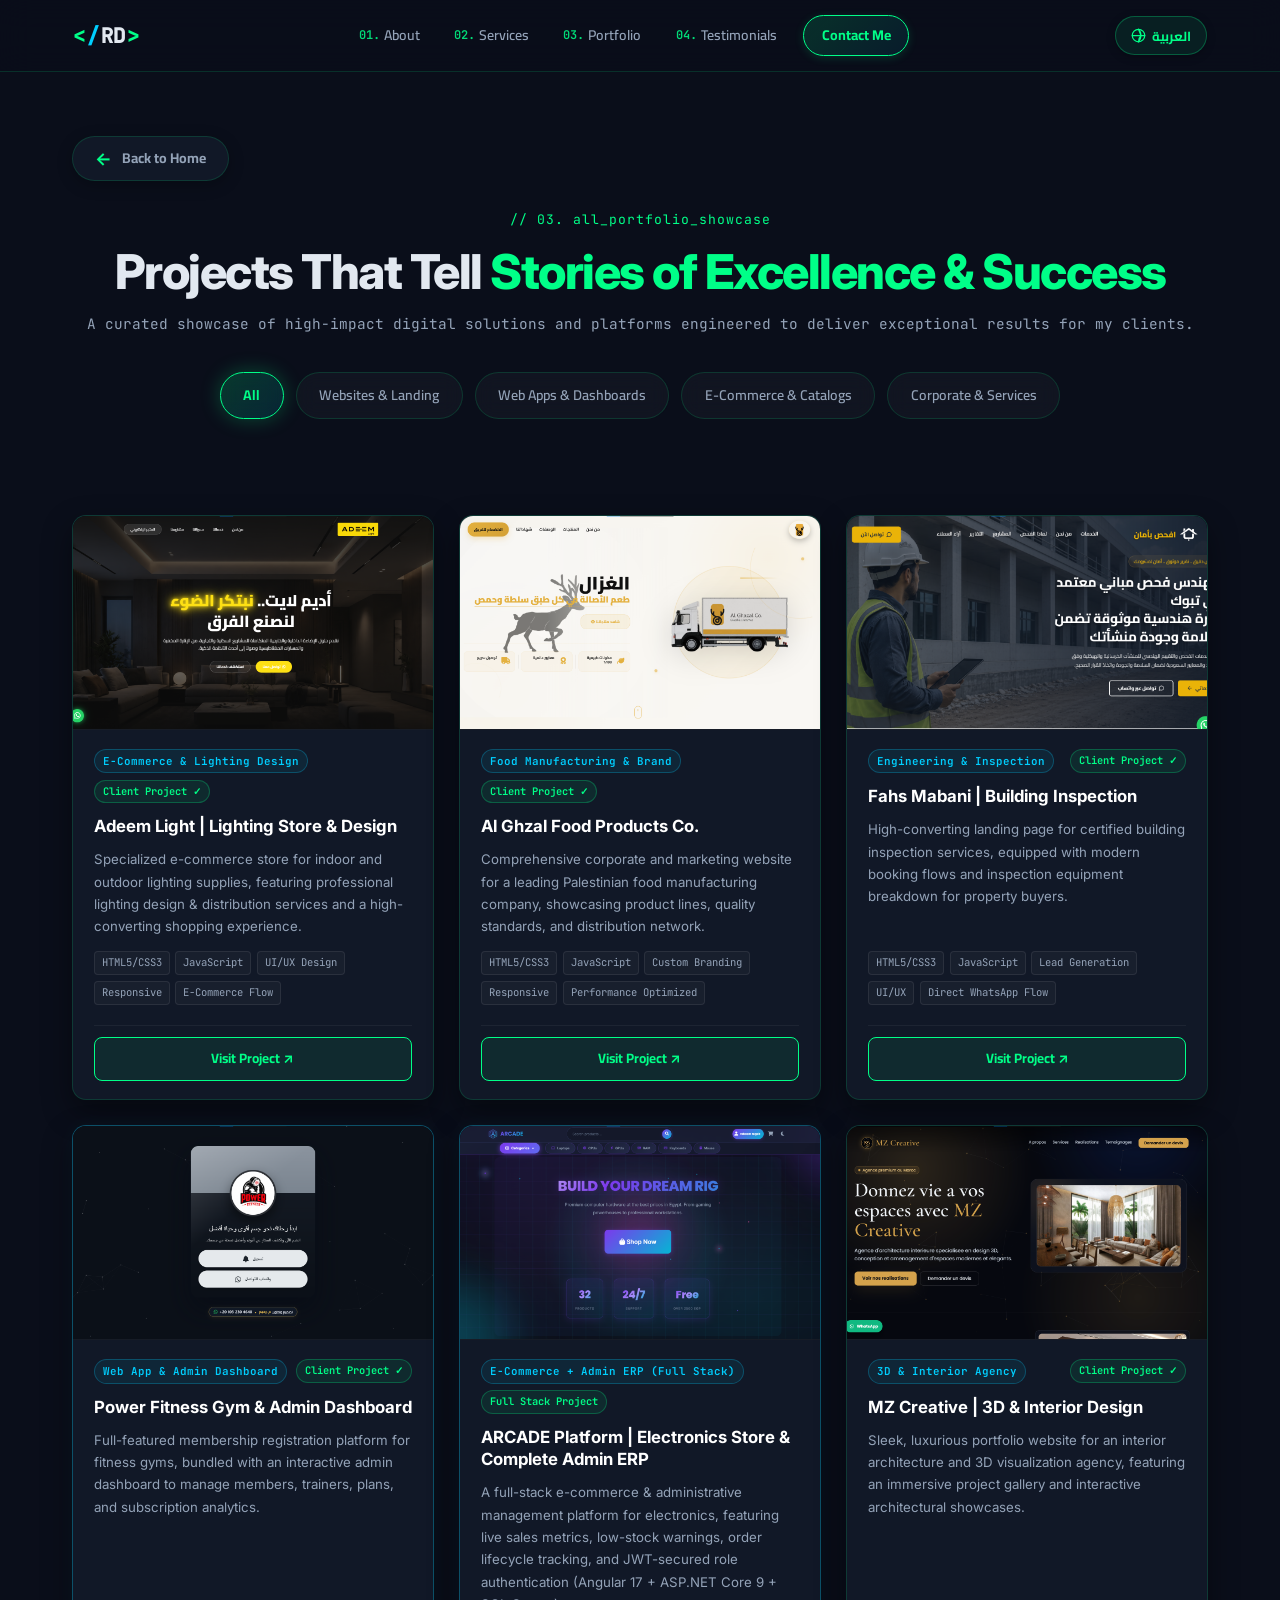
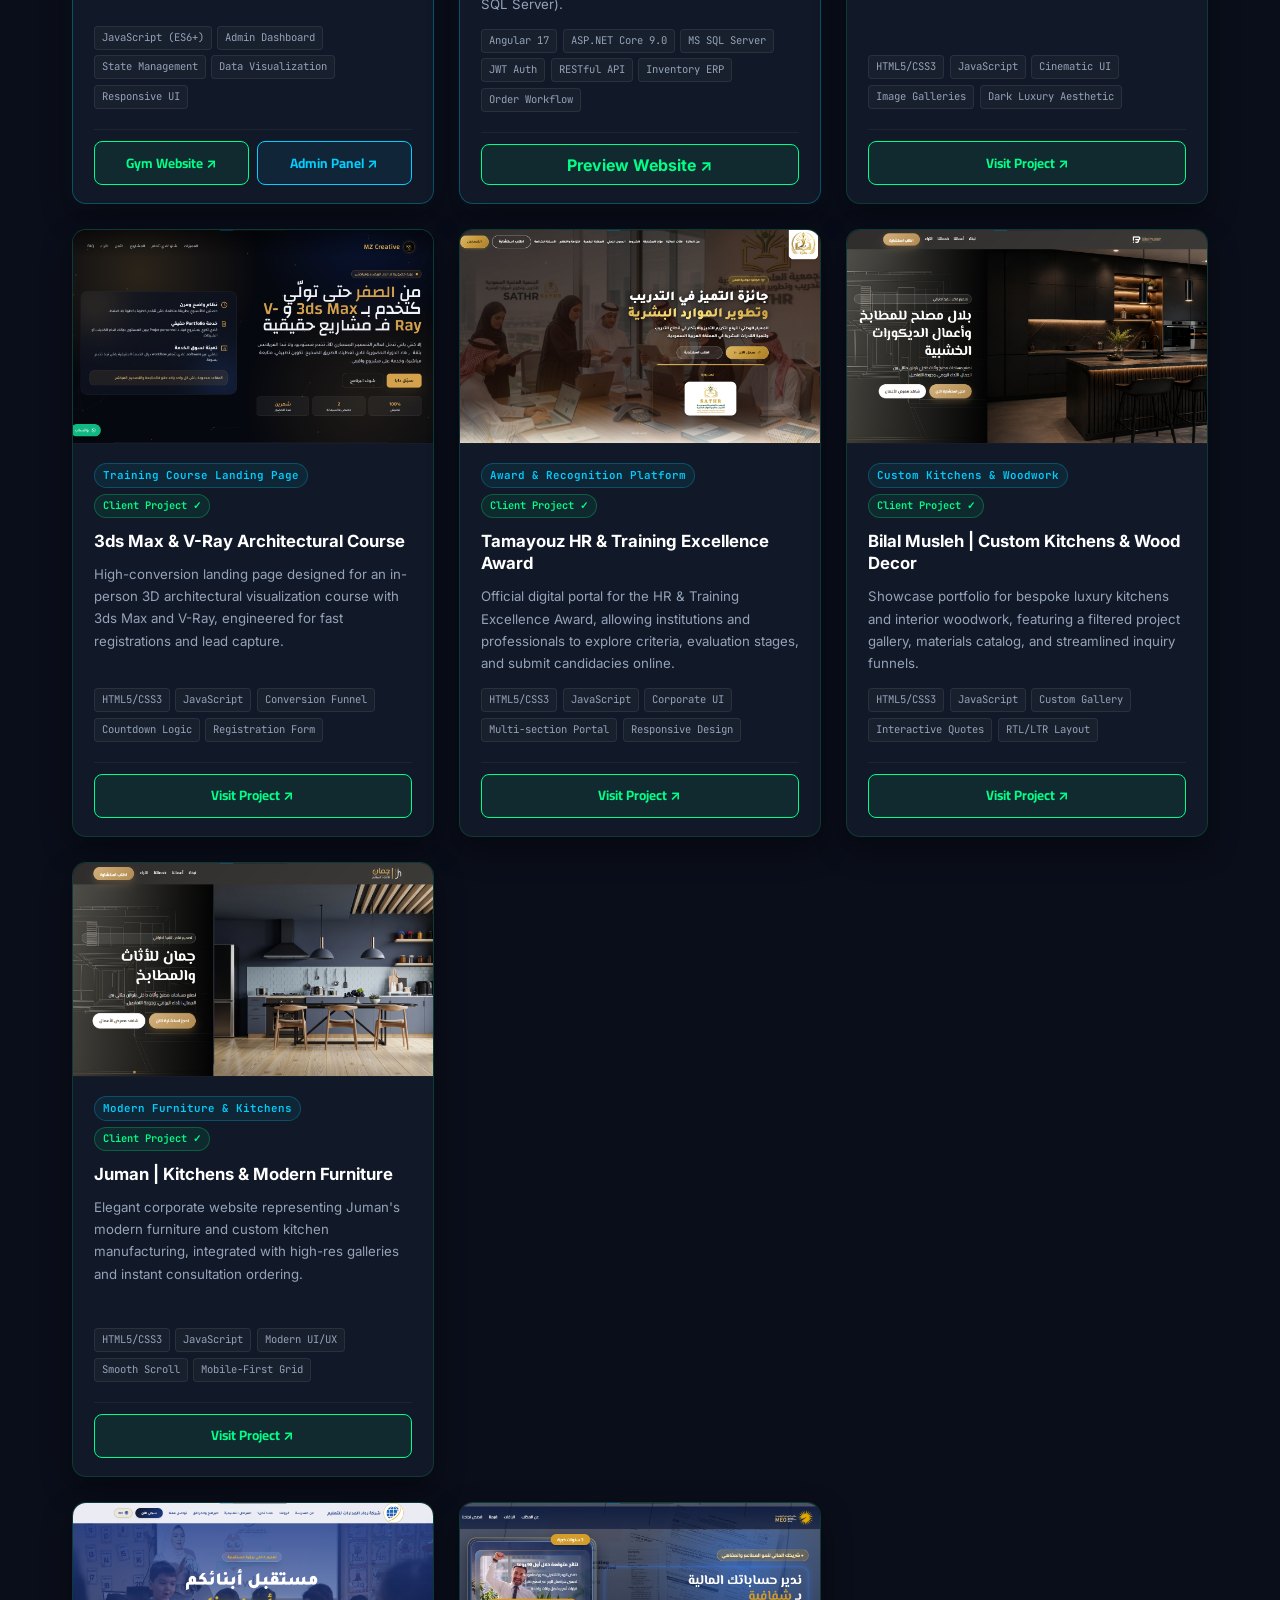
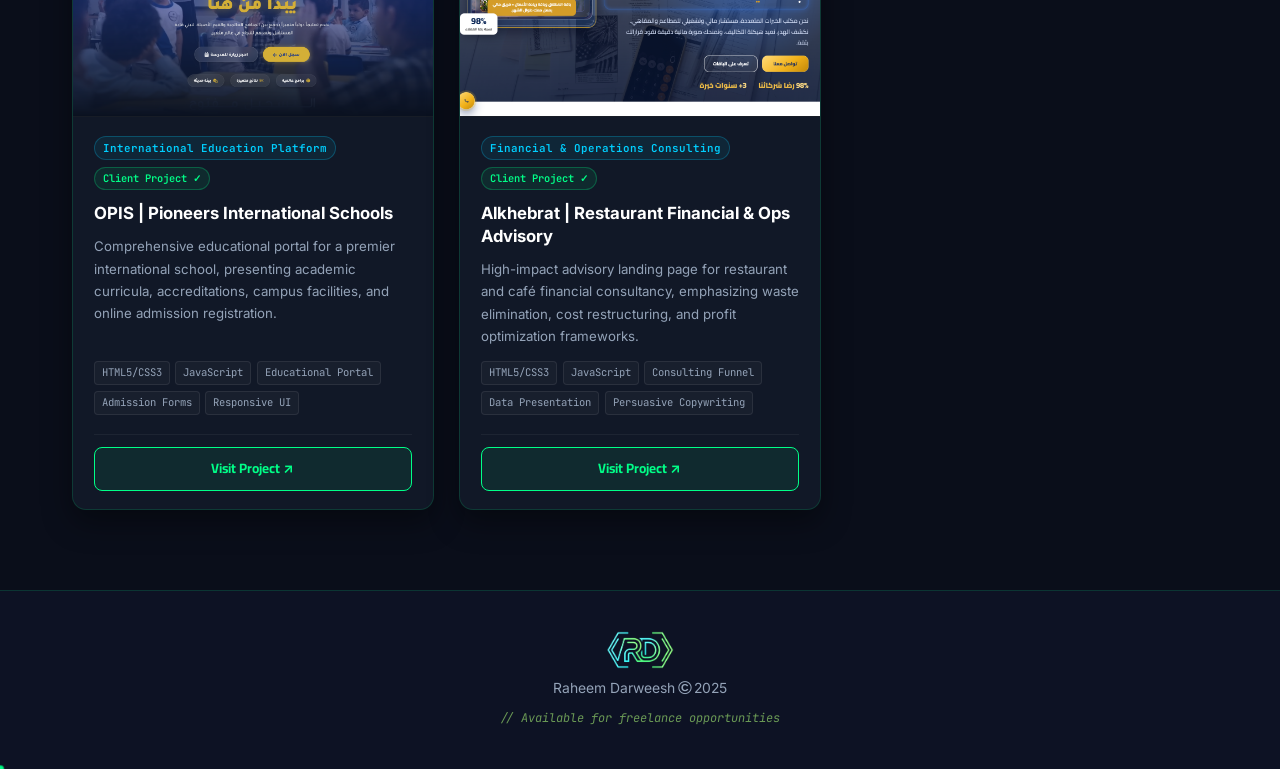
==== projects.html @ 0e4fdbc1 "Initial commit" ====
<!DOCTYPE html>
<html lang="en" dir="ltr">

<head>
  <meta charset="UTF-8" />
  <meta name="viewport" content="width=device-width, initial-scale=1.0" />
  <meta name="description"
    content="Full portfolio of Software Engineer Raheem Darweesh — Comprehensive showcase of all web projects, e-commerce stores, and landing pages with live previews." />
  <title>Full Portfolio | Raheem Darweesh</title>
  <link rel="icon" type="image/jpeg" href="favicon.png" />
  <link rel="icon" href="assets/images/developer_avatar.jpg" type="image/jpeg" />

  <!-- Google Fonts: Inter & JetBrains Mono & Cairo -->
  <link rel="preconnect" href="https://fonts.googleapis.com" />
  <link rel="preconnect" href="https://fonts.gstatic.com" crossorigin />
  <link
    href="https://fonts.googleapis.com/css2?family=Cairo:wght@400;600;700;900&family=JetBrains+Mono:wght@400;500;700&family=Inter:wght@400;500;600;700;800&display=swap"
    rel="stylesheet" />

  <!-- Main Stylesheet -->
  <link rel="stylesheet" href="style.css" />
</head>

<body>

  <div class="page-loader" id="page-loader" role="status" aria-live="polite">
    <div class="page-loader-orbit" aria-hidden="true"></div>
    <div class="page-loader-mark"><img src="favicon.png" alt="Raheem Darweesh logo" /></div>
    <span class="page-loader-status" data-i18n="loader_status">Initializing...</span>
  </div>

  <!-- ============================  NAVBAR  ============================ -->
  <nav class="navbar" id="navbar">
    <div class="nav-container">
      <a href="index.html" class="nav-logo" dir="ltr">
        <span class="logo-bracket">&lt;</span>
        <span class="logo-slash"> /</span>
        <span class="logo-name">RD</span>
        <span class="logo-bracket">&gt;</span>
      </a>
      <ul class="nav-links" id="nav-links">
        <li><a href="index.html#about" class="nav-link"><span class="nav-num">01.</span> <span
              data-i18n="nav_about">عني</span></a></li>
        <li><a href="index.html#services" class="nav-link"><span class="nav-num">02.</span> <span
              data-i18n="nav_services">خدماتي</span></a></li>
        <li><a href="index.html#portfolio" class="nav-link"><span class="nav-num">03.</span> <span
              data-i18n="nav_portfolio">أعمالي</span></a></li>
        <li><a href="index.html#testimonials" class="nav-link"><span class="nav-num">04.</span> <span
              data-i18n="nav_testimonials">آراء العملاء</span></a></li>
        <li><a href="index.html#contact" class="nav-link nav-link-cta" data-i18n="nav_contact">تواصل معي</a></li>
      </ul>

      <!-- Controls: Language + Hamburger -->
      <div class="nav-controls">
        <!-- Language Toggle -->
        <button class="lang-toggle" id="lang-toggle" aria-label="Toggle language" title="تغيير اللغة / Switch Language">
          <svg class="lang-icon" width="16" height="16" viewBox="0 0 24 24" fill="none" stroke="currentColor" stroke-width="2" stroke-linecap="round" stroke-linejoin="round">
            <circle cx="12" cy="12" r="10"></circle>
            <line x1="2" y1="12" x2="22" y2="12"></line>
            <path d="M12 2a15.3 15.3 0 0 1 4 10 15.3 15.3 0 0 1-4 10 15.3 15.3 0 0 1 4-10z"></path>
          </svg>
          <span id="lang-label">العربية</span>
        </button>
        <!-- Hamburger -->
        <button class="hamburger" id="hamburger" aria-label="Toggle menu">
          <span></span><span></span><span></span>
        </button>
      </div>
    </div>
  </nav>

  <!-- ============================  PROJECTS PAGE HEADER  ============================ -->
  <header class="projects-page-hero">
    <div class="container">
      <div class="projects-hero-top">
        <a href="index.html" class="back-home-btn">
          <span class="back-arrow">←</span>
          <span data-i18n="back_to_home_text">العودة للرئيسية</span>
        </a>
      </div>
      <div class="section-header" style="margin-bottom: 2.2rem;">
        <span class="section-tag">// 03. all_portfolio_showcase</span>
        <h1 class="section-title"><span data-i18n="projects_page_title1">أعمال تروي</span> <span class="accent-text"
            data-i18n="projects_page_title2">قصص التميّز والنجاح</span></h1>
        <p class="section-subtitle" data-i18n="projects_page_subtitle">جولة في أبرز المشاريع والحلول الرقمية التي بنيتها بأعلى معايير هندسة البرمجيات لتحقيق نتائج استثنائية لعملائي</p>
      </div>

      <!-- Portfolio Category Filter Tabs -->
      <div class="portfolio-filter-wrapper">
        <button class="portfolio-filter-btn active" data-filter="all" data-i18n="filter_all">الكل</button>
        <button class="portfolio-filter-btn" data-filter="landing" data-i18n="filter_landing">مواقع وصفحات هبوط</button>
        <button class="portfolio-filter-btn" data-filter="webapps" data-i18n="filter_webapps">تطبيقات ويب ولوحات تحكم</button>
        <button class="portfolio-filter-btn" data-filter="ecommerce" data-i18n="filter_ecommerce">متاجر وكتالوجات</button>
        <button class="portfolio-filter-btn" data-filter="corporate" data-i18n="filter_corporate">شركات ومؤسسات</button>
      </div>
    </div>
  </header>

  <!-- ============================  PROJECTS GRID  ============================ -->
  <main class="section" style="padding-top: 0; padding-bottom: 5rem;">
    <div class="container">

      <div class="portfolio-grid" id="projectsGrid">

        <!-- 1. Adeem Light -->
        <article class="project-card" data-category="landing ecommerce" id="project-adeem">
          <div class="project-img-wrapper">
            <img src="Projects/adeem-light.png" alt="Adeem Light" loading="lazy" />
            <div class="project-overlay">
              <a href="https://ra-7-eem.github.io/adeem-light/" target="_blank" rel="noopener" class="project-preview-btn" data-i18n="view_live">معاينة حية ↗</a>
            </div>
          </div>
          <div class="project-content">
            <div class="project-header">
              <span class="project-category-badge" data-i18n="p_adeem_badge">متجر إلكتروني وتوزيع إضاءة</span>
              <span class="project-verified-badge" data-i18n="client_project">مشروع معتمد ✓</span>
            </div>
            <h3 class="project-title" data-i18n="p_adeem_title">متجر أديم لايت | Adeem Light</h3>
            <p class="project-desc" data-i18n="p_adeem_desc">متجر إلكتروني متخصص في بيع مواد الإضاءة الداخلية والخارجية، مع تقديم خدمة هندسية احترافية لتصميم وتوزيع الإضاءة وفق أعلى المعايير الفنية وتجربة شراء سلسة وسريعة.</p>
            <div class="project-tech-list">
              <span>HTML5/CSS3</span><span>JavaScript</span><span>UI/UX Design</span><span>Responsive</span><span>E-Commerce Flow</span>
            </div>
            <div class="project-actions">
              <a href="https://ra-7-eem.github.io/adeem-light/" target="_blank" rel="noopener" class="project-cta-btn" data-i18n="visit_project">زيارة الموقع ↗</a>
            </div>
          </div>
        </article>

        <!-- 2. Al Ghzal -->
        <article class="project-card" data-category="landing corporate" id="project-alghzal">
          <div class="project-img-wrapper">
            <img src="Projects/Alghzal.png" alt="Al Ghzal Food Products" loading="lazy" />
            <div class="project-overlay">
              <a href="https://ra-7-eem.github.io/ALghzal/" target="_blank" rel="noopener" class="project-preview-btn" data-i18n="view_live">معاينة حية ↗</a>
            </div>
          </div>
          <div class="project-content">
            <div class="project-header">
              <span class="project-category-badge" data-i18n="p_alghzal_badge">شركة ومصنع غذائي</span>
              <span class="project-verified-badge" data-i18n="client_project">مشروع معتمد ✓</span>
            </div>
            <h3 class="project-title" data-i18n="p_alghzal_title">شركة الغزال للمنتجات الغذائية</h3>
            <p class="project-desc" data-i18n="p_alghzal_desc">موقع تعريفي وتسويقي متكامل لشركة فلسطينية رائدة في تصنيع وتسويق المنتجات الغذائية عالية الجودة، يبرز خطوط الإنتاج والشهادات والقدرات التوزيعية بهوية بصرية مميزة.</p>
            <div class="project-tech-list">
              <span>HTML5/CSS3</span><span>JavaScript</span><span>Custom Branding</span><span>Responsive</span><span>Performance Optimized</span>
            </div>
            <div class="project-actions">
              <a href="https://ra-7-eem.github.io/ALghzal/" target="_blank" rel="noopener" class="project-cta-btn" data-i18n="visit_project">زيارة الموقع ↗</a>
            </div>
          </div>
        </article>

        <!-- 3. Fahs Mabani -->
        <article class="project-card" data-category="landing corporate" id="project-fahsmabani">
          <div class="project-img-wrapper">
            <img src="Projects/fahs-mabani.png" alt="Fahs Mabani" loading="lazy" />
            <div class="project-overlay">
              <a href="https://ra-7-eem.github.io/fahs-mabani/" target="_blank" rel="noopener" class="project-preview-btn" data-i18n="view_live">معاينة حية ↗</a>
            </div>
          </div>
          <div class="project-content">
            <div class="project-header">
              <span class="project-category-badge" data-i18n="p_fahsmabani_badge">فحص واستشارات هندسية</span>
              <span class="project-verified-badge" data-i18n="client_project">مشروع معتمد ✓</span>
            </div>
            <h3 class="project-title" data-i18n="p_fahsmabani_title">منصة فحص وتقييم المباني</h3>
            <p class="project-desc" data-i18n="p_fahsmabani_desc">صفحة هبوط تسويقية متقدمة لمهندس فحص منشآت معتمد، مزودة بأحدث نماذج الحجز وعرض التقنيات والأجهزة الحديثة لضمان سلامة المباني والاستثمار العقاري.</p>
            <div class="project-tech-list">
              <span>HTML5/CSS3</span><span>JavaScript</span><span>Lead Generation</span><span>UI/UX</span><span>Direct WhatsApp Flow</span>
            </div>
            <div class="project-actions">
              <a href="https://ra-7-eem.github.io/fahs-mabani/" target="_blank" rel="noopener" class="project-cta-btn" data-i18n="visit_project">زيارة الموقع ↗</a>
            </div>
          </div>
        </article>

        <!-- 4. Power Fitness Gym & Dashboard -->
        <article class="project-card featured-project" data-category="webapps landing" id="project-powerfitness">
          <div class="project-img-wrapper">
            <img src="Projects/power-fitness.png" alt="Power Fitness Gym" loading="lazy" />
            <div class="project-overlay">
              <a href="https://ra-7-eem.github.io/power-fitness/" target="_blank" rel="noopener" class="project-preview-btn" data-i18n="view_live">معاينة حية ↗</a>
            </div>
          </div>
          <div class="project-content">
            <div class="project-header">
              <span class="project-category-badge" data-i18n="p_powerfitness_badge">تطبيق ويب + لوحة تحكم</span>
              <span class="project-verified-badge" data-i18n="client_project">مشروع معتمد ✓</span>
            </div>
            <h3 class="project-title" data-i18n="p_powerfitness_title">باور فيتنس جيم + لوحة تحكم الأدمن</h3>
            <p class="project-desc" data-i18n="p_powerfitness_desc">منصة إلكترونية متكاملة لتسجيل عضويات الجيم واختيار الباقات، مع لوحة تحكم أدمن تفاعلية وشاملة لإدارة المشتركين والمدربين والتقارير المالية بكفاءة وسلاسة.</p>
            <div class="project-tech-list">
              <span>JavaScript (ES6+)</span><span>Admin Dashboard</span><span>State Management</span><span>Data Visualization</span><span>Responsive UI</span>
            </div>
            <div class="project-actions multi-actions">
              <a href="https://ra-7-eem.github.io/power-fitness/" target="_blank" rel="noopener" class="project-cta-btn" data-i18n="visit_gym">موقع الجيم ↗</a>
              <a href="https://ra-7-eem.github.io/power-fitness/dashboard" target="_blank" rel="noopener" class="project-cta-btn secondary-btn" data-i18n="visit_dashboard">لوحة التحكم ↗</a>
            </div>
          </div>
        </article>

        <!-- 5. ARCADE - Full Stack E-Commerce & Admin ERP -->
        <article class="project-card featured-project" data-category="ecommerce webapps" id="project-arcade">
          <div class="project-img-wrapper">
            <img src="Projects/ARCADE/2.png" alt="ARCADE — Electronics Store & Admin ERP" loading="lazy" />
            <div class="project-overlay">
              <button type="button" class="project-preview-btn open-arcade-video" data-i18n="p_arcade_cta">معاينة الموقع ↗</button>
            </div>
          </div>
          <div class="project-content">
            <div class="project-header">
              <span class="project-category-badge" data-i18n="p_arcade_badge">متجر إلكتروني + لوحة إدارة (Full Stack)</span>
              <span class="project-verified-badge" data-i18n="fullstack_badge">مشروع متكامل (Full Stack)</span>
            </div>
            <h3 class="project-title" data-i18n="p_arcade_title">منصة ARCADE | متجر إلكترونيات ولوحة تحكم شاملة</h3>
            <p class="project-desc" data-i18n="p_arcade_desc">منصة تجارة إلكترونية متكاملة لبيع الإلكترونيات وأجهزة الكمبيوتر مع لوحة تحكم ERP شاملة لإدارة المنتجات، المخزون، الطلبات، والعملاء، مبنية بهندسة برمجية متطورة (Angular 17 + ASP.NET Core 9 + SQL Server).</p>
            <div class="project-tech-list">
              <span>Angular 17</span><span>ASP.NET Core 9.0</span><span>MS SQL Server</span><span>JWT Auth</span><span>RESTful API</span><span>Inventory ERP</span><span>Order Workflow</span>
            </div>
            <div class="project-actions">
              <button type="button" class="project-cta-btn open-arcade-gallery" data-i18n="p_arcade_cta">معاينة الموقع ↗</button>
            </div>
          </div>
        </article>

        <!-- 6. MZ Creative -->
        <article class="project-card" data-category="landing corporate" id="project-mzcreative">
          <div class="project-img-wrapper">
            <img src="Projects/mzcreative.png" alt="MZ Creative Agency" loading="lazy" />
            <div class="project-overlay">
              <a href="https://ra-7-eem.github.io/mzcreative/" target="_blank" rel="noopener" class="project-preview-btn" data-i18n="view_live">معاينة حية ↗</a>
            </div>
          </div>
          <div class="project-content">
            <div class="project-header">
              <span class="project-category-badge" data-i18n="p_mzcreative_badge">وكالة تصميم داخلي 3D</span>
              <span class="project-verified-badge" data-i18n="client_project">مشروع معتمد ✓</span>
            </div>
            <h3 class="project-title" data-i18n="p_mzcreative_title">وكالة MZ Creative للتصميم الداخلي و3D</h3>
            <p class="project-desc" data-i18n="p_mzcreative_desc">موقع إلكتروني عصري وفخم لوكالة هندسة داخلية متخصصة في التصميم المعماري ثلاثي الأبعاد وتخطيط المساحات الحديثة، يتميز بمعرض أعمال سينمائي وتجربة تصفح غامرة.</p>
            <div class="project-tech-list">
              <span>HTML5/CSS3</span><span>JavaScript</span><span>Cinematic UI</span><span>Image Galleries</span><span>Dark Luxury Aesthetic</span>
            </div>
            <div class="project-actions">
              <a href="https://ra-7-eem.github.io/mzcreative/" target="_blank" rel="noopener" class="project-cta-btn" data-i18n="visit_project">زيارة الموقع ↗</a>
            </div>
          </div>
        </article>

        <!-- 6. 3ds Max Architectural Course -->
        <article class="project-card" data-category="landing" id="project-3dsmax">
          <div class="project-img-wrapper">
            <img src="Projects/3dsmax.mzcreative.png" alt="3ds Max Course" loading="lazy" />
            <div class="project-overlay">
              <a href="https://3dsmax.mzcreative.ma/" target="_blank" rel="noopener" class="project-preview-btn" data-i18n="view_live">معاينة حية ↗</a>
            </div>
          </div>
          <div class="project-content">
            <div class="project-header">
              <span class="project-category-badge" data-i18n="p_3dsmax_badge">صفحة هبوط دورة تدريبية</span>
              <span class="project-verified-badge" data-i18n="client_project">مشروع معتمد ✓</span>
            </div>
            <h3 class="project-title" data-i18n="p_3dsmax_title">دورة التصميم المعماري 3ds Max & V-Ray</h3>
            <p class="project-desc" data-i18n="p_3dsmax_desc">صفحة هبوط تسويقية مخصصة للتسجيل في دورة حضورية لتعليم التصميم المعماري ثلاثي الأبعاد والـ Rendering بـ 3ds Max و V-Ray، مصممة لرفع معدل التحويل وسرعة التسجيل.</p>
            <div class="project-tech-list">
              <span>HTML5/CSS3</span><span>JavaScript</span><span>Conversion Funnel</span><span>Countdown Logic</span><span>Registration Form</span>
            </div>
            <div class="project-actions">
              <a href="https://3dsmax.mzcreative.ma/" target="_blank" rel="noopener" class="project-cta-btn" data-i18n="visit_project">زيارة الموقع ↗</a>
            </div>
          </div>
        </article>

        <!-- 7. Tamayouz Award -->
        <article class="project-card" data-category="landing corporate" id="project-tamayouz">
          <div class="project-img-wrapper">
            <img src="Projects/tamayouz-award.png" alt="Tamayouz Award" loading="lazy" />
            <div class="project-overlay">
              <a href="https://ra-7-eem.github.io/tamayouz-award/" target="_blank" rel="noopener" class="project-preview-btn" data-i18n="view_live">معاينة حية ↗</a>
            </div>
          </div>
          <div class="project-content">
            <div class="project-header">
              <span class="project-category-badge" data-i18n="p_tamayouz_badge">منصة جوائز وتكريم</span>
              <span class="project-verified-badge" data-i18n="client_project">مشروع معتمد ✓</span>
            </div>
            <h3 class="project-title" data-i18n="p_tamayouz_title">جائزة التميز في التدريب والموارد البشرية</h3>
            <p class="project-desc" data-i18n="p_tamayouz_desc">بوابة رقمية رسمية لجائزة التميز في التدريب وتطوير الموارد البشرية، تتيح للمؤسسات والمدربين الاطلاع على معايير الجائزة، الشروط، وتقديم ملفات الترشح إلكترونياً.</p>
            <div class="project-tech-list">
              <span>HTML5/CSS3</span><span>JavaScript</span><span>Corporate UI</span><span>Multi-section Portal</span><span>Responsive Design</span>
            </div>
            <div class="project-actions">
              <a href="https://ra-7-eem.github.io/tamayouz-award/" target="_blank" rel="noopener" class="project-cta-btn" data-i18n="visit_project">زيارة الموقع ↗</a>
            </div>
          </div>
        </article>

        <!-- 8. Bilal Musleh -->
        <article class="project-card" data-category="landing corporate" id="project-bilal">
          <div class="project-img-wrapper">
            <img src="Projects/Bilal-Musleh.png" alt="Bilal Musleh" loading="lazy" />
            <div class="project-overlay">
              <a href="https://ra-7-eem.github.io/Bilal-Musleh/" target="_blank" rel="noopener" class="project-preview-btn" data-i18n="view_live">معاينة حية ↗</a>
            </div>
          </div>
          <div class="project-content">
            <div class="project-header">
              <span class="project-category-badge" data-i18n="p_bilal_badge">مطابخ وديكورات خشبية</span>
              <span class="project-verified-badge" data-i18n="client_project">مشروع معتمد ✓</span>
            </div>
            <h3 class="project-title" data-i18n="p_bilal_title">بلال مصلح للمطابخ والديكور الخشبي</h3>
            <p class="project-desc" data-i18n="p_bilal_desc">موقع تعريفي احترافي يستعرض أعمال تصنيع وتركيب المطابخ والديكورات الخشبية الراقية، مع كتالوج مشاريع مصورة ونماذج تفاعلية لحساب القياسات والتواصل الفوري.</p>
            <div class="project-tech-list">
              <span>HTML5/CSS3</span><span>JavaScript</span><span>Custom Gallery</span><span>Interactive Quotes</span><span>RTL/LTR Layout</span>
            </div>
            <div class="project-actions">
              <a href="https://ra-7-eem.github.io/Bilal-Musleh/" target="_blank" rel="noopener" class="project-cta-btn" data-i18n="visit_project">زيارة الموقع ↗</a>
            </div>
          </div>
        </article>

        <!-- 9. Juman -->
        <article class="project-card" data-category="landing corporate" id="project-juman">
          <div class="project-img-wrapper">
            <img src="Projects/Juman.png" alt="Juman Kitchens & Furniture" loading="lazy" />
            <div class="project-overlay">
              <a href="https://ra-7-eem.github.io/Juman/" target="_blank" rel="noopener" class="project-preview-btn" data-i18n="view_live">معاينة حية ↗</a>
            </div>
          </div>
          <div class="project-content">
            <div class="project-header">
              <span class="project-category-badge" data-i18n="p_juman_badge">أثاث ومطابخ عصرية</span>
              <span class="project-verified-badge" data-i18n="client_project">مشروع معتمد ✓</span>
            </div>
            <h3 class="project-title" data-i18n="p_juman_title">جمان لتصميم وتصنيع المطابخ والأثاث</h3>
            <p class="project-desc" data-i18n="p_juman_desc">موقع إلكتروني يعكس هوية شركة جمان في تصميم وتنفيذ الأثاث الداخلي والمطابخ العصرية بأعلى جودة وخامات مستوردة، مدمج به معرض صور فائق الجودة وقنوات طلب مباشرة.</p>
            <div class="project-tech-list">
              <span>HTML5/CSS3</span><span>JavaScript</span><span>Modern UI/UX</span><span>Smooth Scroll</span><span>Mobile-First Grid</span>
            </div>
            <div class="project-actions">
              <a href="https://ra-7-eem.github.io/Juman/" target="_blank" rel="noopener" class="project-cta-btn" data-i18n="visit_project">زيارة الموقع ↗</a>
            </div>
          </div>
        </article>

        <!-- 10. Dr. Asma Clinic -->
        <article class="project-card featured-project has-gallery" data-category="landing corporate" id="project-drasma">
          <div class="project-img-wrapper">
            <div class="project-gallery-slides">
              <img src="Projects/DrAsma.clinic.png" alt="Dr. Asma Clinic — Page 1" class="project-gallery-img active" loading="lazy" />
              <img src="Projects/DrAsma.clinic2.png" alt="Dr. Asma Clinic — Page 2" class="project-gallery-img" loading="lazy" />
            </div>
            <div class="project-gallery-nav">
              <button class="gallery-dot active" data-img-idx="0" aria-label="Page 1" title="الصفحة 1"></button>
              <button class="gallery-dot" data-img-idx="1" aria-label="Page 2" title="الصفحة 2"></button>
            </div>
            <div class="project-overlay">
              <a href="https://ra-7-eem.github.io/DrAsma.clinic/" target="_blank" rel="noopener" class="project-preview-btn" data-i18n="view_live">معاينة حية ↗</a>
            </div>
          </div>
          <div class="project-content">
            <div class="project-header">
              <span class="project-category-badge" data-i18n="p_drasma_badge">عيادة طب وتجميل أسنان</span>
              <span class="project-verified-badge" data-i18n="client_project">مشروع معتمد ✓</span>
            </div>
            <h3 class="project-title" data-i18n="p_drasma_title">عيادة د. أسماء لتجميل وزراعة الأسنان</h3>
            <p class="project-desc" data-i18n="p_drasma_desc">صفحة هبوط طبية فاخرة لطبيبة أسنان متخصصة في زراعة الأسنان وتجميل الوجه اللاجراحي، تشمل استعراض حالات العلاج، آراء المراجعين، وحجز مواعيد فوري بنسختين متطورتين.</p>
            <div class="project-tech-list">
              <span>HTML5/CSS3</span><span>JavaScript</span><span>Medical UI/UX</span><span>Online Booking</span><span>Dual Layouts</span>
            </div>
            <div class="project-actions multi-actions">
              <a href="https://ra-7-eem.github.io/DrAsma.clinic/" target="_blank" rel="noopener" class="project-cta-btn" data-i18n="visit_version1">الصفحة 1 ↗</a>
              <a href="https://ra-7-eem.github.io/DrAsma.clinic2/" target="_blank" rel="noopener" class="project-cta-btn secondary-btn" data-i18n="visit_version2">الصفحة 2 ↗</a>
            </div>
          </div>
        </article>

        <!-- 11. Smart Catalog & Order System -->
        <article class="project-card featured-project has-gallery" data-category="ecommerce webapps" id="project-catalog">
          <div class="project-img-wrapper">
            <div class="project-gallery-slides">
              <img src="Projects/catalog.png" alt="Smart Product Catalog — Intro" class="project-gallery-img active" loading="lazy" />
              <img src="Projects/catalog2.png" alt="Smart Product Catalog — Products & Cart" class="project-gallery-img" loading="lazy" />
            </div>
            <div class="project-gallery-nav">
              <button class="gallery-dot active" data-img-idx="0" aria-label="Intro Screen" title="الواجهة"></button>
              <button class="gallery-dot" data-img-idx="1" aria-label="Catalog & Cart" title="الكتالوج والسلة"></button>
            </div>
            <div class="project-overlay">
              <a href="https://catalog.page.gd/" target="_blank" rel="noopener" class="project-preview-btn" data-i18n="view_live">معاينة حية ↗</a>
            </div>
          </div>
          <div class="project-content">
            <div class="project-header">
              <span class="project-category-badge" data-i18n="p_catalog_badge">كتالوج وسلة + لوحة تحكم</span>
              <span class="project-verified-badge" data-i18n="client_project">مشروع معتمد ✓</span>
            </div>
            <h3 class="project-title" data-i18n="p_catalog_title">كتالوج المنتجات الذكي + سلة ولوحة تحكم</h3>
            <p class="project-desc" data-i18n="p_catalog_desc">منصة تجارة إلكترونية سريعة تتيح تصفح المنتجات وإضافتها للسلة وإرسال الطلبات عبر الواتساب، مع لوحة تحكم أدمن كاملة لإضافة وتعديل المنتجات والأسعار وإدارة المخزون.</p>
            <div class="project-tech-list">
              <span>JavaScript (SPA)</span><span>Admin Dashboard</span><span>Shopping Cart Logic</span><span>CRUD Operations</span><span>WhatsApp Checkout</span>
            </div>
            <div class="project-actions">
              <a href="https://catalog.page.gd/" target="_blank" rel="noopener" class="project-cta-btn" data-i18n="visit_project">زيارة المنصة ↗</a>
            </div>
          </div>
        </article>

        <!-- 12. OPIS International School -->
        <article class="project-card" data-category="landing corporate" id="project-opis">
          <div class="project-img-wrapper">
            <img src="Projects/opis.png" alt="OPIS International School" loading="lazy" />
            <div class="project-overlay">
              <a href="https://opis.edu.sa/co/" target="_blank" rel="noopener" class="project-preview-btn" data-i18n="view_live">معاينة حية ↗</a>
            </div>
          </div>
          <div class="project-content">
            <div class="project-header">
              <span class="project-category-badge" data-i18n="p_opis_badge">صرح تعليمي ودولي</span>
              <span class="project-verified-badge" data-i18n="client_project">مشروع معتمد ✓</span>
            </div>
            <h3 class="project-title" data-i18n="p_opis_title">مدارس رواد المدارات العالمية والأهلية</h3>
            <p class="project-desc" data-i18n="p_opis_desc">بوابة تعريفية شاملة لمؤسسة تعليمية دولية كبرى، تستعرض البرامج الأكاديمية والمراحل الدراسية والأنشطة والاعتمادات الدولية مع نموذج تسجيل وقبول إلكتروني سلس.</p>
            <div class="project-tech-list">
              <span>HTML5/CSS3</span><span>JavaScript</span><span>Educational Portal</span><span>Admission Forms</span><span>Responsive UI</span>
            </div>
            <div class="project-actions">
              <a href="https://opis.edu.sa/co/" target="_blank" rel="noopener" class="project-cta-btn" data-i18n="visit_project">زيارة الموقع ↗</a>
            </div>
          </div>
        </article>

        <!-- 13. Alkhebrat -->
        <article class="project-card" data-category="landing corporate" id="project-alkhebrat">
          <div class="project-img-wrapper">
            <img src="Projects/alkhebrat.png" alt="Alkhebrat Restaurant Advisory" loading="lazy" />
            <div class="project-overlay">
              <a href="https://ra-7-eem.github.io/alkhebrat/" target="_blank" rel="noopener" class="project-preview-btn" data-i18n="view_live">معاينة حية ↗</a>
            </div>
          </div>
          <div class="project-content">
            <div class="project-header">
              <span class="project-category-badge" data-i18n="p_alkhebrat_badge">استشارات مالية وتشغيلية</span>
              <span class="project-verified-badge" data-i18n="client_project">مشروع معتمد ✓</span>
            </div>
            <h3 class="project-title" data-i18n="p_alkhebrat_title">مكتب الخبرات المتعددة | استشارات المطاعم</h3>
            <p class="project-desc" data-i18n="p_alkhebrat_desc">صفحة هبوط تسويقية لمستشار مالي وتشغيلي متخصص في قطاع المطاعم والمقاهي، تركز على كشف الهدر وهيكلة التكاليف وبناء خطط مالية دقيقة تضاعف أرباح المستثمرين.</p>
            <div class="project-tech-list">
              <span>HTML5/CSS3</span><span>JavaScript</span><span>Consulting Funnel</span><span>Data Presentation</span><span>Persuasive Copywriting</span>
            </div>
            <div class="project-actions">
              <a href="https://ra-7-eem.github.io/alkhebrat/" target="_blank" rel="noopener" class="project-cta-btn" data-i18n="visit_project">زيارة الموقع ↗</a>
            </div>
          </div>
        </article>

      </div><!-- /#projectsGrid -->

    </div>
  </main>

  <!-- ============================  FOOTER  ============================ -->
  <footer class="footer">
    <div class="container footer-inner">
      <div class="footer-logo">
        <img src="favicon2.png" alt="RD Logo" style="height: 38px; width: auto; display: block; border-radius: 4px;" />
      </div>
      <div class="footer-text" dir="ltr">
        <span class="footer-copy">Raheem Darweesh <span class="copyright-symbol">©</span> 2025</span>
      </div>
      <p class="footer-sub">
        <span class="c-comment">// <span data-i18n="footer_available">متاح لمشاريع العمل الحر</span></span>
      </p>
    </div>
  </footer>

  <!-- ============================  PROJECT SHOWCASE / VIDEO MODAL  ============================ -->
  <div class="project-modal" id="projectGalleryModal" aria-hidden="true" role="dialog" aria-label="معرض واستعراض المشروع">
    <div class="project-modal-overlay" id="projectModalOverlay"></div>
    <div class="project-modal-wrapper">
      <div class="project-modal-container">
        
        <!-- Modal Top Bar -->
        <div class="project-modal-top">
          <div class="project-modal-header-info">
            <div class="project-modal-badges">
              <span class="project-modal-tag" id="pmTag" data-i18n="arcade_modal_tag">Full Stack Enterprise</span>
              <div class="project-modal-mode-tabs">
                <button type="button" class="pm-mode-tab active" id="pmTabVideo">
                  <span data-i18n="tab_video">استعراض الفيديو ▶</span>
                </button>
                <button type="button" class="pm-mode-tab" id="pmTabGallery">
                  <span data-i18n="tab_screens">صور الواجهات 🖼️</span>
                </button>
              </div>
            </div>
            <h2 class="project-modal-title" id="pmTitle" data-i18n="arcade_modal_title">منصة ARCADE | متجر إلكترونيات ولوحة تحكم متكاملة</h2>
          </div>
          <button type="button" class="project-modal-close" id="projectModalClose" aria-label="إغلاق المعرض">
            <svg width="22" height="22" viewBox="0 0 24 24" fill="none" stroke="currentColor" stroke-width="2.2" stroke-linecap="round" stroke-linejoin="round">
              <line x1="18" y1="6" x2="6" y2="18"></line>
              <line x1="6" y1="6" x2="18" y2="18"></line>
            </svg>
          </button>
        </div>

        <!-- Video Stage View -->
        <div class="pm-video-stage" id="pmVideoStage">
          <div class="pm-video-frame">
            <iframe id="pmVideoIframe" src="" allow="autoplay; encrypted-media; fullscreen" allowfullscreen></iframe>
          </div>
          <div class="pm-video-actions">
            <a href="https://drive.google.com/file/d/1jtJatQcDNpOSRsGC-Wgm11loa31jvqkb/view?usp=drivesdk" target="_blank" rel="noopener" class="pm-drive-btn" id="pmDriveLink">
              <span data-i18n="open_in_drive">فتح الفيديو على Google Drive ↗</span>
            </a>
          </div>
        </div>

        <!-- Screenshots Gallery Stage View (Hidden when in video mode) -->
        <div class="project-modal-stage" id="pmGalleryStage" style="display: none;">
          <button type="button" class="pm-nav-btn pm-prev-btn" id="pmPrevBtn" aria-label="الصورة السابقة">
            <svg width="22" height="22" viewBox="0 0 24 24" fill="none" stroke="currentColor" stroke-width="2.5" stroke-linecap="round" stroke-linejoin="round">
              <polyline points="15 18 9 12 15 6"></polyline>
            </svg>
          </button>

          <div class="pm-image-frame">
            <img src="Projects/ARCADE/2.png" alt="Screen preview" id="pmMainImage" class="pm-main-image" />
          </div>

          <button type="button" class="pm-nav-btn pm-next-btn" id="pmNextBtn" aria-label="الصورة التالية">
            <svg width="22" height="22" viewBox="0 0 24 24" fill="none" stroke="currentColor" stroke-width="2.5" stroke-linecap="round" stroke-linejoin="round">
              <polyline points="9 18 15 12 9 6"></polyline>
            </svg>
          </button>
        </div>

        <!-- Caption & Tech Stack Info -->
        <div class="project-modal-details">
          <div class="pm-caption-box">
            <h4 class="pm-screen-title" id="pmScreenTitle">واجهة المتجر الرئيسية (Storefront Home)</h4>
            <p class="pm-screen-desc" id="pmScreenDesc">استعراض فيديو حي لجميع عمليات الشراء، تصفح الكتالوج، وتحديثات لوحة تحكم الأدمن والـ ERP.</p>
          </div>
          <div class="pm-tech-chips" id="pmTechChips">
            <span>Angular 17</span>
            <span>ASP.NET Core 9.0</span>
            <span>MS SQL Server</span>
            <span>JWT Auth</span>
            <span>REST API</span>
          </div>
        </div>

        <!-- Thumbnails Strip (Only visible in Gallery Mode) -->
        <div class="pm-thumbnails-bar" id="pmThumbnailsBar" style="display: none;"></div>

      </div>
    </div>
  </div>

  <!-- Main JavaScript File -->
  <script src="script.js"></script>
</body>

</html>
---- style.css ----
/* =====================================================
   RAHEEM DARWEESH — PORTFOLIO CSS
   Developer / Software Engineer Aesthetic
   Dark + Light Mode | RTL + LTR | Terminal Vibes
   ===================================================== */

/* ---- IMPORTS & RESET ---- */
*,
*::before,
*::after {
  box-sizing: border-box;
  margin: 0;
  padding: 0;
}

html {
  scroll-behavior: smooth;
  font-size: 16px;
}

/* ---- DARK THEME (Default) ---- */
:root {
  --bg-primary: #0a0e1a;
  --bg-secondary: #0d1224;
  --bg-card: #111827;
  --bg-card-hover: #161e30;
  --bg-navbar: rgba(10, 14, 26, 0.85);
  --bg-mobile-menu: rgba(10, 14, 26, 0.98);
  --accent-green: #00ff88;
  --accent-cyan: #00cfff;
  --accent-dim: rgba(0, 255, 136, 0.12);
  --text-primary: #e2e8f0;
  --text-secondary: #94a3b8;
  --text-muted: #4b5563;
  --text-card-title: #ffffff;
  --border: rgba(0, 255, 136, 0.15);
  --border-strong: rgba(0, 255, 136, 0.35);
  --glow-green: 0 0 20px rgba(0, 255, 136, 0.4);
  --glow-cyan: 0 0 20px rgba(0, 207, 255, 0.4);
  --shadow-card: 0 20px 60px rgba(0, 0, 0, 0.4);
  --shadow-hover: 0 25px 50px rgba(0, 0, 0, 0.4);
  --font-mono: 'JetBrains Mono', 'Fira Code', monospace;
  --font-sans: 'Cairo', 'Inter', sans-serif;
  --radius: 12px;
  --radius-sm: 8px;
  --transition: 0.3s cubic-bezier(0.4, 0, 0.2, 1);
  --matrix-bg: rgba(10, 14, 26, 0.05);
  --matrix-color: #00ff88;
}

/* ---- LIGHT THEME ---- */
body.light-theme {
  --bg-primary: #f0f4ff;
  --bg-secondary: #e8edf8;
  --bg-card: #ffffff;
  --bg-card-hover: #f5f8ff;
  --bg-navbar: rgba(240, 244, 255, 0.9);
  --bg-mobile-menu: rgba(240, 244, 255, 0.99);
  --accent-green: #00a85a;
  --accent-cyan: #0080c8;
  --accent-dim: rgba(0, 168, 90, 0.1);
  --text-primary: #0f172a;
  --text-secondary: #334155;
  --text-muted: #64748b;
  --text-card-title: #0f172a;
  --border: rgba(0, 168, 90, 0.2);
  --border-strong: rgba(0, 168, 90, 0.45);
  --glow-green: 0 0 20px rgba(0, 168, 90, 0.25);
  --glow-cyan: 0 0 20px rgba(0, 128, 200, 0.25);
  --shadow-card: 0 4px 24px rgba(0, 0, 0, 0.08);
  --shadow-hover: 0 12px 40px rgba(0, 0, 0, 0.12);
  --matrix-bg: rgba(240, 244, 255, 0.08);
  --matrix-color: #00a85a;
}

/* ---- BASE ---- */
body {
  background-color: var(--bg-primary);
  color: var(--text-primary);
  font-family: var(--font-sans);
  line-height: 1.7;
  overflow-x: hidden;
  transition: background-color 0.4s ease, color 0.4s ease;
}

/* Arabic font preference when RTL */
html[lang="ar"] body {
  font-family: 'Cairo', 'Inter', sans-serif;
}

html[lang="en"] body {
  font-family: 'Inter', 'Cairo', sans-serif;
}

/* ---- PAGE LOADER ---- */
.page-loader {
  position: fixed;
  inset: 0;
  z-index: 9999;
  display: grid;
  place-items: center;
  background: var(--bg-primary);
  transition: opacity 0.6s ease, visibility 0.6s ease;
}

.page-loader.is-hidden {
  opacity: 0;
  visibility: hidden;
  pointer-events: none;
}

.page-loader-orbit {
  position: absolute;
  width: 82px;
  height: 82px;
  border: 2px solid rgba(148, 163, 184, 0.22);
  border-top-color: var(--accent-cyan);
  border-right-color: var(--accent-green);
  border-radius: 50%;
  animation: loader-orbit 1.2s linear infinite;
}

.page-loader-mark {
  position: relative;
  z-index: 1;
  display: grid;
  place-items: center;
  width: 48px;
  height: 48px;
}

.page-loader-mark img {
  display: block;
  width: 100%;
  height: 100%;
  object-fit: contain;
  border-radius: 8px;
}

.page-loader-status {
  position: absolute;
  top: calc(50% + 64px);
  color: var(--text-secondary);
  font-family: var(--font-mono);
  font-size: 0.72rem;
  letter-spacing: 0.02em;
}

@keyframes loader-orbit {
  to {
    transform: rotate(360deg);
  }
}

@media (prefers-reduced-motion: reduce) {
  .page-loader-orbit {
    animation: none;
  }
}

@media (min-width: 769px) {
  .page-loader-orbit {
    width: 112px;
    height: 112px;
  }

  .page-loader-mark {
    width: 66px;
    height: 66px;
  }

  .page-loader-status {
    top: calc(50% + 82px);
  }
}

/* ---- MATRIX CANVAS ---- */
#matrix-canvas {
  position: fixed;
  top: 0;
  left: 0;
  width: 100%;
  height: 100%;
  z-index: 0;
  opacity: 0.05;
  pointer-events: none;
}

/* ---- SCROLLBAR ---- */
::-webkit-scrollbar {
  width: 6px;
}

::-webkit-scrollbar-track {
  background: var(--bg-primary);
}

::-webkit-scrollbar-thumb {
  background: var(--accent-green);
  border-radius: 3px;
}

/* ---- UTILITY ---- */
.container {
  max-width: 1200px;
  margin: 0 auto;
  padding: 0 2rem;
  position: relative;
  z-index: 2;
}

.accent-text {
  color: var(--accent-green);
}

.highlight {
  color: var(--accent-cyan);
  font-weight: 600;
}

.section {
  padding: 7rem 0;
  position: relative;
  z-index: 2;
}

/* ---- BUTTONS ---- */
.btn {
  display: inline-flex;
  align-items: center;
  gap: 0.5rem;
  padding: 0.9rem 2.2rem;
  border-radius: var(--radius-sm);
  font-family: var(--font-sans);
  font-size: 1rem;
  font-weight: 700;
  cursor: pointer;
  border: none;
  text-decoration: none;
  transition: var(--transition);
  position: relative;
  overflow: hidden;
  letter-spacing: 0.2px;
}

.btn::before {
  content: '';
  position: absolute;
  inset: 0;
  background: linear-gradient(135deg, rgba(255, 255, 255, 0.12), transparent);
  opacity: 0;
  transition: var(--transition);
}

.btn:hover::before {
  opacity: 1;
}

.btn-primary {
  background: linear-gradient(135deg, var(--accent-green), var(--accent-cyan));
  color: #0a0e1a;
  font-weight: 700;
}

.btn-primary:hover {
  transform: translateY(-3px);
  box-shadow: var(--glow-green);
}

.btn-outline {
  background: transparent;
  color: var(--accent-green);
  border: 1.5px solid var(--accent-green);
}

.btn-outline:hover {
  background: var(--accent-dim);
  transform: translateY(-3px);
  box-shadow: var(--glow-green);
}

.btn-sm {
  padding: 0.5rem 1.2rem;
  font-size: 0.82rem;
  margin-top: 1.5rem;
}

.btn-full {
  width: 100%;
  justify-content: center;
}

.btn-icon {
  font-size: 0.8rem;
}

/* =====================================================
   NAVBAR
   ===================================================== */
/* =====================================================
   NAVBAR — DYNAMIC FLOATING GLASS CAPSULE (SMOOTH SCROLL MORPH)
   ===================================================== */
.navbar {
  position: fixed;
  top: 0;
  left: 0;
  width: 100%;
  z-index: 1000;
  padding: 0.9rem 0;
  background: var(--bg-navbar);
  backdrop-filter: blur(16px);
  -webkit-backdrop-filter: blur(16px);
  border-bottom: 1px solid var(--border);
  pointer-events: auto;
  transition: all 0.4s cubic-bezier(0.4, 0, 0.2, 1);
}

.navbar.scrolled {
  padding: 0.6rem 1rem 0;
  background: transparent;
  backdrop-filter: none;
  -webkit-backdrop-filter: none;
  border-bottom-color: transparent;
  pointer-events: none;
}

.nav-container {
  max-width: 1200px;
  width: 100%;
  margin: 0 auto;
  padding: 0 2rem;
  display: flex;
  align-items: center;
  justify-content: space-between;
  border-radius: 0;
  background: transparent;
  border: 1px solid transparent;
  box-shadow: none;
  backdrop-filter: none;
  -webkit-backdrop-filter: none;
  pointer-events: auto;
  transition: all 0.4s cubic-bezier(0.4, 0, 0.2, 1);
}

/* Scrolled Floating Pill Shape */
.navbar.scrolled .nav-container {
  max-width: 1120px;
  border-radius: 50px;
  background: rgba(10, 14, 26, 0.92);
  backdrop-filter: blur(16px);
  -webkit-backdrop-filter: blur(16px);
  border: 1px solid rgba(0, 255, 136, 0.25);
  box-shadow: 0 15px 35px rgba(0, 0, 0, 0.5), 0 0 25px rgba(0, 255, 136, 0.08);
  padding: 0.5rem 1.5rem;
}

body.light-theme .navbar.scrolled .nav-container {
  background: rgba(255, 255, 255, 0.95);
  border-color: rgba(0, 180, 90, 0.3);
  box-shadow: 0 12px 30px rgba(0, 0, 0, 0.1), 0 0 20px rgba(0, 255, 136, 0.08);
}

.nav-logo {
  font-family: var(--font-mono);
  font-size: 1.35rem;
  font-weight: 700;
  text-decoration: none;
  color: var(--text-primary);
  letter-spacing: -1px;
  display: inline-flex;
  align-items: center;
  gap: 2px;
  transition: transform 0.3s ease, filter 0.3s ease;
}

.nav-logo:hover {
  transform: scale(1.06);
  filter: drop-shadow(0 0 10px rgba(0, 255, 136, 0.5));
}

.logo-bracket {
  color: var(--accent-green);
  font-weight: 800;
}

.logo-slash {
  color: var(--accent-cyan);
  font-weight: 800;
}

.logo-name {
  font-weight: 800;
}

.nav-links {
  display: flex;
  align-items: center;
  gap: 0.35rem;
  list-style: none;
  margin: 0;
  padding: 0;
}

.nav-link {
  font-family: var(--font-sans);
  font-size: 0.88rem;
  font-weight: 600;
  color: var(--text-secondary);
  text-decoration: none;
  padding: 0.45rem 0.9rem;
  border-radius: 25px;
  transition: all 0.3s cubic-bezier(0.4, 0, 0.2, 1);
  display: inline-flex;
  align-items: center;
  position: relative;
}

.nav-link:hover {
  color: var(--accent-green);
  background: rgba(0, 255, 136, 0.08);
  transform: translateY(-1px);
}

.nav-link.active {
  color: var(--accent-green) !important;
  background: rgba(0, 255, 136, 0.12) !important;
  box-shadow: inset 0 0 0 1px rgba(0, 255, 136, 0.25), 0 0 15px rgba(0, 255, 136, 0.15);
}

.nav-num {
  color: var(--accent-green);
  margin-inline-end: 4px;
  font-size: 0.75rem;
  font-family: var(--font-mono);
  opacity: 0.85;
}

.nav-link-cta {
  background: linear-gradient(135deg, rgba(0, 255, 136, 0.15), rgba(0, 207, 255, 0.08));
  border: 1px solid var(--accent-green);
  color: var(--accent-green);
  padding: 0.45rem 1.1rem;
  margin-inline-start: 0.4rem;
  font-weight: 700;
  border-radius: 25px;
  box-shadow: 0 2px 10px rgba(0, 255, 136, 0.15);
}

.nav-link-cta:hover {
  background: linear-gradient(135deg, var(--accent-green), var(--accent-cyan));
  color: #0a0e1a !important;
  border-color: transparent;
  box-shadow: 0 0 20px rgba(0, 255, 136, 0.45), 0 4px 12px rgba(0, 0, 0, 0.25);
  transform: translateY(-2px);
}

/* Nav Controls */
.nav-controls {
  display: flex;
  align-items: center;
  gap: 0.6rem;
}

/* Language Toggle Button — Enhanced Pill Design */
.lang-toggle {
  display: inline-flex;
  align-items: center;
  gap: 6px;
  padding: 0.4rem 0.95rem;
  border-radius: 20px;
  background: rgba(0, 255, 136, 0.08);
  border: 1px solid rgba(0, 255, 136, 0.28);
  color: var(--accent-green);
  cursor: pointer;
  font-family: var(--font-sans);
  font-size: 0.82rem;
  font-weight: 700;
  transition: all 0.3s cubic-bezier(0.4, 0, 0.2, 1);
  box-shadow: 0 2px 8px rgba(0, 0, 0, 0.25);
}

.lang-toggle .lang-icon {
  width: 15px;
  height: 15px;
  stroke: var(--accent-green);
  transition: transform 0.4s ease, stroke 0.3s ease;
  flex-shrink: 0;
}

.lang-toggle:hover {
  background: rgba(0, 255, 136, 0.18);
  border-color: var(--accent-green);
  color: #ffffff;
  box-shadow: 0 0 15px rgba(0, 255, 136, 0.35), 0 4px 12px rgba(0, 0, 0, 0.3);
  transform: translateY(-2px);
}

.lang-toggle:hover .lang-icon {
  transform: rotate(25deg);
  stroke: #ffffff;
}

.lang-toggle:active {
  transform: translateY(0) scale(0.96);
}

/* Hamburger for Mobile */
.hamburger {
  display: none;
  flex-direction: column;
  gap: 5px;
  cursor: pointer;
  background: none;
  border: none;
  padding: 6px;
  border-radius: 8px;
}

.hamburger span {
  display: block;
  width: 22px;
  height: 2px;
  background: var(--accent-green);
  border-radius: 2px;
  transition: all 0.3s cubic-bezier(0.4, 0, 0.2, 1);
}

.hamburger.open span:nth-child(1) {
  transform: rotate(45deg) translate(5px, 5px);
}

.hamburger.open span:nth-child(2) {
  opacity: 0;
}

.hamburger.open span:nth-child(3) {
  transform: rotate(-45deg) translate(5px, -5px);
}

/* =====================================================
   HERO SECTION
   ===================================================== */
.hero {
  min-height: 100vh;
  display: flex;
  align-items: center;
  justify-content: center;
  position: relative;
  z-index: 2;
  padding: 7rem 2rem 4rem;
  background: radial-gradient(ellipse at 60% 50%, rgba(0, 255, 136, 0.04) 0%, transparent 65%),
    radial-gradient(ellipse at 20% 80%, rgba(0, 207, 255, 0.04) 0%, transparent 55%);
}

.hero-container {
  max-width: 1200px;
  width: 100%;
  margin: 0 auto;
  display: grid;
  grid-template-columns: 1fr 1fr;
  gap: 4rem;
  align-items: center;
}

.hero-terminal-line {
  font-family: var(--font-mono);
  font-size: 0.85rem;
  color: var(--text-muted);
  margin-bottom: 1rem;
  display: flex;
  align-items: center;
}

.terminal-prompt {
  color: var(--accent-green);
}

.terminal-cmd {
  color: var(--text-secondary);
}

.terminal-cursor {
  color: var(--accent-green);
  animation: blink 1s infinite;
}

@keyframes blink {

  0%,
  100% {
    opacity: 1
  }

  50% {
    opacity: 0
  }
}

.hero-title-block {
  display: flex;
  flex-direction: column;
  align-items: flex-start;
  width: 100%;
}

.hero-greeting {
  font-family: var(--font-mono);
  font-size: 1rem;
  color: var(--accent-cyan);
  margin-bottom: 0.5rem;
}

.hero-name {
  font-size: clamp(2.8rem, 5vw, 4.5rem);
  font-weight: 900;
  line-height: 1.05;
  letter-spacing: -2px;
  margin-bottom: 1.2rem;
  background: linear-gradient(135deg, var(--text-primary) 0%, var(--text-secondary) 100%);
  -webkit-background-clip: text;
  -webkit-text-fill-color: transparent;
  background-clip: text;
}

.hero-name .accent-text {
  background: linear-gradient(135deg, var(--accent-green), var(--accent-cyan));
  -webkit-background-clip: text;
  -webkit-text-fill-color: transparent;
  background-clip: text;
}

/* Arabic hero name — no negative letter-spacing */
html[lang="ar"] .hero-name {
  letter-spacing: 0;
}

/* Typed wrapper */
.hero-typed-wrapper {
  font-family: var(--font-mono);
  font-size: 1.1rem;
  color: var(--text-secondary);
  margin-bottom: 1.5rem;
  min-height: 1.8rem;
  display: flex;
  align-items: center;
}

html[lang="ar"] .hero-typed-wrapper {
  justify-content: flex-end;
}

.typed-prefix {
  color: var(--accent-green);
}

.typed-text {
  color: var(--accent-cyan);
}

.typed-cursor {
  color: var(--accent-green);
  animation: blink 0.8s infinite;
  margin-left: 1px;
}

.hero-desc {
  font-size: 1rem;
  color: var(--text-secondary);
  max-width: 500px;
  margin-bottom: 2rem;
  line-height: 1.9;
}

html[lang="ar"] .hero-desc {
  max-width: 520px;
  line-height: 2.1;
  text-align: right;
}

.hero-cta-group {
  display: flex;
  gap: 1rem;
  margin-bottom: 3rem;
  flex-wrap: wrap;
}

html[lang="ar"] .hero-cta-group {
  flex-direction: row-reverse;
}

.hero-stats {
  display: flex;
  align-items: center;
  gap: 1.5rem;
}

html[lang="ar"] .hero-stats {
  direction: ltr;
}

.stat-item {
  text-align: center;
}

.stat-num {
  font-family: var(--font-mono);
  font-size: 2rem;
  font-weight: 800;
  color: var(--accent-green);
}

.stat-plus {
  font-family: var(--font-mono);
  font-size: 1.2rem;
  color: var(--accent-green);
}

.stat-label {
  display: block;
  font-size: 0.72rem;
  color: var(--text-muted);
  font-family: var(--font-mono);
  text-transform: uppercase;
  letter-spacing: 1px;
  margin-top: 2px;
}

html[lang="ar"] .stat-label {
  font-family: 'Cairo', sans-serif;
  text-transform: none;
  letter-spacing: 0;
  font-size: 0.75rem;
}

.stat-divider {
  width: 1px;
  height: 40px;
  background: var(--border);
}

/* Hero Visual */
.hero-visual {
  display: flex;
  flex-direction: column;
  gap: 2rem;
  align-items: center;
}

.hero-avatar-wrapper {
  position: relative;
  width: 260px;
  height: 260px;
}

.avatar-glow {
  position: absolute;
  inset: -20px;
  background: radial-gradient(circle, rgba(0, 255, 136, 0.2) 0%, transparent 70%);
  border-radius: 50%;
  animation: pulse-glow 3s ease-in-out infinite;
}

@keyframes pulse-glow {

  0%,
  100% {
    opacity: 0.6;
    transform: scale(1)
  }

  50% {
    opacity: 1;
    transform: scale(1.1)
  }
}

.avatar-images-container {
  width: 100%;
  height: 100%;
  border-radius: 50%;
  overflow: hidden;
  position: relative;
  z-index: 2;
  border: 2.5px solid var(--accent-green);
  box-shadow: 0 0 20px rgba(0, 255, 136, 0.2);
}

.hero-avatar {
  width: 100%;
  height: 100%;
  object-fit: cover;
  position: absolute;
  top: 0;
  left: 0;
  border-radius: 50%;
  transition: opacity 0.8s cubic-bezier(0.4, 0, 0.2, 1), transform 0.8s cubic-bezier(0.4, 0, 0.2, 1);
}

.hero-avatar.hacker-avatar {
  z-index: 2;
  opacity: 1;
  animation: avatar-fade-hacker 12s ease-in-out infinite;
}

.hero-avatar.real-avatar {
  z-index: 1;
  opacity: 0;
  transform: scale(1.1);
}

.hero-avatar.real-avatar-one {
  animation: avatar-fade-real-one 12s ease-in-out infinite;
}

.hero-avatar.real-avatar-two {
  animation: avatar-fade-real-two 12s ease-in-out infinite;
}

/* Pause animation and apply hover cross-fade */
.hero-avatar-wrapper:hover .hero-avatar.hacker-avatar {
  animation-play-state: paused;
  opacity: 0 !important;
  transform: scale(0.9) rotate(-5deg) !important;
}

.hero-avatar-wrapper:hover .hero-avatar.real-avatar {
  animation-play-state: paused;
  opacity: 1 !important;
  transform: scale(1) rotate(0deg) !important;
}

@keyframes avatar-fade-hacker {

  0%,
  28%,
  100% {
    opacity: 1;
    transform: scale(1);
  }

  32%,
  92% {
    opacity: 0;
    transform: scale(0.9) rotate(-5deg);
  }
}

@keyframes avatar-fade-real-one {

  0%,
  28%,
  60%,
  100% {
    opacity: 0;
    transform: scale(1.1);
  }

  32%,
  56% {
    opacity: 1;
    transform: scale(1) rotate(0deg);
  }
}

@keyframes avatar-fade-real-two {

  0%,
  56%,
  100% {
    opacity: 0;
    transform: scale(1.1);
  }

  60%,
  92% {
    opacity: 1;
    transform: scale(1) rotate(0deg);
  }
}

.avatar-border-ring {
  position: absolute;
  inset: -8px;
  border-radius: 50%;
  border: 1.5px dashed rgba(0, 255, 136, 0.4);
  animation: spin-slow 20s linear infinite;
  z-index: 1;
}

@keyframes spin-slow {
  from {
    transform: rotate(0deg)
  }

  to {
    transform: rotate(360deg)
  }
}

.avatar-code-badge {
  position: absolute;
  font-family: var(--font-mono);
  font-size: 0.7rem;
  background: var(--bg-card);
  border: 1px solid var(--border-strong);
  color: var(--accent-green);
  padding: 4px 10px;
  border-radius: 20px;
  white-space: nowrap;
  z-index: 3;
  box-shadow: var(--glow-green);
  animation: float-badge 3s ease-in-out infinite;
}

.avatar-code-badge.top-left {
  top: 10px;
  left: -30px;
  animation-delay: 0s;
}

.avatar-code-badge.top-right {
  top: 10px;
  right: -30px;
  animation-delay: 0.5s;
}

.avatar-code-badge.bottom-left {
  bottom: 30px;
  left: -25px;
  animation-delay: 1s;
}

.avatar-code-badge.bottom-right {
  bottom: 30px;
  right: -25px;
  animation-delay: 1.5s;
}

@keyframes float-badge {

  0%,
  100% {
    transform: translateY(0)
  }

  50% {
    transform: translateY(-6px)
  }
}

/* Code Snippet Card */
.hero-code-snippet {
  width: 100%;
  background: var(--bg-card);
  border: 1px solid var(--border);
  border-radius: var(--radius);
  overflow: hidden;
  box-shadow: var(--shadow-card);
}

.snippet-header {
  display: flex;
  align-items: center;
  gap: 0.8rem;
  padding: 0.7rem 1rem;
  background: rgba(0, 0, 0, 0.06);
  border-bottom: 1px solid var(--border);
}

.snippet-dots {
  display: flex;
  gap: 6px;
}

.dot {
  width: 12px;
  height: 12px;
  border-radius: 50%;
}

.dot.red {
  background: #ff5f56;
}

.dot.yellow {
  background: #ffbd2e;
}

.dot.green {
  background: #27c93f;
}

.snippet-title {
  font-family: var(--font-mono);
  font-size: 0.78rem;
  color: var(--text-muted);
}

.snippet-body {
  padding: 1.2rem 1.4rem;
  max-width: 100%;
  overflow-x: auto;
}

.snippet-body code {
  font-family: var(--font-mono);
  font-size: 0.82rem;
  line-height: 1.9;
  white-space: pre;
}

.code-line {
  display: block;
  max-height: 0;
  overflow: hidden;
}

.code-line.is-active {
  max-height: 20em;
}

.snippet-char {
  display: none;
}

.snippet-char.is-visible {
  display: inline;
}

.snippet-typing-cursor {
  display: inline-block;
  width: 0.55em;
  height: 1.15em;
  margin-left: 2px;
  vertical-align: -0.18em;
  background: var(--accent-green);
  animation: snippet-cursor-blink 0.8s steps(1) infinite;
}

@keyframes snippet-cursor-blink {
  50% {
    opacity: 0;
  }
}

@media (prefers-reduced-motion: reduce) {
  .snippet-char {
    display: inline;
  }

  .snippet-typing-cursor {
    animation: none;
  }
}

/* Code Coloring */
.c-keyword {
  color: #569cd6;
}

.c-class {
  color: #4ec9b0;
}

.c-string {
  color: #ce9178;
}

.c-comment {
  color: #6a9955;
  font-style: italic;
}

.c-bool {
  color: #569cd6;
}

.c-key {
  color: #569cd6;
}

.hero-scroll-indicator {
  position: absolute;
  bottom: 2rem;
  left: 50%;
  transform: translateX(-50%);
  text-align: center;
  font-family: var(--font-mono);
  font-size: 0.72rem;
  color: var(--text-muted);
  letter-spacing: 2px;
  text-transform: uppercase;
  animation: fade-up 2s ease-in-out infinite;
  z-index: 2;
}

.scroll-arrow {
  font-size: 1.1rem;
  margin-top: 6px;
  color: var(--accent-green);
}

@keyframes fade-up {

  0%,
  100% {
    opacity: 0.4;
    transform: translateX(-50%) translateY(0)
  }

  50% {
    opacity: 1;
    transform: translateX(-50%) translateY(5px)
  }
}

/* =====================================================
   SECTION HEADERS (Shared)
   ===================================================== */
.section-header {
  text-align: center;
  margin-bottom: 4rem;
}

.section-tag {
  display: inline-block;
  font-family: var(--font-mono);
  font-size: 0.82rem;
  color: var(--accent-green);
  margin-bottom: 0.8rem;
  letter-spacing: 1px;
  direction: ltr;
  unicode-bidi: embed;
}

.section-title {
  font-size: clamp(2rem, 4vw, 3rem);
  font-weight: 800;
  letter-spacing: -1.5px;
  line-height: 1.15;
  margin-bottom: 0.8rem;
}

.section-subtitle {
  font-family: var(--font-mono);
  font-size: 0.9rem;
  color: var(--text-secondary);
}

/* =====================================================
   ABOUT SECTION
   ===================================================== */
/* =====================================================
   USP MARQUEE STRIP
   ===================================================== */
.usp-marquee-strip {
  width: 100%;
  overflow: hidden;
  background: linear-gradient(135deg, rgba(0, 255, 136, 0.05) 0%, rgba(0, 207, 255, 0.05) 100%);
  border-top: 1px solid rgba(0, 255, 136, 0.15);
  border-bottom: 1px solid rgba(0, 255, 136, 0.15);
  padding: 0.85rem 0;
  position: relative;
}

/* Fade edges */
.usp-marquee-strip::before,
.usp-marquee-strip::after {
  content: '';
  position: absolute;
  top: 0;
  width: 120px;
  height: 100%;
  z-index: 2;
  pointer-events: none;
}

.usp-marquee-strip::before {
  left: 0;
  background: linear-gradient(to right, var(--bg-primary), transparent);
}

.usp-marquee-strip::after {
  right: 0;
  background: linear-gradient(to left, var(--bg-primary), transparent);
}

.usp-marquee-track {
  display: flex;
  align-items: center;
  gap: 0;
  white-space: nowrap;
  width: max-content;
}

html[lang="ar"] .usp-marquee-track {
  animation: usp-scroll-ar 28s linear infinite;
}

html[lang="en"] .usp-marquee-track {
  animation: usp-scroll-en 28s linear infinite;
}

.usp-marquee-strip:hover .usp-marquee-track {
  animation-play-state: paused;
}

@keyframes usp-scroll-ar {
  from {
    transform: translateX(0);
  }

  to {
    transform: translateX(50%);
  }
}

@keyframes usp-scroll-en {
  from {
    transform: translateX(0);
  }

  to {
    transform: translateX(-50%);
  }
}

.usp-item {
  display: inline-flex;
  align-items: center;
  gap: 0.5rem;
  font-family: var(--font-sans);
  font-size: 0.88rem;
  font-weight: 600;
  color: var(--text-secondary);
  letter-spacing: 0.02em;
  padding: 0 2.5rem;
  transition: color 0.2s ease;
}

.usp-item:hover {
  color: var(--accent-green);
}

.usp-dot {
  color: var(--accent-cyan);
  font-size: 0.7rem;
  flex-shrink: 0;
}

/* ===================================================== */
.about-section {
  background: var(--bg-secondary);
}


.about-avatar-container {
  grid-area: avatar;
  display: flex;
  justify-content: center;
  margin-bottom: 0;
  width: 100%;
}

.about-grid {
  display: grid;
  grid-template-columns: 1fr 1.4fr;
  grid-template-areas:
    "avatar bio-text"
    "terminal skills";
  gap: 2.5rem 4rem;
  align-items: start;
}

.about-terminal-card {
  grid-area: terminal;
}

.about-bio-text {
  grid-area: bio-text;
}

.about-skills-wrapper {
  grid-area: skills;
  display: flex;
  flex-direction: column;
  align-items: center;
  text-align: center;
  width: 100%;
}

#download-cv-btn {
  display: inline-flex !important;
  align-items: center !important;
  justify-content: center !important;
  gap: 0.55rem;
  align-self: center !important;
  margin: 1.5rem auto 0 !important;
  text-align: center !important;
}

#download-cv-btn .download-icon {
  width: 17px;
  height: 17px;
  stroke: currentColor;
  flex-shrink: 0;
  transition: transform 0.25s ease;
}

#download-cv-btn:hover .download-icon {
  transform: translateY(2px);
}

.terminal-card {
  background: var(--bg-card);
  border: 1px solid var(--border);
  border-radius: var(--radius);
  overflow: hidden;
  box-shadow: var(--shadow-card);
  transition: background 0.4s ease, border-color 0.4s ease;
}

.terminal-card-header {
  display: flex;
  align-items: center;
  gap: 0.8rem;
  padding: 0.7rem 1rem;
  background: rgba(0, 0, 0, 0.06);
  border-bottom: 1px solid var(--border);
  font-family: var(--font-mono);
  font-size: 0.78rem;
  color: var(--text-muted);
}

.terminal-card-body {
  padding: 1.2rem 1.4rem;
  font-family: var(--font-mono);
  font-size: 0.82rem;
  line-height: 1.9;
  overflow-x: auto;
}

.terminal-card-body pre code {
  font-family: var(--font-mono);
  font-size: 0.82rem;
  line-height: 1.9;
  white-space: pre;
}

.about-bio {
  color: var(--text-secondary);
  margin-bottom: 1.2rem;
  line-height: 1.85;
}

.about-quote {
  margin: 1.6rem 0 0;
  padding: 1rem 1.4rem;
  border-inline-start: 3px solid var(--accent-cyan);
  background: rgba(0, 207, 255, 0.05);
  border-radius: 0 10px 10px 0;
  font-family: var(--font-sans);
  font-size: 0.95rem;
  font-style: italic;
  font-weight: 500;
  line-height: 1.75;
  color: var(--text-primary);
  position: relative;
}

html[lang="ar"] .about-quote {
  border-radius: 10px 0 0 10px;
}

.about-skills-grid {
  display: flex;
  flex-wrap: wrap;
  gap: 0.6rem;
  margin: 1.5rem 0;
}

.skill-pill {
  display: flex;
  align-items: center;
  gap: 6px;
  font-family: var(--font-mono);
  font-size: 0.78rem;
  background: var(--accent-dim);
  border: 1px solid var(--border-strong);
  color: var(--accent-green);
  padding: 4px 12px;
  border-radius: 20px;
  transition: var(--transition);
}

.skill-pill:hover {
  background: rgba(0, 255, 136, 0.2);
  transform: translateY(-2px);
}

.skill-dot {
  width: 6px;
  height: 6px;
  border-radius: 50%;
  background: var(--accent-green);
  animation: pulse-glow 2s infinite;
}

/* =====================================================
   SERVICES — 3D COVERFLOW CAROUSEL
   ===================================================== */
/* ===================================================== */
.services-section {
  background: var(--bg-primary);
  background-image: radial-gradient(ellipse at 30% 20%, rgba(0, 255, 136, 0.03) 0%, transparent 60%);

  overflow: hidden;
  padding-bottom: 3rem;
}

.services-stage {
  position: relative;
  width: 100%;
  margin-top: 3rem;
  padding-bottom: 1rem;
}

.services-carousel {
  position: relative;
  width: 100%;
  max-width: 1100px;
  height: 560px;
  margin: 0 auto;
}

/* Each slide */
.service-slide {
  position: absolute;
  top: 50%;
  left: 50%;
  width: 360px;
  transform: translate(-50%, -50%) scale(0.6);
  opacity: 0;
  z-index: 1;
  transition: all 0.6s cubic-bezier(0.25, 1, 0.5, 1);
  pointer-events: none;
}

.service-slide-inner {
  background: #111827;
  /* 100% Solid Opaque Background */
  border: 1px solid var(--border);
  border-radius: var(--radius);
  padding: 1.6rem 1.6rem 1.4rem;
  height: 100%;
  display: flex;
  flex-direction: column;
  gap: 0.8rem;
  position: relative;
  overflow: hidden;
  box-shadow: 0 15px 35px rgba(0, 0, 0, 0.4);
}

.service-slide-inner::before {
  content: '';
  position: absolute;
  inset: 0;
  background: linear-gradient(135deg, rgba(0, 255, 136, 0.05) 0%, transparent 60%);
  opacity: 0;
  transition: opacity 0.3s;
  pointer-events: none;
}

/* Active Card */
.service-slide.active {
  transform: translate(-50%, -50%) scale(1);
  opacity: 1;
  z-index: 10;
  pointer-events: auto;
}

.service-slide.active .service-slide-inner {
  border-color: var(--border-strong);
  box-shadow: 0 25px 60px rgba(0, 0, 0, 0.7), 0 0 35px rgba(0, 255, 136, 0.06);
}

/* Side Cards (Prev/Next) */
/* RTL default: Prev is older (right), Next is newer (left) */
.service-slide.prev {
  transform: translate(calc(-50% + 250px), -50%) scale(0.85);
  opacity: 0.45;
  z-index: 5;
  pointer-events: auto;
  cursor: pointer;
  filter: blur(2px) grayscale(30%);
}

.service-slide.next {
  transform: translate(calc(-50% - 250px), -50%) scale(0.85);
  opacity: 0.45;
  z-index: 5;
  pointer-events: auto;
  cursor: pointer;
  filter: blur(2px) grayscale(30%);
}

.service-slide.prev:hover,
.service-slide.next:hover {
  opacity: 0.8;
  filter: blur(0) grayscale(0%);
}

/* LTR adjustments */
html[lang="en"] .service-slide.prev {
  transform: translate(calc(-50% - 250px), -50%) scale(0.85);
}

html[lang="en"] .service-slide.next {
  transform: translate(calc(-50% + 250px), -50%) scale(0.85);
}

/* Hover effects on active */
.service-slide.active:hover .service-slide-inner::before {
  opacity: 1;
}

/* Featured Card */
.service-slide--featured .service-slide-inner {
  border-color: var(--accent-green);
  background: linear-gradient(145deg, #0d1e19 0%, #111827 65%);
  box-shadow: 0 20px 50px rgba(0, 0, 0, 0.6), 0 0 30px rgba(0, 255, 136, 0.1);
}

/* Top row */
.service-slide-top {
  display: flex;
  align-items: flex-start;
  justify-content: space-between;
  gap: 1rem;
  margin-bottom: 0.2rem;
}

.service-slide-icon {
  width: 85px;
  height: 85px;
  flex-shrink: 0;
  border-radius: 12px;
  overflow: hidden;
  border: 1px solid rgba(0, 255, 136, 0.25);
  box-shadow: 0 8px 24px rgba(0, 0, 0, 0.5), 0 0 20px rgba(0, 255, 136, 0.08);
  background: var(--bg-primary);
}

.service-slide-icon img {
  width: 100%;
  height: 100%;
  object-fit: cover;
  transition: transform 0.5s ease;
}

.service-slide.active:hover .service-slide-icon img {
  transform: scale(1.1);
}

.service-slide-badge {
  font-family: var(--font-mono);
  font-size: 0.68rem;
  padding: 4px 12px;
  border-radius: 20px;
  border: 1px solid var(--border-strong);
  color: var(--text-muted);
  white-space: nowrap;
  overflow: hidden;
  text-overflow: ellipsis;
  max-width: 130px;
}

.service-slide-badge--hot {
  border-color: var(--accent-green);
  color: var(--accent-green);
  background: rgba(0, 255, 136, 0.08);
  font-weight: 700;
}

.service-slide-title {
  font-size: 1.05rem;
  font-weight: 700;
  color: var(--text-primary);
  line-height: 1.4;
}

.service-slide-desc {
  font-size: 0.85rem;
  color: var(--text-secondary);
  line-height: 1.7;
}

.service-slide-features {
  list-style: none;
  display: flex;
  flex-direction: column;
  gap: 0.35rem;
  margin: 0;
  padding: 0;
}

.service-slide-features li {
  font-size: 0.78rem;
  color: var(--text-secondary);
  display: flex;
  align-items: center;
  gap: 0.5rem;
}

.service-slide-features li::before {
  content: '▸';
  color: var(--accent-green);
  font-size: 0.7rem;
  flex-shrink: 0;
}

html[lang="ar"] .service-slide-features li {
  flex-direction: row-reverse;
}

html[lang="ar"] .service-slide-features li::before {
  content: '◂';
}

.service-slide-tags {
  display: flex;
  flex-wrap: wrap;
  gap: 0.4rem;
  margin-top: 0.2rem;
}

.service-slide-tags span {
  font-family: var(--font-mono);
  font-size: 0.68rem;
  background: rgba(0, 255, 136, 0.07);
  color: var(--accent-green);
  border: 1px solid rgba(0, 255, 136, 0.2);
  padding: 2px 8px;
  border-radius: 4px;
}

.service-slide-btn {
  margin-top: auto;
  padding: 0.75rem 1.2rem;
  background: linear-gradient(135deg, rgba(0, 255, 136, 0.12) 0%, rgba(0, 207, 255, 0.06) 100%);
  border: 1px solid var(--accent-green);
  color: var(--accent-green);
  border-radius: 8px;
  font-family: var(--font-sans);
  font-weight: 700;
  font-size: 0.95rem;
  cursor: pointer;
  transition: all 0.3s ease;
  pointer-events: none;
  opacity: 0;
  text-align: center;
  position: relative;
  z-index: 10;
  display: flex;
  align-items: center;
  justify-content: center;
  gap: 0.5rem;
  letter-spacing: 0;
  box-shadow: 0 4px 15px rgba(0, 0, 0, 0.25);
}

.service-slide.active .service-slide-btn {
  pointer-events: auto;
  opacity: 1;
}

.service-slide-btn:hover {
  background: linear-gradient(135deg, #00ff88 0%, #00d2ff 100%);
  color: #0a0e1a;
  border-color: transparent;
  box-shadow: 0 0 25px rgba(0, 255, 136, 0.5), 0 4px 15px rgba(0, 0, 0, 0.4);
  transform: translateY(-2px);
}

.service-slide-btn:active {
  transform: translateY(0) scale(0.98);
}

/* Navigation Controls */
.services-controls {
  display: flex;
  align-items: center;
  justify-content: center;
  gap: 1.5rem;
  margin-top: 2.5rem;
  position: relative;
  z-index: 20;
}

.services-nav-btn {
  background: transparent;
  border: 1px solid var(--border-strong);
  color: var(--text-primary);
  font-size: 0.85rem;
  font-family: var(--font-sans);
  font-weight: 600;
  padding: 8px 24px;
  border-radius: 20px;
  cursor: pointer;
  transition: var(--transition);
  display: flex;
  align-items: center;
  justify-content: center;
}

.services-nav-btn:hover {
  border-color: var(--accent-green);
  color: var(--accent-green);
  background: rgba(0, 255, 136, 0.05);
}

.services-dots {
  display: flex;
  gap: 6px;
  align-items: center;
  margin: 0 1rem;
}

.services-dot {
  width: 8px;
  height: 8px;
  border-radius: 50%;
  background: var(--border-strong);
  cursor: pointer;
  transition: var(--transition);
  border: none;
  padding: 0;
  flex-shrink: 0;
}

.services-dot.active {
  background: var(--accent-green);
  width: 22px;
  border-radius: 4px;
  box-shadow: var(--glow-green);
}

@media (max-width: 900px) {
  .service-slide.prev {
    transform: translate(calc(-50% + 140px), -50%) scale(0.8);
  }

  .service-slide.next {
    transform: translate(calc(-50% - 140px), -50%) scale(0.8);
  }

  html[lang="en"] .service-slide.prev {
    transform: translate(calc(-50% - 140px), -50%) scale(0.8);
  }

  html[lang="en"] .service-slide.next {
    transform: translate(calc(-50% + 140px), -50%) scale(0.8);
  }
}

@media (max-width: 600px) {

  .service-slide.prev,
  .service-slide.next {
    opacity: 0;
    pointer-events: none;
  }

  .services-stage {
    height: 520px;
  }

  .service-slide {
    width: 90%;
  }
}

/* =====================================================
   PORTFOLIO SECTION — RICH PROJECT CARDS
   ===================================================== */
.portfolio-section {
  background: var(--bg-secondary);
  background-image: radial-gradient(ellipse at 70% 60%, rgba(0, 207, 255, 0.03) 0%, transparent 60%);
  position: relative;
  overflow: hidden;
}

/* Portfolio Filter Tabs */
.portfolio-filter-wrapper {
  display: flex;
  align-items: center;
  justify-content: center;
  flex-wrap: wrap;
  gap: 0.75rem;
  margin-bottom: 3.5rem;
  position: relative;
  z-index: 10;
}

.portfolio-filter-btn {
  background: rgba(255, 255, 255, 0.03);
  border: 1px solid var(--border);
  color: var(--text-secondary);
  font-family: var(--font-sans);
  font-size: 0.88rem;
  font-weight: 600;
  padding: 0.6rem 1.4rem;
  border-radius: 30px;
  cursor: pointer;
  transition: all 0.3s cubic-bezier(0.4, 0, 0.2, 1);
  backdrop-filter: blur(10px);
}

.portfolio-filter-btn:hover {
  color: var(--accent-green);
  border-color: var(--border-strong);
  background: rgba(0, 255, 136, 0.06);
  transform: translateY(-2px);
}

.portfolio-filter-btn.active {
  background: linear-gradient(135deg, rgba(0, 255, 136, 0.18) 0%, rgba(0, 207, 255, 0.12) 100%);
  border-color: var(--accent-green);
  color: var(--accent-green);
  box-shadow: 0 0 20px rgba(0, 255, 136, 0.25);
  font-weight: 700;
}

/* Portfolio 3D Coverflow Carousel Stage */
.portfolio-stage {
  position: relative;
  width: 100%;
  margin-top: 2.5rem;
  padding-bottom: 1rem;
}

.portfolio-carousel {
  position: relative;
  width: 100%;
  max-width: 1100px;
  height: 590px;
  margin: 0 auto;
}

/* Each Slide */
.portfolio-slide {
  position: absolute;
  top: 50%;
  left: 50%;
  width: 370px;
  transform: translate(-50%, -50%) scale(0.6);
  opacity: 0;
  z-index: 1;
  transition: all 0.6s cubic-bezier(0.25, 1, 0.5, 1);
  pointer-events: none;
}

.portfolio-slide-inner {
  background: var(--bg-card);
  border: 1px solid var(--border);
  border-radius: var(--radius);
  height: 100%;
  display: flex;
  flex-direction: column;
  position: relative;
  overflow: hidden;
  box-shadow: 0 15px 35px rgba(0, 0, 0, 0.4);
  transition: all 0.35s ease;
}

/* Active Card */
.portfolio-slide.active {
  transform: translate(-50%, -50%) scale(1);
  opacity: 1;
  z-index: 10;
  pointer-events: auto;
}

.portfolio-slide.active .portfolio-slide-inner {
  border-color: var(--border-strong);
  box-shadow: 0 25px 60px rgba(0, 0, 0, 0.7), 0 0 35px rgba(0, 255, 136, 0.06);
}

/* Side Cards (Prev/Next) */
/* RTL default: Prev is right, Next is left */
.portfolio-slide.prev {
  transform: translate(calc(-50% + 280px), -50%) scale(0.85);
  opacity: 0.45;
  z-index: 5;
  pointer-events: auto;
  cursor: pointer;
  filter: blur(2px) grayscale(30%);
}

.portfolio-slide.next {
  transform: translate(calc(-50% - 280px), -50%) scale(0.85);
  opacity: 0.45;
  z-index: 5;
  pointer-events: auto;
  cursor: pointer;
  filter: blur(2px) grayscale(30%);
}

.portfolio-slide.prev:hover,
.portfolio-slide.next:hover {
  opacity: 0.8;
  filter: blur(0) grayscale(0%);
}

/* LTR adjustments */
html[lang="en"] .portfolio-slide.prev {
  transform: translate(calc(-50% - 280px), -50%) scale(0.85);
}

html[lang="en"] .portfolio-slide.next {
  transform: translate(calc(-50% + 280px), -50%) scale(0.85);
}

/* Featured Card */
.portfolio-slide.featured-project .portfolio-slide-inner {
  border-color: rgba(0, 207, 255, 0.3);
  box-shadow: 0 15px 40px rgba(0, 0, 0, 0.5), 0 0 25px rgba(0, 207, 255, 0.08);
}

.portfolio-slide.featured-project.active .portfolio-slide-inner {
  border-color: var(--accent-cyan);
  box-shadow: 0 25px 60px rgba(0, 0, 0, 0.7), 0 0 35px rgba(0, 207, 255, 0.18);
}

/* Image Thumbnail & Live Overlay */
.project-img-wrapper {
  position: relative;
  width: 100%;
  aspect-ratio: 16 / 9.5;
  overflow: hidden;
  background: #090e18;
  border-bottom: 1px solid rgba(255, 255, 255, 0.06);
}

.project-img-wrapper img {
  width: 100%;
  height: 100%;
  object-fit: cover;
  display: block;
  transition: transform 0.6s cubic-bezier(0.25, 1, 0.5, 1);
}

.portfolio-slide.active:hover .project-img-wrapper img {
  transform: scale(1.06);
}

/* Card Multi-Image Gallery */
.project-gallery-slides {
  position: relative;
  width: 100%;
  height: 100%;
}

.project-gallery-img {
  position: absolute;
  inset: 0;
  width: 100%;
  height: 100%;
  object-fit: cover;
  opacity: 0;
  transition: opacity 0.45s ease, transform 0.6s cubic-bezier(0.25, 1, 0.5, 1);
  pointer-events: none;
}

.project-gallery-img.active {
  opacity: 1;
  pointer-events: auto;
  position: relative;
}

.project-gallery-nav {
  position: absolute;
  bottom: 8px;
  right: 10px;
  display: flex;
  align-items: center;
  gap: 5px;
  z-index: 20;
  background: rgba(10, 14, 26, 0.75);
  backdrop-filter: blur(8px);
  padding: 3px 7px;
  border-radius: 20px;
  border: 1px solid rgba(255, 255, 255, 0.12);
}

html[lang="ar"] .project-gallery-nav {
  right: auto;
  left: 10px;
}

.gallery-dot {
  width: 7px;
  height: 7px;
  border-radius: 50%;
  background: rgba(255, 255, 255, 0.35);
  border: none;
  cursor: pointer;
  padding: 0;
  transition: all 0.3s ease;
}

.gallery-dot:hover {
  background: var(--accent-cyan);
  transform: scale(1.2);
}

.gallery-dot.active {
  background: var(--accent-green);
  width: 16px;
  border-radius: 4px;
  box-shadow: var(--glow-green);
}

.project-overlay {
  position: absolute;
  inset: 0;
  background: rgba(10, 14, 26, 0.75);
  backdrop-filter: blur(4px);
  display: flex;
  align-items: center;
  justify-content: center;
  opacity: 0;
  pointer-events: none;
  transition: all 0.3s ease;
  z-index: 10;
}

.portfolio-slide.active:hover .project-overlay {
  opacity: 1;
  pointer-events: auto;
}

.project-preview-btn {
  padding: 0.55rem 1.2rem;
  background: linear-gradient(135deg, var(--accent-green), var(--accent-cyan));
  color: #0a0e1a;
  border-radius: 20px;
  font-family: var(--font-sans);
  font-size: 0.82rem;
  font-weight: 700;
  text-decoration: none;
  box-shadow: 0 6px 20px rgba(0, 255, 136, 0.4);
  transform: translateY(10px);
  transition: all 0.3s ease;
}

.portfolio-slide.active:hover .project-preview-btn {
  transform: translateY(0);
}

.project-preview-btn:hover {
  transform: translateY(-2px) scale(1.04);
  box-shadow: 0 10px 25px rgba(0, 255, 136, 0.6);
}

/* Card Content Area */
.project-content {
  padding: 1.2rem 1.3rem 1.1rem;
  display: flex;
  flex-direction: column;
  flex: 1;
  gap: 0.65rem;
}

.project-header {
  display: flex;
  align-items: center;
  justify-content: space-between;
  gap: 0.4rem;
  flex-wrap: wrap;
  margin-bottom: 0.1rem;
}

.project-category-badge {
  font-family: var(--font-mono);
  font-size: 0.68rem;
  color: var(--accent-cyan);
  background: rgba(0, 207, 255, 0.08);
  border: 1px solid rgba(0, 207, 255, 0.25);
  padding: 2px 8px;
  border-radius: 20px;
  font-weight: 600;
}

.project-verified-badge {
  font-family: var(--font-mono);
  font-size: 0.65rem;
  color: var(--accent-green);
  background: rgba(0, 255, 136, 0.08);
  border: 1px solid rgba(0, 255, 136, 0.25);
  padding: 2px 8px;
  border-radius: 20px;
  font-weight: 600;
}

.project-title {
  font-size: 1.05rem;
  font-weight: 700;
  color: var(--text-card-title);
  line-height: 1.35;
}

.project-desc {
  font-size: 0.83rem;
  color: var(--text-secondary);
  line-height: 1.68;
  flex: 1;
}

/* Tech Tags */
.project-tech-list {
  display: flex;
  flex-wrap: wrap;
  gap: 0.35rem;
  margin-top: 0.2rem;
}

.project-tech-list span {
  font-family: var(--font-mono);
  font-size: 0.66rem;
  background: rgba(255, 255, 255, 0.03);
  border: 1px solid rgba(255, 255, 255, 0.08);
  color: var(--text-secondary);
  padding: 2px 7px;
  border-radius: 4px;
  transition: var(--transition);
}

.portfolio-slide.active:hover .project-tech-list span {
  border-color: rgba(0, 255, 136, 0.2);
  color: var(--accent-green);
  background: rgba(0, 255, 136, 0.04);
}

/* Project Action Buttons */
.project-actions {
  display: flex;
  gap: 0.5rem;
  margin-top: 0.6rem;
  padding-top: 0.7rem;
  border-top: 1px solid rgba(255, 255, 255, 0.05);
}

.project-cta-btn {
  flex: 1;
  display: flex;
  align-items: center;
  justify-content: center;
  gap: 0.35rem;
  padding: 0.6rem 0.8rem;
  background: rgba(0, 255, 136, 0.08);
  border: 1px solid var(--accent-green);
  color: var(--accent-green);
  border-radius: 8px;
  font-family: var(--font-sans);
  font-size: 0.85rem;
  font-weight: 700;
  text-decoration: none;
  transition: all 0.3s ease;
  text-align: center;
}

.project-cta-btn:hover {
  background: linear-gradient(135deg, var(--accent-green), var(--accent-cyan));
  color: #0a0e1a;
  border-color: transparent;
  box-shadow: 0 4px 15px rgba(0, 255, 136, 0.3);
  transform: translateY(-2px);
}

.project-cta-btn.secondary-btn {
  background: rgba(0, 207, 255, 0.08);
  border-color: var(--accent-cyan);
  color: var(--accent-cyan);
}

.project-cta-btn.secondary-btn:hover {
  background: linear-gradient(135deg, var(--accent-cyan), #0088ff);
  color: #ffffff;
  border-color: transparent;
  box-shadow: 0 4px 15px rgba(0, 207, 255, 0.3);
  transform: translateY(-2px);
}

/* Navigation Controls */
.portfolio-controls {
  display: flex;
  align-items: center;
  justify-content: center;
  gap: 1.5rem;
  margin-top: 2.5rem;
  position: relative;
  z-index: 20;
}

.portfolio-nav-btn {
  background: transparent;
  border: 1px solid var(--border-strong);
  color: var(--text-primary);
  font-size: 0.85rem;
  font-family: var(--font-sans);
  font-weight: 600;
  padding: 8px 24px;
  border-radius: 20px;
  cursor: pointer;
  transition: var(--transition);
}

.portfolio-nav-btn:hover {
  border-color: var(--accent-green);
  color: var(--accent-green);
  background: rgba(0, 255, 136, 0.06);
  transform: translateY(-2px);
}

.portfolio-dots {
  display: flex;
  gap: 6px;
  align-items: center;
  max-width: 60%;
  overflow-x: auto;
  padding: 4px;
}

.portfolio-dot {
  width: 8px;
  height: 8px;
  border-radius: 50%;
  background: var(--text-muted);
  border: none;
  cursor: pointer;
  transition: var(--transition);
  padding: 0;
  opacity: 0.4;
  flex-shrink: 0;
}

.portfolio-dot:hover {
  opacity: 0.8;
}

.portfolio-dot.active {
  width: 24px;
  border-radius: 4px;
  background: var(--accent-green);
  opacity: 1;
  box-shadow: var(--glow-green);
}

/* View All Projects Button in Carousel */
.portfolio-all-btn-wrapper {
  display: flex;
  justify-content: center;
  margin-top: 2rem;
  position: relative;
  z-index: 20;
}

.portfolio-view-all-btn {
  display: inline-flex;
  align-items: center;
  gap: 0.6rem;
  padding: 0.75rem 2.2rem;
  background: rgba(0, 255, 136, 0.06);
  border: 1.5px solid var(--accent-green);
  color: var(--accent-green);
  border-radius: 30px;
  font-family: var(--font-sans);
  font-size: 0.95rem;
  font-weight: 700;
  text-decoration: none;
  transition: all 0.3s cubic-bezier(0.4, 0, 0.2, 1);
  box-shadow: 0 4px 15px rgba(0, 0, 0, 0.3);
}

.portfolio-view-all-btn:hover {
  background: linear-gradient(135deg, var(--accent-green), var(--accent-cyan));
  color: #0a0e1a;
  border-color: transparent;
  box-shadow: 0 0 25px rgba(0, 255, 136, 0.45), 0 6px 20px rgba(0, 0, 0, 0.4);
  transform: translateY(-3px);
}

/* =====================================================
   DEDICATED PROJECTS PAGE (.portfolio-grid & .project-card)
   ===================================================== */
.projects-page-hero {
  padding: 8.5rem 0 2.5rem;
  text-align: center;
  position: relative;
  z-index: 5;
}

.projects-hero-top {
  display: flex;
  justify-content: flex-start;
  margin-bottom: 1.5rem;
}

.back-home-btn {
  display: inline-flex;
  align-items: center;
  gap: 0.6rem;
  padding: 0.6rem 1.4rem;
  background: var(--bg-card);
  border: 1.5px solid var(--border);
  color: var(--text-secondary);
  border-radius: 25px;
  font-family: var(--font-sans);
  font-size: 0.88rem;
  font-weight: 700;
  text-decoration: none;
  transition: all 0.3s cubic-bezier(0.4, 0, 0.2, 1);
  box-shadow: 0 4px 15px rgba(0, 0, 0, 0.25);
}

.back-home-btn .back-arrow {
  color: var(--accent-green);
  font-size: 1.1rem;
  line-height: 1;
  display: inline-block;
  transition: transform 0.3s ease;
}

html[lang="ar"] .back-home-btn .back-arrow {
  transform: rotate(180deg);
}

.back-home-btn:hover {
  border-color: var(--accent-green);
  color: var(--accent-green);
  background: var(--accent-dim);
  box-shadow: 0 0 20px rgba(0, 255, 136, 0.25);
  transform: translateY(-2px);
}

html[lang="ar"] .back-home-btn:hover .back-arrow {
  transform: rotate(180deg) translateX(-4px);
}

html[lang="en"] .back-home-btn:hover .back-arrow {
  transform: translateX(-4px);
}

/* Portfolio Grid */
.portfolio-grid {
  display: grid;
  grid-template-columns: repeat(3, 1fr);
  gap: 1.6rem;
  align-items: stretch;
  position: relative;
  z-index: 5;
}

@media (max-width: 1080px) {
  .portfolio-grid {
    grid-template-columns: repeat(2, 1fr);
    gap: 1.3rem;
  }
}

@media (max-width: 680px) {
  .projects-page-hero {
    padding: 6.5rem 0 1.5rem;
  }

  .portfolio-grid {
    grid-template-columns: 1fr;
    gap: 1.2rem;
  }
}

/* Project Cards in Grid */
.project-card {
  background: var(--bg-card);
  border: 1px solid var(--border);
  border-radius: 14px;
  overflow: hidden;
  display: flex;
  flex-direction: column;
  height: 100%;
  box-shadow: 0 12px 30px rgba(0, 0, 0, 0.4);
  transition: all 0.35s cubic-bezier(0.25, 1, 0.5, 1);
  position: relative;
}

.project-card:hover {
  border-color: var(--border-strong);
  transform: translateY(-6px);
  box-shadow: 0 20px 45px rgba(0, 0, 0, 0.6), 0 0 25px rgba(0, 255, 136, 0.08);
}

.project-card.featured-project {
  border-color: rgba(0, 207, 255, 0.3);
  box-shadow: 0 12px 30px rgba(0, 0, 0, 0.4), 0 0 20px rgba(0, 207, 255, 0.05);
}

.project-card.featured-project:hover {
  border-color: var(--accent-cyan);
  box-shadow: 0 20px 45px rgba(0, 0, 0, 0.6), 0 0 35px rgba(0, 207, 255, 0.15);
}

.project-card.is-hidden {
  display: none !important;
}

body.light-theme .project-card {
  box-shadow: 0 4px 20px rgba(0, 0, 0, 0.06);
}

body.light-theme .project-card:hover {
  box-shadow: 0 12px 30px rgba(0, 0, 0, 0.12);
}

/* =====================================================
   TESTIMONIALS SECTION — BILAL MUSLEH STYLE SLIDER
   ===================================================== */
.testimonials-section {
  background: var(--bg-primary);
  background-image: radial-gradient(ellipse at 30% 20%, rgba(0, 255, 136, 0.03) 0%, transparent 60%);
  position: relative;
  overflow: hidden;
  padding: 5rem 0;
}

.testimonials-stage {
  position: relative;
  max-width: 860px;
  margin: 0 auto;
  display: flex;
  align-items: center;
  justify-content: center;
}

.testimonials-carousel {
  position: relative;
  width: 100%;
  min-height: 320px;
  overflow: hidden;
  border-radius: 24px;
}

.testimonial-slide {
  position: absolute;
  top: 0;
  left: 0;
  width: 100%;
  opacity: 0;
  visibility: hidden;
  transform: translateY(20px) scale(0.97);
  transition: all 0.5s cubic-bezier(0.4, 0, 0.2, 1);
  pointer-events: none;
}

.testimonial-slide.active {
  position: relative;
  opacity: 1;
  visibility: visible;
  transform: translateY(0) scale(1);
  pointer-events: auto;
  z-index: 5;
}

.testimonial-slide-inner {
  background: var(--bg-card);
  border: 1px solid var(--border);
  border-radius: 24px;
  padding: 1.8rem;
  box-shadow: 0 15px 35px rgba(0, 0, 0, 0.35);
  backdrop-filter: blur(12px);
  -webkit-backdrop-filter: blur(12px);
  display: flex;
  flex-direction: column;
  gap: 1.2rem;
  transition: border-color 0.3s ease, box-shadow 0.3s ease;
}

.testimonial-slide-inner:hover {
  border-color: rgba(0, 255, 136, 0.3);
  box-shadow: 0 20px 45px rgba(0, 0, 0, 0.45), 0 0 25px rgba(0, 255, 136, 0.05);
}

.testimonial-header {
  display: flex;
  align-items: center;
  justify-content: space-between;
  border-bottom: 1px solid var(--border);
  padding-bottom: 0.8rem;
}

.testimonial-platform-badge {
  display: inline-flex;
  align-items: center;
  gap: 6px;
  font-family: var(--font-sans);
  font-size: 0.82rem;
  font-weight: 700;
  color: var(--accent-green);
  background: rgba(0, 255, 136, 0.08);
  padding: 4px 12px;
  border-radius: 20px;
  border: 1px solid rgba(0, 255, 136, 0.2);
}

.testimonial-stars-gold {
  color: #fbbf24;
  font-size: 1.15rem;
  letter-spacing: 2px;
}

.testimonial-img-wrapper {
  border-radius: 14px;
  overflow: hidden;
  border: 1px solid rgba(255, 255, 255, 0.06);
  background: #11141d;
  box-shadow: inset 0 2px 8px rgba(0, 0, 0, 0.4);
}

body.light-theme .testimonial-img-wrapper {
  background: #1e222d;
}

.testimonial-img-wrapper img {
  width: 100%;
  height: auto;
  display: block;
  object-fit: contain;
  transition: transform 0.4s ease;
}

.testimonial-slide-inner:hover .testimonial-img-wrapper img {
  transform: scale(1.01);
}

.testimonial-footer {
  display: flex;
  justify-content: flex-end;
  align-items: center;
}

.testimonial-link-btn {
  display: inline-flex;
  align-items: center;
  gap: 6px;
  font-family: var(--font-sans);
  font-size: 0.85rem;
  font-weight: 600;
  color: var(--text-secondary);
  text-decoration: none;
  padding: 6px 14px;
  border-radius: 8px;
  background: rgba(255, 255, 255, 0.03);
  border: 1px solid var(--border);
  transition: all 0.3s ease;
}

.testimonial-link-btn:hover {
  color: var(--accent-green);
  border-color: var(--accent-green);
  background: rgba(0, 255, 136, 0.06);
}

/* Arrow Controls */
.testimonials-arrow {
  position: absolute;
  top: 50%;
  transform: translateY(-50%);
  width: 48px;
  height: 48px;
  border-radius: 50%;
  background: var(--bg-card);
  border: 1px solid var(--border);
  color: var(--text-primary);
  display: flex;
  align-items: center;
  justify-content: center;
  cursor: pointer;
  z-index: 15;
  transition: all 0.3s ease;
  box-shadow: 0 6px 20px rgba(0, 0, 0, 0.3);
}

.testimonials-arrow:hover {
  background: var(--accent-green);
  color: #0a0e1a;
  border-color: var(--accent-green);
  box-shadow: 0 0 20px rgba(0, 255, 136, 0.4);
  transform: translateY(-50%) scale(1.08);
}

.testimonials-prev {
  right: -65px;
}

.testimonials-next {
  left: -65px;
}

html[lang="en"] .testimonials-prev {
  left: -65px;
  right: auto;
}

html[lang="en"] .testimonials-next {
  right: -65px;
  left: auto;
}

/* Flip the testimonial icons horizontally for LTR */
html[lang="en"] .testimonials-arrow svg {
  transform: scaleX(-1);
}

/* Dots & Counter */
.testimonials-controls {
  display: flex;
  flex-direction: column;
  align-items: center;
  gap: 0.8rem;
  margin-top: 1.8rem;
}

.testimonials-dots {
  display: flex;
  align-items: center;
  justify-content: center;
  flex-wrap: wrap;
  gap: 6px;
  max-width: 440px;
}

.test-dot {
  width: 8px;
  height: 8px;
  border-radius: 50%;
  background: var(--border-strong);
  cursor: pointer;
  transition: all 0.3s ease;
  border: none;
  padding: 0;
}

.test-dot.active {
  background: var(--accent-green);
  width: 24px;
  border-radius: 4px;
  box-shadow: var(--glow-green);
}

.testimonials-counter {
  font-family: var(--font-mono);
  font-size: 0.85rem;
  color: var(--text-muted);
  font-weight: 600;
  direction: ltr !important;
  unicode-bidi: isolate;
  display: inline-block;
}

@media (max-width: 1040px) {
  .testimonials-stage {
    padding: 0 1rem;
  }

  .testimonials-prev {
    right: -10px;
  }

  .testimonials-next {
    left: -10px;
  }

  html[lang="en"] .testimonials-prev {
    left: -10px;
  }

  html[lang="en"] .testimonials-next {
    right: -10px;
  }
}

@media (max-width: 768px) {
  .testimonial-slide-inner {
    padding: 1.2rem;
  }

  .testimonials-arrow {
    width: 40px;
    height: 40px;
    top: auto;
    bottom: -55px;
    transform: none;
  }

  .testimonials-prev {
    right: 28%;
  }

  .testimonials-next {
    left: 28%;
  }

  html[lang="en"] .testimonials-prev {
    left: 28%;
    right: auto;
  }

  html[lang="en"] .testimonials-next {
    right: 28%;
    left: auto;
  }

  .testimonials-controls {
    margin-top: 4.8rem;
  }
}

/* =====================================================
   CONTACT SECTION
   ===================================================== */
.contact-section {
  background: var(--bg-secondary);
  background-image: radial-gradient(ellipse at 70% 60%, rgba(0, 207, 255, 0.03) 0%, transparent 60%);
}

.contact-grid {
  display: grid;
  grid-template-columns: 1fr 1.4fr;
  gap: 3rem;
  align-items: start;
}

.contact-terminal {
  margin-bottom: 2rem;
  background: var(--bg-card);
  border: 1px solid var(--border);
  border-radius: var(--radius);
  overflow: hidden;
}

.contact-commands p {
  font-family: var(--font-mono);
  font-size: 0.82rem;
  margin-bottom: 0.2rem;
}

.cmd-output {
  padding-inline-start: 1.2rem;
  margin-bottom: 0.8rem;
}

.cmd-output a {
  color: var(--accent-cyan);
  text-decoration: none;
  transition: var(--transition);
}

.cmd-output a:hover {
  color: var(--accent-green);
}

.terminal-prompt {
  color: var(--accent-green);
}

.contact-social-links {
  display: flex;
  gap: 1rem;
  flex-wrap: wrap;
}

.social-link {
  display: flex;
  align-items: center;
  gap: 0.5rem;
  font-family: var(--font-mono);
  font-size: 0.82rem;
  color: var(--text-secondary);
  text-decoration: none;
  background: var(--bg-card);
  border: 1px solid var(--border);
  padding: 0.5rem 1rem;
  border-radius: var(--radius-sm);
  transition: var(--transition);
}

.social-link:hover {
  color: var(--accent-green);
  border-color: var(--border-strong);
  transform: translateY(-3px);
}

.social-link.whatsapp:hover {
  color: #25d366;
  border-color: #25d366;
}

.social-link.khamsat:hover {
  color: #f5a623;
  border-color: #f5a623;
  box-shadow: 0 0 18px rgba(245, 166, 35, 0.3);
}

/* Contact Form */
.form-group {
  margin-bottom: 1.2rem;
}

.form-label {
  display: block;
  font-family: var(--font-mono);
  font-size: 0.78rem;
  color: var(--text-secondary);
  margin-bottom: 0.4rem;
  letter-spacing: 0.5px;
}

.form-input {
  width: 100%;
  background: var(--bg-card);
  border: 1px solid var(--border);
  color: var(--text-primary);
  border-radius: var(--radius-sm);
  padding: 0.8rem 1rem;
  font-family: var(--font-mono);
  font-size: 0.87rem;
  outline: none;
  transition: var(--transition);
  appearance: none;
}

.form-input::placeholder {
  color: var(--text-muted);
}

.form-input:focus {
  border-color: var(--accent-green);
  box-shadow: 0 0 0 3px rgba(0, 255, 136, 0.1);
}

.form-select {
  cursor: pointer;
}

.form-select option {
  background: var(--bg-card);
  color: var(--text-primary);
}

.form-textarea {
  resize: vertical;
  min-height: 110px;
}

.contact-whatsapp-btn {
  background: linear-gradient(135deg, #25d366 0%, #128c7e 100%) !important;
  color: #ffffff !important;
  border: 1px solid rgba(255, 255, 255, 0.2) !important;
  font-weight: 700;
  font-size: 1rem;
  padding: 0.9rem 1.5rem;
  border-radius: 12px;
  box-shadow: 0 4px 15px rgba(37, 211, 102, 0.35);
  display: flex;
  align-items: center;
  justify-content: center;
  gap: 0.5rem;
  cursor: pointer;
  transition: all 0.3s cubic-bezier(0.4, 0, 0.2, 1);
}

.contact-whatsapp-btn:hover {
  background: linear-gradient(135deg, #2bf576 0%, #17a998 100%) !important;
  box-shadow: 0 0 25px rgba(37, 211, 102, 0.55), 0 6px 20px rgba(0, 0, 0, 0.3);
  transform: translateY(-2px);
}

.contact-whatsapp-btn:active {
  transform: translateY(0) scale(0.98);
}

/* =====================================================
   FOOTER
   ===================================================== */
.footer {
  background: var(--bg-secondary);
  border-top: 1px solid var(--border);
  padding: 2.5rem 0;
  z-index: 2;
  position: relative;
}

.footer-inner {
  display: flex;
  flex-direction: column;
  align-items: center;
  gap: 0.5rem;
  text-align: center;
}

.footer-logo {
  font-family: var(--font-mono);
  font-size: 1.5rem;
  font-weight: 700;
}

.footer-text {
  font-size: 0.87rem;
  color: var(--text-secondary);
  direction: ltr;
  unicode-bidi: isolate;
}

.footer-copy {
  display: inline-block;
  direction: ltr;
  unicode-bidi: bidi-override;
  white-space: nowrap;
}

.copyright-symbol {
  display: inline-block;
  font-family: Arial, sans-serif;
  font-size: 1.15em;
  font-weight: 700;
  line-height: 1;
  vertical-align: -0.04em;
  transform: scale(1.18);
}

.footer-sub {
  font-family: var(--font-mono);
  font-size: 0.75rem;
  color: var(--text-muted);
}

/* =====================================================
   SCROLL REVEAL UTILITY
   ===================================================== */
.reveal {
  opacity: 0;
  transform: translateY(30px);
  transition: opacity 0.6s ease, transform 0.6s ease;
}

.reveal.visible {
  opacity: 1;
  transform: translateY(0);
}

/* =====================================================
   RTL (ARABIC) — GLOBAL REFINEMENTS
   ===================================================== */

/* ---- HERO: Right-align ALL text content ---- */
html[lang="ar"] .hero-text {
  display: flex;
  flex-direction: column;
  align-items: flex-end;
  text-align: right;
}

html[lang="ar"] .hero-title-block {
  align-items: flex-end;
}

/* Terminal line (LTR) — always aligned right */
html[lang="ar"] .hero-terminal-line {
  width: 100%;
  justify-content: flex-end;
}

/* Greeting */
html[lang="ar"] .hero-greeting {
  font-family: 'Cairo', sans-serif;
  font-size: 1.05rem;
  text-align: right;
  width: 100%;
}

/* Hero name */
html[lang="ar"] .hero-name {
  text-align: right;
  width: 100%;
}

/* Typed wrapper */
html[lang="ar"] .hero-typed-wrapper {
  width: 100%;
  justify-content: flex-start;
  font-size: 1.05rem;
}

/* Hero description */
html[lang="ar"] .hero-desc {
  text-align: right;
  width: 100%;
  max-width: 100%;
}

/* CTA Buttons */
html[lang="ar"] .hero-cta-group {
  justify-content: flex-end;
  width: 100%;
}

/* Arrow icon */
html[lang="ar"] .btn-primary .btn-icon {
  display: inline-block;
  transform: scaleX(-1);
}

html[lang="ar"] .btn {
  font-family: 'Cairo', sans-serif;
  font-size: 1.05rem;
  letter-spacing: 0;
}

/* Stats row */
html[lang="ar"] .hero-stats {
  justify-content: flex-end;
  width: 100%;
}

html[lang="ar"] .stat-label {
  font-family: 'Cairo', sans-serif;
  text-transform: none;
  letter-spacing: 0;
  font-size: 0.75rem;
}

/* ---- AVATAR BADGES ---- */
html[lang="ar"] .avatar-code-badge.top-left {
  left: auto;
  right: -30px;
}

html[lang="ar"] .avatar-code-badge.top-right {
  right: auto;
  left: -30px;
}

html[lang="ar"] .avatar-code-badge.bottom-left {
  left: auto;
  right: -25px;
}

html[lang="ar"] .avatar-code-badge.bottom-right {
  right: auto;
  left: -25px;
}

/* ---- SECTION HEADERS ---- */
html[lang="ar"] .section-subtitle {
  font-family: 'Cairo', sans-serif;
  font-size: 1rem;
  letter-spacing: 0;
}

html[lang="ar"] .section-title {
  letter-spacing: 0;
}

/* ---- ABOUT ---- */
html[lang="ar"] .about-bio {
  text-align: right;
}

/* ---- CARDS TEXT ---- */
html[lang="ar"] .service-desc,
html[lang="ar"] .project-desc {
  text-align: right;
}

html[lang="ar"] .service-title,
html[lang="ar"] .project-title {
  text-align: right;
}

/* Service features — RTL bullets */
html[lang="ar"] .service-features li {
  flex-direction: row-reverse;
  justify-content: flex-end;
  text-align: right;
}

html[lang="ar"] .service-features li::before {
  content: '◂';
}

/* ---- TESTIMONIALS ---- */
html[lang="ar"] blockquote.testimonial-text {
  text-align: right;
}

/* ---- SCROLL INDICATOR ---- */
html[lang="ar"] .hero-scroll-indicator {
  font-family: 'Cairo', sans-serif;
  letter-spacing: 0;
  text-transform: none;
}

/* =====================================================
   SERVICE MODAL
   ===================================================== */
.service-modal {
  position: fixed;
  inset: 0;
  z-index: 99999;
  display: flex;
  align-items: center;
  justify-content: center;
  opacity: 0;
  pointer-events: none;
  transition: opacity 0.35s ease;
  padding: 1.5rem;
}

.service-modal.active {
  opacity: 1;
  pointer-events: auto;
}

.service-modal-overlay {
  position: absolute;
  inset: 0;
  background: rgba(6, 10, 18, 0.88);
  backdrop-filter: blur(12px);
}

.service-modal-content {
  position: relative;
  background: #101626;
  border: 1px solid var(--border-strong);
  border-radius: 18px;
  width: 100%;
  max-width: 920px;
  max-height: 88vh;
  overflow-y: auto;
  box-shadow: 0 30px 80px rgba(0, 0, 0, 0.85), 0 0 50px rgba(0, 255, 136, 0.08);
  transform: translateY(25px) scale(0.96);
  transition: transform 0.35s cubic-bezier(0.25, 1, 0.5, 1);
  padding: 2.2rem;
}

.service-modal.active .service-modal-content {
  transform: translateY(0) scale(1);
}

.service-modal-close {
  position: sticky;
  top: 0;
  float: right;
  margin-bottom: -38px;
  background: rgba(16, 22, 38, 0.92);
  backdrop-filter: blur(12px);
  -webkit-backdrop-filter: blur(12px);
  border: 1px solid var(--border-strong);
  border-radius: 50%;
  width: 38px;
  height: 38px;
  display: flex;
  align-items: center;
  justify-content: center;
  color: var(--text-secondary);
  font-size: 1.5rem;
  line-height: 1;
  cursor: pointer;
  transition: all 0.25s ease;
  z-index: 50;
  box-shadow: 0 4px 15px rgba(0, 0, 0, 0.5);
}

html[lang="ar"] .service-modal-close {
  float: left;
}

.service-modal-close:hover {
  background: rgba(0, 255, 136, 0.15);
  border-color: var(--accent-green);
  color: var(--accent-green);
  transform: rotate(90deg);
}

.service-modal-body {
  display: grid;
  grid-template-columns: 280px 1fr;
  grid-template-rows: auto 1fr;
  grid-template-areas:
    "image info"
    "sidebar info";
  gap: 1.2rem 2.2rem;
  align-items: start;
}

/* Sidebar Column: Tags + CTA */
.service-modal-sidebar {
  grid-area: sidebar;
  display: flex;
  flex-direction: column;
  gap: 1.2rem;
  width: 100%;
}

.service-modal-image-wrapper {
  grid-area: image;
  width: 100%;
  aspect-ratio: 1;
  border-radius: 14px;
  overflow: hidden;
  border: 1px solid rgba(0, 255, 136, 0.25);
  box-shadow: 0 12px 30px rgba(0, 0, 0, 0.6), 0 0 25px rgba(0, 255, 136, 0.08);
  background: #090e18;
}

.service-modal-image-wrapper img {
  width: 100%;
  height: 100%;
  object-fit: cover;
  display: block;
}

.service-modal-tech-box {
  background: rgba(255, 255, 255, 0.02);
  border: 1px solid rgba(255, 255, 255, 0.06);
  border-radius: 10px;
  padding: 0.85rem;
}

.service-modal-tech-box .service-slide-tags {
  margin-top: 0;
  display: flex;
  flex-wrap: wrap;
  gap: 0.4rem;
}

.service-modal-tech-box .service-slide-tags span {
  font-family: var(--font-mono);
  font-size: 0.72rem;
  background: rgba(0, 255, 136, 0.08);
  color: var(--accent-green);
  border: 1px solid rgba(0, 255, 136, 0.2);
  padding: 3px 8px;
  border-radius: 4px;
}

/* Modal Direct CTA */
.service-modal-cta-btn {
  display: flex;
  align-items: center;
  justify-content: center;
  gap: 0.6rem;
  padding: 0.9rem 1.2rem;
  background: linear-gradient(135deg, #00ff88 0%, #00d2ff 100%);
  color: #0a0e1a;
  border-radius: 10px;
  font-weight: 700;
  font-size: 0.95rem;
  text-decoration: none;
  transition: all 0.3s ease;
  box-shadow: 0 8px 25px rgba(0, 255, 136, 0.35);
  text-align: center;
}

.service-modal-cta-btn:hover {
  transform: translateY(-2px);
  box-shadow: 0 12px 35px rgba(0, 255, 136, 0.55);
}

.service-modal-cta-btn .btn-icon {
  transition: transform 0.3s ease;
}

.service-modal-cta-btn:hover .btn-icon {
  transform: translateX(-4px);
}

html[lang="en"] .service-modal-cta-btn:hover .btn-icon {
  transform: translateX(4px);
}

html[lang="en"] .service-modal-cta-btn .btn-icon {
  content: '►';
}

/* Main Info Column */
.service-modal-info {
  grid-area: info;
  display: flex;
  flex-direction: column;
  gap: 1.4rem;
}

.service-modal-header {
  display: flex;
  flex-direction: column;
  align-items: flex-start;
  gap: 0.6rem;
  border-bottom: 1px solid rgba(255, 255, 255, 0.06);
  padding-bottom: 1rem;
}

.service-modal-title {
  font-size: 1.65rem;
  font-weight: 700;
  color: var(--text-primary);
  margin: 0;
  line-height: 1.35;
}

.service-modal-subheading {
  font-family: var(--font-mono);
  font-size: 0.8rem;
  font-weight: 700;
  color: var(--accent-green);
  text-transform: uppercase;
  letter-spacing: 0.5px;
  margin-bottom: 0.5rem;
  display: flex;
  align-items: center;
  gap: 0.4rem;
}

.service-modal-subheading::before {
  content: '//';
  color: var(--accent-cyan);
}

.service-modal-desc {
  font-size: 0.95rem;
  color: var(--text-secondary);
  line-height: 1.85;
}

/* Deliverables list */
.service-modal-features-list {
  list-style: none;
  padding: 0;
  margin: 0;
  display: flex;
  flex-direction: column;
  gap: 0.65rem;
}

.service-modal-features-list li {
  font-size: 0.9rem;
  color: var(--text-primary);
  line-height: 1.6;
  display: flex;
  align-items: flex-start;
  gap: 0.6rem;
  background: rgba(255, 255, 255, 0.02);
  padding: 0.6rem 0.8rem;
  border-radius: 6px;
  border-left: 2px solid var(--accent-green);
}

html[lang="ar"] .service-modal-features-list li {
  border-left: none;
  border-right: 2px solid var(--accent-green);
  text-align: right;
}

.service-modal-features-list li::before {
  content: '✔';
  color: var(--accent-green);
  font-size: 0.85rem;
  flex-shrink: 0;
  margin-top: 0.15rem;
}

/* =====================================================
   PROJECT GALLERY LIGHTBOX MODAL (.project-modal)
   ===================================================== */
.project-modal {
  position: fixed;
  inset: 0;
  z-index: 999999;
  display: flex;
  align-items: center;
  justify-content: center;
  opacity: 0;
  pointer-events: none;
  transition: opacity 0.35s cubic-bezier(0.16, 1, 0.3, 1);
  padding: 1.2rem;
}

.project-modal.active {
  opacity: 1;
  pointer-events: auto;
}

.project-modal-overlay {
  position: absolute;
  inset: 0;
  background: rgba(5, 8, 16, 0.94);
  backdrop-filter: blur(16px);
  -webkit-backdrop-filter: blur(16px);
}

.project-modal-wrapper {
  position: relative;
  z-index: 2;
  width: 100%;
  max-width: 1050px;
  max-height: 94vh;
  display: flex;
  flex-direction: column;
}

.project-modal-container {
  background: #0d1322;
  border: 1px solid rgba(0, 255, 136, 0.22);
  border-radius: 18px;
  box-shadow: 0 35px 90px rgba(0, 0, 0, 0.95), 0 0 60px rgba(0, 255, 136, 0.12);
  overflow: hidden;
  overflow-y: auto;
  /* Fix for cutoff content on smaller screens */
  display: flex;
  flex-direction: column;
  max-height: 92vh;
  transform: translateY(20px) scale(0.97);
  transition: transform 0.35s cubic-bezier(0.2, 1, 0.3, 1);
}

.project-modal.active .project-modal-container {
  transform: translateY(0) scale(1);
}

/* Modal Top Bar */
.project-modal-top {
  display: flex;
  justify-content: space-between;
  align-items: center;
  padding: 1rem 1.6rem;
  background: rgba(16, 24, 42, 0.85);
  border-bottom: 1px solid rgba(255, 255, 255, 0.08);
}

.project-modal-header-info {
  display: flex;
  flex-direction: column;
  gap: 0.3rem;
}

.project-modal-badges {
  display: flex;
  align-items: center;
  gap: 0.6rem;
}

.project-modal-tag {
  font-family: var(--font-mono);
  font-size: 0.72rem;
  font-weight: 700;
  color: var(--accent-green);
  background: rgba(0, 255, 136, 0.1);
  border: 1px solid rgba(0, 255, 136, 0.3);
  padding: 0.2rem 0.6rem;
  border-radius: 100px;
}

.project-modal-counter {
  font-family: var(--font-mono);
  font-size: 0.75rem;
  font-weight: 700;
  color: var(--accent-cyan);
  background: rgba(0, 207, 255, 0.1);
  border: 1px solid rgba(0, 207, 255, 0.25);
  padding: 0.2rem 0.6rem;
  border-radius: 100px;
}

/* Mode Switcher Tabs */
.project-modal-mode-tabs {
  display: flex;
  gap: 0.35rem;
  background: rgba(0, 0, 0, 0.4);
  padding: 0.2rem;
  border-radius: 8px;
  border: 1px solid rgba(255, 255, 255, 0.08);
}

.pm-mode-tab {
  background: transparent;
  border: none;
  color: var(--text-secondary);
  font-family: var(--font-sans);
  font-size: 0.76rem;
  font-weight: 700;
  padding: 0.28rem 0.65rem;
  border-radius: 6px;
  cursor: pointer;
  display: inline-flex;
  align-items: center;
  gap: 0.35rem;
  transition: all 0.2s ease;
}

.pm-mode-tab:hover {
  color: var(--text-primary);
  background: rgba(255, 255, 255, 0.06);
}

.pm-mode-tab.active {
  background: linear-gradient(135deg, var(--accent-green), var(--accent-cyan));
  color: #0a0e1a;
  box-shadow: 0 2px 10px rgba(0, 255, 136, 0.3);
}

/* Video Stage View */
.pm-video-stage {
  padding: 1rem 1.6rem;
  background: #060912;
  display: flex;
  flex-direction: column;
  align-items: center;
  gap: 0.75rem;
}

.pm-video-frame {
  position: relative;
  width: 100%;
  max-width: 940px;
  padding-bottom: 50%;
  height: 0;
  border-radius: 12px;
  overflow: hidden;
  background: #000;
  border: 1px solid rgba(0, 255, 136, 0.25);
  box-shadow: 0 16px 45px rgba(0, 0, 0, 0.9), 0 0 30px rgba(0, 255, 136, 0.08);
}

.pm-video-frame iframe {
  position: absolute;
  top: 0;
  left: 0;
  width: 100%;
  height: 100%;
  border: none;
}

.pm-video-actions {
  display: flex;
  justify-content: flex-end;
  width: 100%;
  max-width: 940px;
}

.pm-drive-btn {
  display: inline-flex;
  align-items: center;
  gap: 0.4rem;
  font-family: var(--font-sans);
  font-size: 0.82rem;
  font-weight: 700;
  color: var(--accent-cyan);
  background: rgba(0, 207, 255, 0.08);
  border: 1px solid rgba(0, 207, 255, 0.25);
  padding: 0.42rem 0.9rem;
  border-radius: 8px;
  text-decoration: none;
  transition: all 0.25s ease;
}

.pm-drive-btn:hover {
  background: var(--accent-cyan);
  color: #0a0e1a;
  box-shadow: 0 0 15px rgba(0, 207, 255, 0.4);
  transform: translateY(-2px);
}

.project-modal-title {
  font-size: 1.15rem;
  font-weight: 800;
  color: #ffffff;
  margin: 0;
  line-height: 1.3;
}

.project-modal-close {
  background: rgba(255, 255, 255, 0.06);
  border: 1px solid rgba(255, 255, 255, 0.12);
  color: var(--text-secondary);
  width: 38px;
  height: 38px;
  border-radius: 50%;
  cursor: pointer;
  display: flex;
  align-items: center;
  justify-content: center;
  transition: all 0.25s ease;
  flex-shrink: 0;
}

.project-modal-close:hover {
  background: rgba(255, 75, 75, 0.2);
  border-color: #ff4b4b;
  color: #ffffff;
  transform: rotate(90deg) scale(1.08);
}

/* Modal Stage & Main Image */
.project-modal-stage {
  position: relative;
  display: flex;
  align-items: center;
  justify-content: center;
  background: #060912;
  padding: 0.8rem 1.2rem;
  min-height: 320px;
  max-height: 52vh;
  overflow: hidden;
}

.pm-image-frame {
  position: relative;
  display: flex;
  align-items: center;
  justify-content: center;
  width: 100%;
  height: 100%;
  max-height: 50vh;
}

.pm-main-image {
  max-width: 100%;
  max-height: 50vh;
  object-fit: contain;
  border-radius: 10px;
  border: 1px solid rgba(255, 255, 255, 0.08);
  box-shadow: 0 12px 35px rgba(0, 0, 0, 0.85);
  transition: opacity 0.25s ease, transform 0.25s ease;
}

.pm-nav-btn {
  position: absolute;
  top: 50%;
  transform: translateY(-50%);
  z-index: 10;
  width: 44px;
  height: 44px;
  border-radius: 50%;
  background: rgba(13, 19, 34, 0.85);
  border: 1px solid rgba(0, 255, 136, 0.3);
  color: var(--accent-green);
  cursor: pointer;
  display: flex;
  align-items: center;
  justify-content: center;
  backdrop-filter: blur(8px);
  -webkit-backdrop-filter: blur(8px);
  transition: all 0.25s ease;
  box-shadow: 0 4px 18px rgba(0, 0, 0, 0.5);
}

.pm-nav-btn:hover {
  background: var(--accent-green);
  color: #0a0e1a;
  box-shadow: 0 0 20px rgba(0, 255, 136, 0.5);
  transform: translateY(-50%) scale(1.1);
}

.pm-prev-btn {
  left: 1.2rem;
}

.pm-next-btn {
  right: 1.2rem;
}

html[lang="ar"] .pm-prev-btn {
  left: auto;
  right: 1.2rem;
}

html[lang="ar"] .pm-next-btn {
  right: auto;
  left: 1.2rem;
}

/* Flip the icons horizontally for RTL */
html[lang="ar"] .pm-nav-btn svg {
  transform: scaleX(-1);
}

/* Caption & Tech Details */
.project-modal-details {
  padding: 0.85rem 1.6rem;
  background: rgba(16, 24, 42, 0.6);
  border-top: 1px solid rgba(255, 255, 255, 0.06);
  display: flex;
  justify-content: space-between;
  align-items: center;
  gap: 1.2rem;
  flex-wrap: wrap;
}

.pm-caption-box {
  flex: 1;
  min-width: 260px;
}

.pm-screen-title {
  font-size: 0.95rem;
  font-weight: 700;
  color: var(--accent-green);
  margin-bottom: 0.2rem;
}

.pm-screen-desc {
  font-size: 0.82rem;
  color: var(--text-secondary);
  line-height: 1.5;
  margin: 0;
}

.pm-tech-chips {
  display: flex;
  gap: 0.35rem;
  flex-wrap: wrap;
}

.pm-tech-chips span {
  font-family: var(--font-mono);
  font-size: 0.7rem;
  padding: 0.22rem 0.5rem;
  border-radius: 6px;
  background: rgba(255, 255, 255, 0.04);
  border: 1px solid rgba(255, 255, 255, 0.08);
  color: var(--text-primary);
}

/* Thumbnail Strip */
.pm-thumbnails-bar {
  display: flex;
  gap: 0.5rem;
  overflow-x: auto;
  padding: 0.75rem 1.6rem;
  background: #080c16;
  border-top: 1px solid rgba(255, 255, 255, 0.05);
  scrollbar-width: thin;
  scrollbar-color: rgba(0, 255, 136, 0.3) transparent;
}

.pm-thumbnails-bar::-webkit-scrollbar {
  height: 5px;
}

.pm-thumbnails-bar::-webkit-scrollbar-thumb {
  background: rgba(0, 255, 136, 0.3);
  border-radius: 4px;
}

.pm-thumb {
  width: 68px;
  height: 42px;
  flex-shrink: 0;
  border-radius: 6px;
  overflow: hidden;
  cursor: pointer;
  border: 2px solid transparent;
  opacity: 0.45;
  transition: all 0.22s ease;
  background: #000;
}

.pm-thumb:hover {
  opacity: 0.85;
  transform: translateY(-2px);
}

.pm-thumb.active {
  opacity: 1;
  border-color: var(--accent-green);
  box-shadow: 0 0 12px rgba(0, 255, 136, 0.45);
  transform: scale(1.04);
}

.pm-thumb img {
  width: 100%;
  height: 100%;
  object-fit: cover;
  display: block;
}

/* Button Resets for Modal triggers */
button.project-cta-btn,
button.project-preview-btn {
  border: none;
  cursor: pointer;
  font-family: inherit;
  font-size: inherit;
}

button.project-cta-btn {
  border: 1px solid var(--accent-green);
}

/* Light Mode Overrides */
body.light-theme .project-modal-container {
  background: #ffffff;
  border-color: rgba(0, 180, 100, 0.3);
  box-shadow: 0 30px 90px rgba(0, 0, 0, 0.35);
}

body.light-theme .project-modal-top {
  background: #f4f6fa;
  border-bottom-color: rgba(0, 0, 0, 0.08);
}

body.light-theme .project-modal-title {
  color: #1a2238;
}

body.light-theme .project-modal-stage {
  background: #eef2f7;
}

body.light-theme .pm-nav-btn {
  background: rgba(255, 255, 255, 0.9);
  color: #0b9e59;
  border-color: rgba(0, 180, 100, 0.3);
}

body.light-theme .project-modal-details {
  background: #f8fafc;
  border-top-color: rgba(0, 0, 0, 0.08);
}

body.light-theme .pm-screen-desc {
  color: #4a5568;
}

body.light-theme .pm-tech-chips span {
  background: #edf2f7;
  border-color: #cbd5e0;
  color: #2d3748;
}

body.light-theme .pm-thumbnails-bar {
  background: #f1f5f9;
  border-top-color: rgba(0, 0, 0, 0.08);
}

@media (max-width: 768px) {
  .project-modal {
    padding: 0.6rem;
  }

  .project-modal-container {
    max-height: 96vh;
    border-radius: 14px;
  }

  .project-modal-top {
    padding: 0.8rem 1rem;
  }

  .project-modal-title {
    font-size: 1rem;
  }

  .project-modal-stage {
    min-height: 220px;
    padding: 0.5rem;
  }

  .pm-nav-btn {
    width: 36px;
    height: 36px;
  }

  .pm-prev-btn {
    left: 0.5rem;
  }

  .pm-next-btn {
    right: 0.5rem;
  }

  html[lang="ar"] .pm-prev-btn {
    right: 0.5rem;
    left: auto;
  }

  html[lang="ar"] .pm-next-btn {
    left: 0.5rem;
    right: auto;
  }

  .project-modal-badges {
    flex-wrap: wrap;
    gap: 0.4rem;
  }

  .pm-video-stage {
    padding: 0.6rem;
  }

  .pm-video-frame {
    padding-bottom: 0;
    height: 300px;
    border-radius: 8px;
    overflow: hidden;
  }

  .pm-video-frame iframe {
    width: 200%;
    height: 200%;
    transform: scale(0.5);
    transform-origin: top left;
  }

  .pm-video-actions {
    justify-content: center;
  }

  .pm-drive-btn {
    width: 100%;
    justify-content: center;
    padding: 0.6rem;
  }

  .project-modal-details {
    padding: 0.7rem 1rem;
  }

  .pm-thumbnails-bar {
    padding: 0.5rem 1rem;
  }

  .pm-thumb {
    width: 56px;
    height: 35px;
  }
}

/* =====================================================
   RESPONSIVE
   ===================================================== */
@media (max-width: 1024px) {
  .services-grid {
    grid-template-columns: repeat(2, 1fr);
  }

  .portfolio-grid {
    grid-template-columns: repeat(2, 1fr);
    gap: 1.2rem;
  }

  .about-grid {
    grid-template-columns: 1fr;
    grid-template-areas:
      "avatar"
      "bio-text"
      "terminal"
      "skills";
    gap: 2rem;
  }

  .about-section {
    padding-top: 2rem;
  }

  .hero {
    padding: 6.6rem 1.25rem 2.5rem;
    min-height: auto;
  }

  .hero-container {
    grid-template-columns: 1fr;
    gap: 0;
    text-align: center;
  }

  .hero-visual {
    display: none !important;
  }

  .hero-code-snippet {
    display: none !important;
  }

  .hero-desc {
    margin: 0 auto 2rem;
  }

  .hero-title-block {
    margin-left: auto !important;
    margin-right: auto !important;
    align-items: center;
    text-align: center;
    width: fit-content;
    max-width: 100%;
  }

  /* Arabic Hero Alignment Overrides for Mobile */
  html[lang="ar"] .hero-text {
    align-items: flex-end;
    text-align: right;
  }

  html[lang="ar"] .hero-terminal-line {
    justify-content: flex-start;
  }

  html[lang="ar"] .hero-title-block {
    margin-left: auto !important;
    margin-right: auto !important;
    align-items: flex-end;
    text-align: right;
    width: fit-content;
  }

  html[lang="ar"] .hero-greeting {
    text-align: center;
  }

  html[lang="ar"] .hero-name {
    width: auto;
    text-align: right;
  }

  html[lang="ar"] .hero-typed-wrapper {
    justify-content: flex-start;
  }

  html[lang="ar"] .hero-desc {
    text-align: center;
  }

  html[lang="ar"] .hero-cta-group {
    justify-content: center;
  }

  html[lang="ar"] .hero-stats {
    justify-content: center;
  }

  .hero-cta-group {
    justify-content: center;
  }

  .hero-stats {
    justify-content: center;
  }

  .hero-visual {
    order: -1;
  }

  .hero-avatar-wrapper {
    width: 200px;
    height: 200px;
  }
}

@media (max-width: 768px) {
  .hero {
    padding: 6.2rem 1rem 2rem;
    min-height: auto;
  }

  .about-terminal-card {
    min-width: 0;
  }

  .about-terminal-card .terminal-card-body {
    overflow-x: hidden;
  }

  .about-terminal-card .terminal-card-body pre code {
    white-space: pre-wrap;
    overflow-wrap: break-word;
    word-break: normal;
  }

  .code-line {
    padding-left: 2.5em;
    text-indent: -2.5em;
  }

  .section {
    padding: 4rem 0;
  }

  .about-section {
    padding-top: 2rem;
  }

  .navbar {
    padding: 0.75rem 0.5rem 0;
  }

  .navbar.scrolled {
    padding: 0.4rem 0.8rem 0;
  }

  .nav-container {
    padding: 0.4rem 0.8rem;
    border-radius: 0;
  }

  .navbar.scrolled .nav-container {
    padding: 0.55rem 1.1rem;
    border-radius: 35px;
  }

  .nav-links {
    display: none;
    flex-direction: column;
    position: absolute;
    top: calc(100% + 12px);
    left: 1rem;
    right: 1rem;
    background: rgba(10, 14, 26, 0.95);
    backdrop-filter: blur(20px);
    -webkit-backdrop-filter: blur(20px);
    padding: 1.2rem;
    border-radius: 20px;
    border: 1px solid rgba(0, 255, 136, 0.25);
    box-shadow: 0 15px 35px rgba(0, 0, 0, 0.6), 0 0 20px rgba(0, 255, 136, 0.1);
    gap: 0.4rem;
    pointer-events: auto;
  }

  body.light-theme .nav-links {
    background: rgba(255, 255, 255, 0.96);
    border-color: rgba(0, 0, 0, 0.1);
    box-shadow: 0 15px 35px rgba(0, 0, 0, 0.15);
  }

  .nav-links.open {
    display: flex;
  }

  .hamburger {
    display: flex;
  }

  .services-grid {
    grid-template-columns: 1fr;
  }

  .portfolio-grid {
    grid-template-columns: 1fr;
  }

  .testimonials-grid {
    grid-template-columns: 1fr;
  }

  .contact-grid {
    grid-template-columns: 1fr;
  }

  /* Show form first on mobile — more important for the client */
  .contact-form-block {
    order: -1;
  }

  .contact-info-block {
    order: 1;
  }

  .hero-name {
    font-size: 2.5rem;
  }

  .avatar-code-badge.top-left,
  .avatar-code-badge.bottom-left {
    left: -15px;
  }

  .avatar-code-badge.top-right,
  .avatar-code-badge.bottom-right {
    right: -15px;
  }

  /* Service Modal Mobile */
  .service-modal-content {
    padding: 1.2rem 1.1rem 1.6rem;
    max-height: 90vh;
    border-radius: 16px;
  }

  .service-modal-close {
    width: 36px;
    height: 36px;
    font-size: 1.4rem;
  }

  .service-modal-body {
    display: flex;
    flex-direction: column;
    gap: 1.3rem;
  }

  .service-modal-image-wrapper {
    order: 1;
    width: 100%;
    max-width: 100%;
    height: 180px;
    margin: 0;
    border-radius: 12px;
    overflow: hidden;
  }

  .service-modal-image-wrapper img {
    width: 100%;
    height: 100%;
    object-fit: cover;
  }

  .service-modal-info {
    order: 2;
    width: 100%;
    gap: 1.2rem;
  }

  .service-modal-sidebar {
    order: 3;
    width: 100%;
    flex: auto;
    max-width: 100%;
    margin: 0;
    gap: 1.2rem;
  }

  .service-modal-cta-btn {
    width: 100%;
    justify-content: center;
    padding: 12px 20px;
    font-size: 0.95rem;
  }

  .service-modal-title {
    font-size: 1.25rem;
    text-align: right;
  }

  .service-modal-header {
    align-items: flex-start;
    width: 100%;
  }

  html[lang="en"] .service-modal-title {
    text-align: left;
  }

  /* Services Carousel Mobile */
  .services-stage {
    margin-top: 2rem;
    padding-bottom: 1.5rem;
  }

  .services-carousel {
    height: 505px;
  }

  .service-slide {
    width: 80%;
    max-width: 295px;
  }

  .service-slide.prev {
    transform: translate(calc(-50% + 150px), -50%) scale(0.85);
    opacity: 0.42;
    filter: blur(1.5px) grayscale(20%);
    pointer-events: auto;
  }

  .service-slide.next {
    transform: translate(calc(-50% - 150px), -50%) scale(0.85);
    opacity: 0.42;
    filter: blur(1.5px) grayscale(20%);
    pointer-events: auto;
  }

  html[lang="en"] .service-slide.prev {
    transform: translate(calc(-50% - 150px), -50%) scale(0.85);
    opacity: 0.42;
    filter: blur(1.5px) grayscale(20%);
    pointer-events: auto;
  }

  html[lang="en"] .service-slide.next {
    transform: translate(calc(-50% + 150px), -50%) scale(0.85);
    opacity: 0.42;
    filter: blur(1.5px) grayscale(20%);
    pointer-events: auto;
  }

  .services-controls {
    margin-top: 1.2rem;
    gap: 1rem;
  }

  .services-nav-btn {
    padding: 7px 20px;
    font-size: 0.82rem;
    min-height: 36px;
  }

  /* Portfolio Carousel Mobile (768px) */
  .portfolio-stage {
    margin-top: 2rem;
    padding-bottom: 1.5rem;
  }

  .portfolio-carousel {
    height: 505px;
  }

  .portfolio-slide {
    width: 80%;
    max-width: 295px;
  }

  .portfolio-slide-inner {
    height: 100%;
    display: flex;
    flex-direction: column;
    overflow: hidden;
  }

  .project-img-wrapper {
    aspect-ratio: 16 / 9;
    max-height: 140px;
    flex-shrink: 0;
  }

  .project-content {
    padding: 1rem 1rem 0.9rem;
    gap: 0.45rem;
    display: flex;
    flex-direction: column;
    flex: 1;
    justify-content: space-between;
  }

  .project-header {
    gap: 0.3rem;
    margin-bottom: 0.1rem;
  }

  .project-category-badge {
    font-size: 0.66rem;
    padding: 2px 7px;
  }

  .project-verified-badge {
    font-size: 0.63rem;
    padding: 2px 7px;
  }

  .project-title {
    font-size: 0.98rem;
    line-height: 1.3;
  }

  .project-desc {
    font-size: 0.80rem;
    line-height: 1.5;
    color: var(--text-secondary);
    display: -webkit-box;
    -webkit-line-clamp: 2;
    -webkit-box-orient: vertical;
    overflow: hidden;
    margin: 0;
  }

  .project-tech-list {
    display: flex;
    flex-wrap: wrap;
    gap: 0.3rem;
    margin: 0.2rem 0;
    max-height: 54px;
    overflow: hidden;
  }

  .project-tech-list span {
    font-size: 0.65rem;
    padding: 2px 7px;
  }

  .project-actions {
    margin-top: auto;
    padding-top: 0.5rem;
    border-top: 1px solid rgba(255, 255, 255, 0.05);
  }

  .project-cta-btn {
    padding: 7px 16px;
    font-size: 0.80rem;
    border-radius: 20px;
    min-height: 34px;
  }

  .portfolio-slide.prev {
    transform: translate(calc(-50% + 150px), -50%) scale(0.85);
    opacity: 0.42;
    filter: blur(1.5px) grayscale(20%);
    pointer-events: auto;
  }

  .portfolio-slide.next {
    transform: translate(calc(-50% - 150px), -50%) scale(0.85);
    opacity: 0.42;
    filter: blur(1.5px) grayscale(20%);
    pointer-events: auto;
  }

  html[lang="en"] .portfolio-slide.prev {
    transform: translate(calc(-50% - 150px), -50%) scale(0.85);
    opacity: 0.42;
    filter: blur(1.5px) grayscale(20%);
    pointer-events: auto;
  }

  html[lang="en"] .portfolio-slide.next {
    transform: translate(calc(-50% + 150px), -50%) scale(0.85);
    opacity: 0.42;
    filter: blur(1.5px) grayscale(20%);
    pointer-events: auto;
  }

  .portfolio-controls {
    margin-top: 1.2rem;
    gap: 1rem;
    position: relative;
    z-index: 30;
  }

  .portfolio-nav-btn {
    padding: 7px 20px;
    font-size: 0.82rem;
    min-height: 36px;
    border-radius: 20px;
    background: rgba(17, 24, 39, 0.85);
  }

  .portfolio-dots {
    margin: 0 0.4rem;
    gap: 5px;
    max-width: 160px;
    overflow-x: auto;
    scrollbar-width: none;
    -ms-overflow-style: none;
  }

  .portfolio-dots::-webkit-scrollbar {
    display: none;
  }
}

@media (max-width: 480px) {
  .section {
    padding: 3rem 0;
  }

  .container {
    padding: 0 1rem;
  }

  .section-title {
    font-size: 1.8rem;
  }

  .section-subtitle {
    font-size: 0.9rem;
    margin-bottom: 2rem;
  }

  /* Hero Mobile */
  .hero {
    padding: 6.8rem 0.9rem 2rem;
    min-height: auto;
  }

  .hero-terminal-line {
    margin-bottom: 0.6rem;
  }

  .hero-name {
    font-size: clamp(2.1rem, 8vw, 3rem);
    line-height: 1.15;
  }

  .hero-greeting {
    font-size: 0.9rem;
  }

  .hero-typed-wrapper {
    font-size: 0.95rem;
  }

  .hero-desc {
    font-size: 0.9rem;
    line-height: 1.75;
  }

  .hero-stats {
    gap: 1rem;
    flex-wrap: wrap;
    justify-content: center;
  }

  .stat-num {
    font-size: 1.4rem;
  }

  .stat-label {
    font-size: 0.75rem;
  }

  .hero-cta-group {
    flex-direction: column;
    align-items: stretch;
    width: 100%;
    max-width: 280px;
    margin: 0 auto 2rem;
  }

  .hero-cta-group .btn {
    width: 100%;
    text-align: center;
    justify-content: center;
  }

  .hero-code-snippet {
    display: none !important;
  }

  /* Avatar Mobile */
  .hero-avatar-wrapper {
    width: 170px;
    height: 170px;
  }

  .avatar-code-badge {
    font-size: 0.68rem;
    padding: 3px 8px;
  }

  .avatar-code-badge.top-left,
  .avatar-code-badge.bottom-left {
    left: -8px;
  }

  .avatar-code-badge.top-right,
  .avatar-code-badge.bottom-right {
    right: -8px;
  }

  /* About Section */
  .about-skills-grid {
    justify-content: center;
  }

  .skill-pill {
    font-size: 0.75rem;
    padding: 0.35rem 0.75rem;
  }

  /* Services Mobile */
  .services-stage {
    margin-top: 1.5rem;
    padding-bottom: 2rem;
  }

  .services-carousel {
    height: 485px;
  }

  .service-slide {
    width: 82%;
    max-width: 280px;
  }

  .service-slide-inner {
    padding: 1.1rem 1rem 1rem;
    gap: 0.45rem;
  }

  .service-slide-icon {
    width: 60px;
    height: 60px;
  }

  .service-slide-title {
    font-size: 0.95rem;
  }

  .service-slide-desc {
    font-size: 0.78rem;
    line-height: 1.5;
  }

  .service-slide-features li {
    font-size: 0.72rem;
  }

  .service-slide-tags {
    gap: 0.3rem;
  }

  .service-slide-tags span {
    font-size: 0.65rem;
    padding: 2px 7px;
  }

  .service-slide-btn {
    padding: 7px 16px;
    font-size: 0.78rem;
  }

  .service-slide.prev {
    transform: translate(calc(-50% + 140px), -50%) scale(0.84);
    opacity: 0.38;
    filter: blur(1.5px) grayscale(25%);
    pointer-events: auto;
  }

  .service-slide.next {
    transform: translate(calc(-50% - 140px), -50%) scale(0.84);
    opacity: 0.38;
    filter: blur(1.5px) grayscale(25%);
    pointer-events: auto;
  }

  html[lang="en"] .service-slide.prev {
    transform: translate(calc(-50% - 140px), -50%) scale(0.84);
  }

  html[lang="en"] .service-slide.next {
    transform: translate(calc(-50% + 140px), -50%) scale(0.84);
  }

  .services-controls {
    margin-top: 1rem;
    gap: 0.6rem;
    position: relative;
    z-index: 30;
  }

  .services-nav-btn {
    padding: 6px 16px;
    font-size: 0.78rem;
    min-height: 34px;
    border-radius: 20px;
    background: rgba(17, 24, 39, 0.85);
  }

  .services-dots {
    margin: 0 0.3rem;
    gap: 5px;
  }

  .services-dot {
    width: 6px;
    height: 6px;
  }

  .services-dot.active {
    width: 16px;
  }

  /* Portfolio Mobile (480px) */
  .portfolio-stage {
    margin-top: 1.5rem;
    padding-bottom: 2rem;
  }

  .portfolio-carousel {
    height: 485px;
  }

  .portfolio-slide {
    width: 82%;
    max-width: 280px;
  }

  .portfolio-slide-inner {
    height: 100%;
    display: flex;
    flex-direction: column;
    overflow: hidden;
  }

  .project-img-wrapper {
    aspect-ratio: 16 / 9;
    max-height: 125px;
    flex-shrink: 0;
  }

  .project-content {
    padding: 0.85rem 0.85rem 0.75rem;
    gap: 0.35rem;
    display: flex;
    flex-direction: column;
    flex: 1;
    justify-content: space-between;
  }

  .project-header {
    gap: 0.25rem;
    margin-bottom: 0;
  }

  .project-category-badge {
    font-size: 0.62rem;
    padding: 2px 6px;
  }

  .project-verified-badge {
    font-size: 0.60rem;
    padding: 2px 6px;
  }

  .project-title {
    font-size: 0.90rem;
    line-height: 1.25;
  }

  .project-desc {
    font-size: 0.75rem;
    line-height: 1.45;
    color: var(--text-secondary);
    display: -webkit-box;
    -webkit-line-clamp: 2;
    -webkit-box-orient: vertical;
    overflow: hidden;
    margin: 0;
  }

  .project-tech-list {
    display: flex;
    flex-wrap: wrap;
    gap: 0.25rem;
    margin: 0.15rem 0;
    max-height: 46px;
    overflow: hidden;
  }

  .project-tech-list span {
    font-size: 0.62rem;
    padding: 2px 6px;
  }

  .project-actions {
    margin-top: auto;
    padding-top: 0.35rem;
    border-top: 1px solid rgba(255, 255, 255, 0.05);
  }

  .project-cta-btn {
    padding: 6px 14px;
    font-size: 0.78rem;
    border-radius: 20px;
    min-height: 32px;
  }

  .portfolio-slide.prev {
    transform: translate(calc(-50% + 140px), -50%) scale(0.84);
    opacity: 0.38;
    filter: blur(1.5px) grayscale(25%);
    pointer-events: auto;
  }

  .portfolio-slide.next {
    transform: translate(calc(-50% - 140px), -50%) scale(0.84);
    opacity: 0.38;
    filter: blur(1.5px) grayscale(25%);
    pointer-events: auto;
  }

  html[lang="en"] .portfolio-slide.prev {
    transform: translate(calc(-50% - 140px), -50%) scale(0.84);
  }

  html[lang="en"] .portfolio-slide.next {
    transform: translate(calc(-50% + 140px), -50%) scale(0.84);
  }

  .portfolio-controls {
    margin-top: 1rem;
    gap: 0.6rem;
    position: relative;
    z-index: 30;
  }

  .portfolio-nav-btn {
    padding: 6px 16px;
    font-size: 0.78rem;
    min-height: 34px;
    border-radius: 20px;
    background: rgba(17, 24, 39, 0.85);
  }

  .portfolio-dots {
    margin: 0 0.3rem;
    gap: 4px;
    max-width: 130px;
    overflow-x: auto;
    scrollbar-width: none;
    -ms-overflow-style: none;
  }

  .portfolio-dots::-webkit-scrollbar {
    display: none;
  }

  .portfolio-dot {
    width: 6px;
    height: 6px;
  }

  .portfolio-dot.active {
    width: 16px;
  }

  .portfolio-filter-wrapper {
    gap: 0.4rem;
    margin-bottom: 1.5rem;
    justify-content: center;
  }

  .portfolio-filter-btn {
    font-size: 0.76rem;
    padding: 0.4rem 0.85rem;
  }

  .portfolio-all-btn-wrapper {
    margin-top: 1.2rem;
  }

  .portfolio-view-all-btn {
    padding: 7px 18px;
    font-size: 0.80rem;
    border-radius: 20px;
  }

  /* Testimonials Mobile */
  .testimonials-stage {
    padding: 0;
  }

  .testimonial-slide-inner {
    padding: 1rem 0.9rem;
    gap: 0.9rem;
    border-radius: 18px;
  }

  .testimonial-platform-badge {
    font-size: 0.75rem;
    padding: 3px 8px;
  }

  .testimonial-stars-gold {
    font-size: 0.95rem;
  }

  .testimonial-link-btn {
    font-size: 0.78rem;
    padding: 5px 10px;
  }

  .testimonials-arrow {
    width: 36px;
    height: 36px;
  }

  /* Contact Mobile */
  .contact-terminal {
    padding: 0;
  }

  .contact-commands p {
    font-size: 0.75rem;
  }

  .form-input {
    font-size: 16px;
    padding: 0.75rem 0.9rem;
  }

  .contact-whatsapp-btn {
    font-size: 0.9rem;
    padding: 0.85rem 1.2rem;
  }

  .contact-social-links {
    justify-content: center;
  }

  /* Footer */
  .footer-inner {
    gap: 0.4rem;
  }

  .footer-logo {
    font-size: 1.3rem;
  }

  .footer-text {
    font-size: 0.8rem;
  }
}

/* =====================================================
   LIGHTBOX MODAL (Review Images)
   ===================================================== */
.lightbox-modal {
  position: fixed;
  inset: 0;
  z-index: 1000000;
  display: flex;
  align-items: center;
  justify-content: center;
  opacity: 0;
  visibility: hidden;
  transition: opacity 0.3s ease, visibility 0.3s ease;
}

.lightbox-modal.active {
  opacity: 1;
  visibility: visible;
}

.lightbox-overlay {
  position: absolute;
  inset: 0;
  background: rgba(0, 0, 0, 0.88);
  backdrop-filter: blur(8px);
  -webkit-backdrop-filter: blur(8px);
}

.lightbox-content {
  position: relative;
  z-index: 10;
  display: flex;
  flex-direction: column;
  align-items: center;
  gap: 1rem;
  max-width: 92vw;
}

.lightbox-content img {
  max-width: 100%;
  max-height: 80vh;
  border-radius: 14px;
  box-shadow: 0 25px 60px rgba(0, 0, 0, 0.7), 0 0 0 1px rgba(255, 255, 255, 0.07);
  object-fit: contain;
  transform: scale(0.92);
  transition: transform 0.35s cubic-bezier(0.4, 0, 0.2, 1);
  display: block;
}

.lightbox-modal.active .lightbox-content img {
  transform: scale(1);
}

.lightbox-close {
  position: fixed;
  top: 1.2rem;
  right: 1.4rem;
  background: rgba(10, 14, 26, 0.8);
  border: 1px solid rgba(255, 255, 255, 0.15);
  border-radius: 50%;
  width: 44px;
  height: 44px;
  color: #fff;
  font-size: 1.6rem;
  display: flex;
  align-items: center;
  justify-content: center;
  cursor: pointer;
  z-index: 20;
  transition: all 0.25s ease;
  backdrop-filter: blur(8px);
}

.lightbox-close:hover {
  background: var(--accent-green);
  color: #0a0e1a;
  border-color: var(--accent-green);
  box-shadow: 0 0 18px rgba(0, 255, 136, 0.4);
}

/* Controls row: prev | counter | next */
.lightbox-controls {
  display: flex;
  align-items: center;
  justify-content: center;
  gap: 1.2rem;
}

.lightbox-nav {
  width: 44px;
  height: 44px;
  border-radius: 50%;
  background: rgba(13, 19, 34, 0.85);
  border: 1px solid rgba(0, 255, 136, 0.3);
  color: var(--accent-green);
  display: flex;
  align-items: center;
  justify-content: center;
  cursor: pointer;
  transition: all 0.25s ease;
  backdrop-filter: blur(8px);
  flex-shrink: 0;
}

.lightbox-nav:hover {
  background: var(--accent-green);
  color: #0a0e1a;
  border-color: var(--accent-green);
  box-shadow: 0 0 20px rgba(0, 255, 136, 0.5);
  transform: scale(1.1);
}

.lightbox-counter {
  font-family: var(--font-sans);
  font-size: 0.85rem;
  font-weight: 600;
  color: rgba(255, 255, 255, 0.6);
  letter-spacing: 0.06em;
  min-width: 50px;
  text-align: center;
}

@media (max-width: 768px) {
  .lightbox-close {
    top: 0.8rem;
    right: 0.8rem;
    width: 38px;
    height: 38px;
    font-size: 1.4rem;
  }

  .lightbox-nav {
    width: 38px;
    height: 38px;
  }

  .lightbox-content {
    max-width: 96vw;
  }

  .lightbox-content img {
    max-height: 75vh;
  }
}
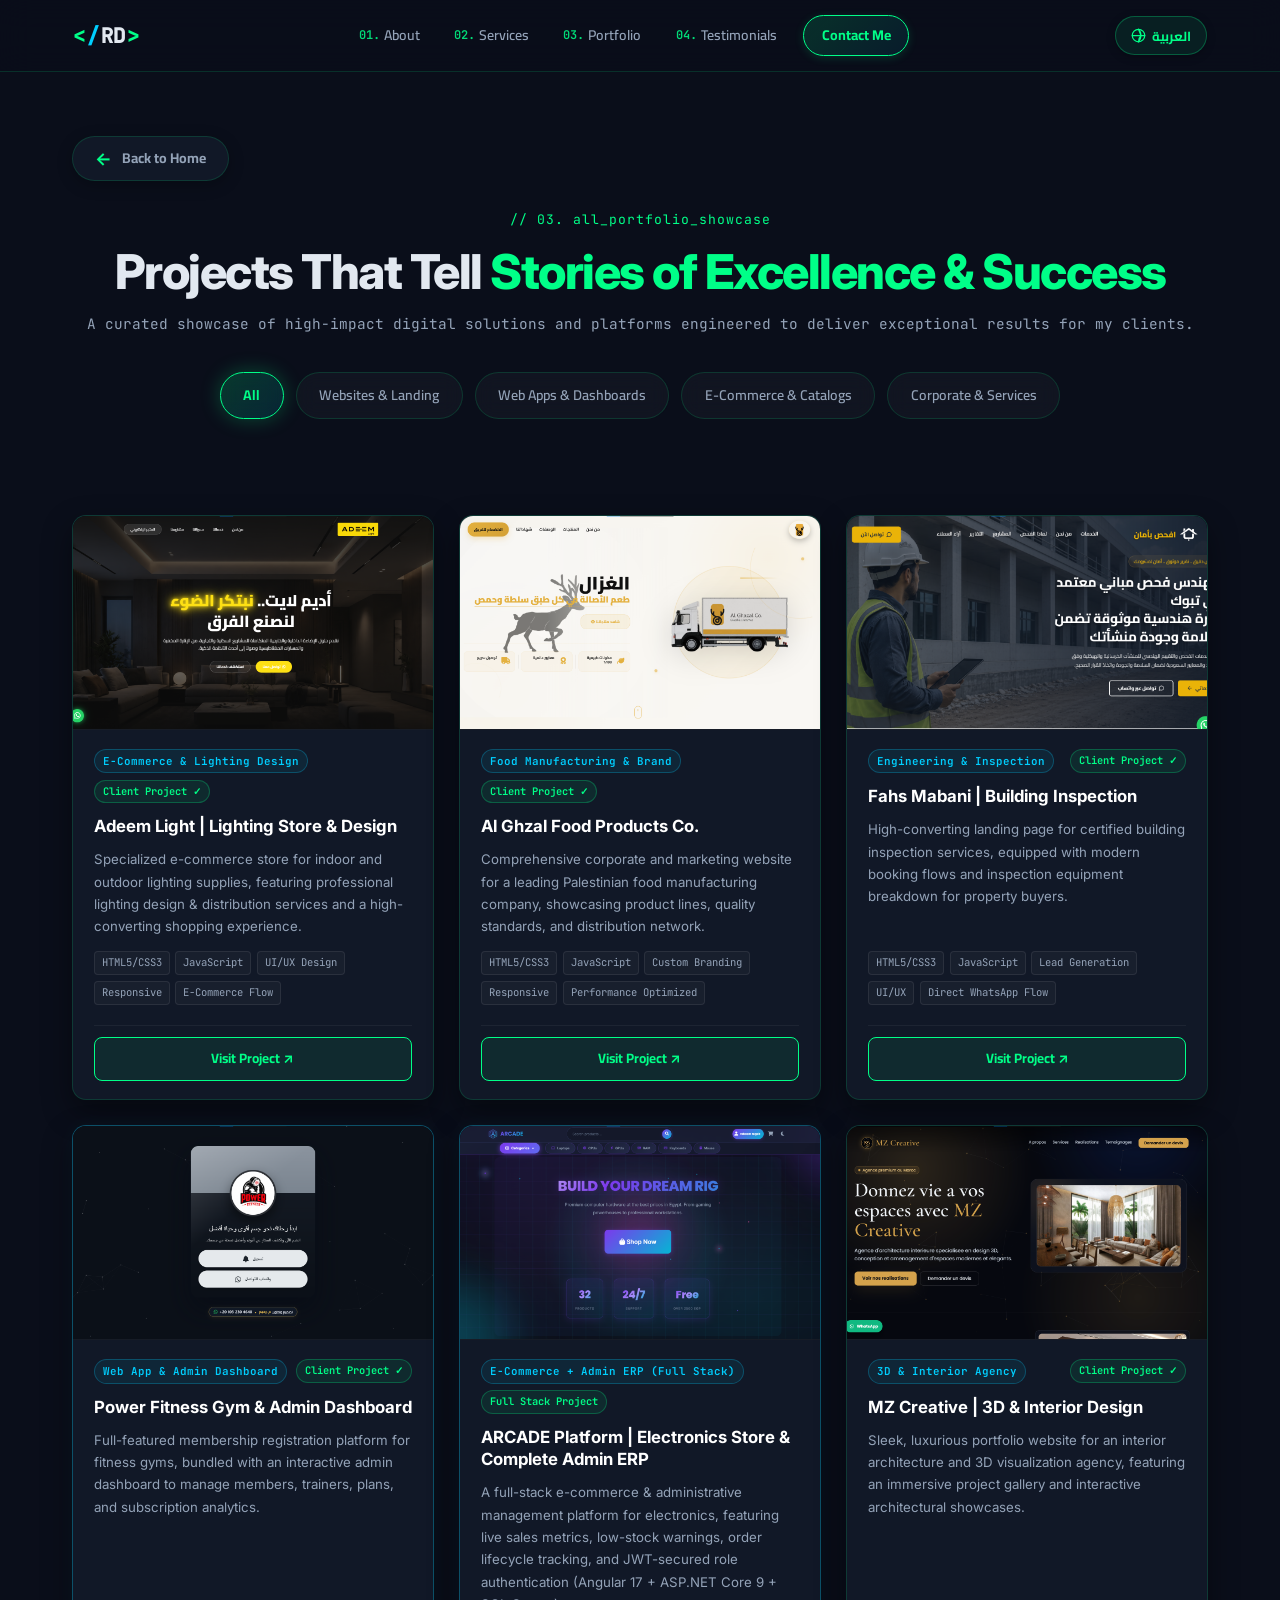
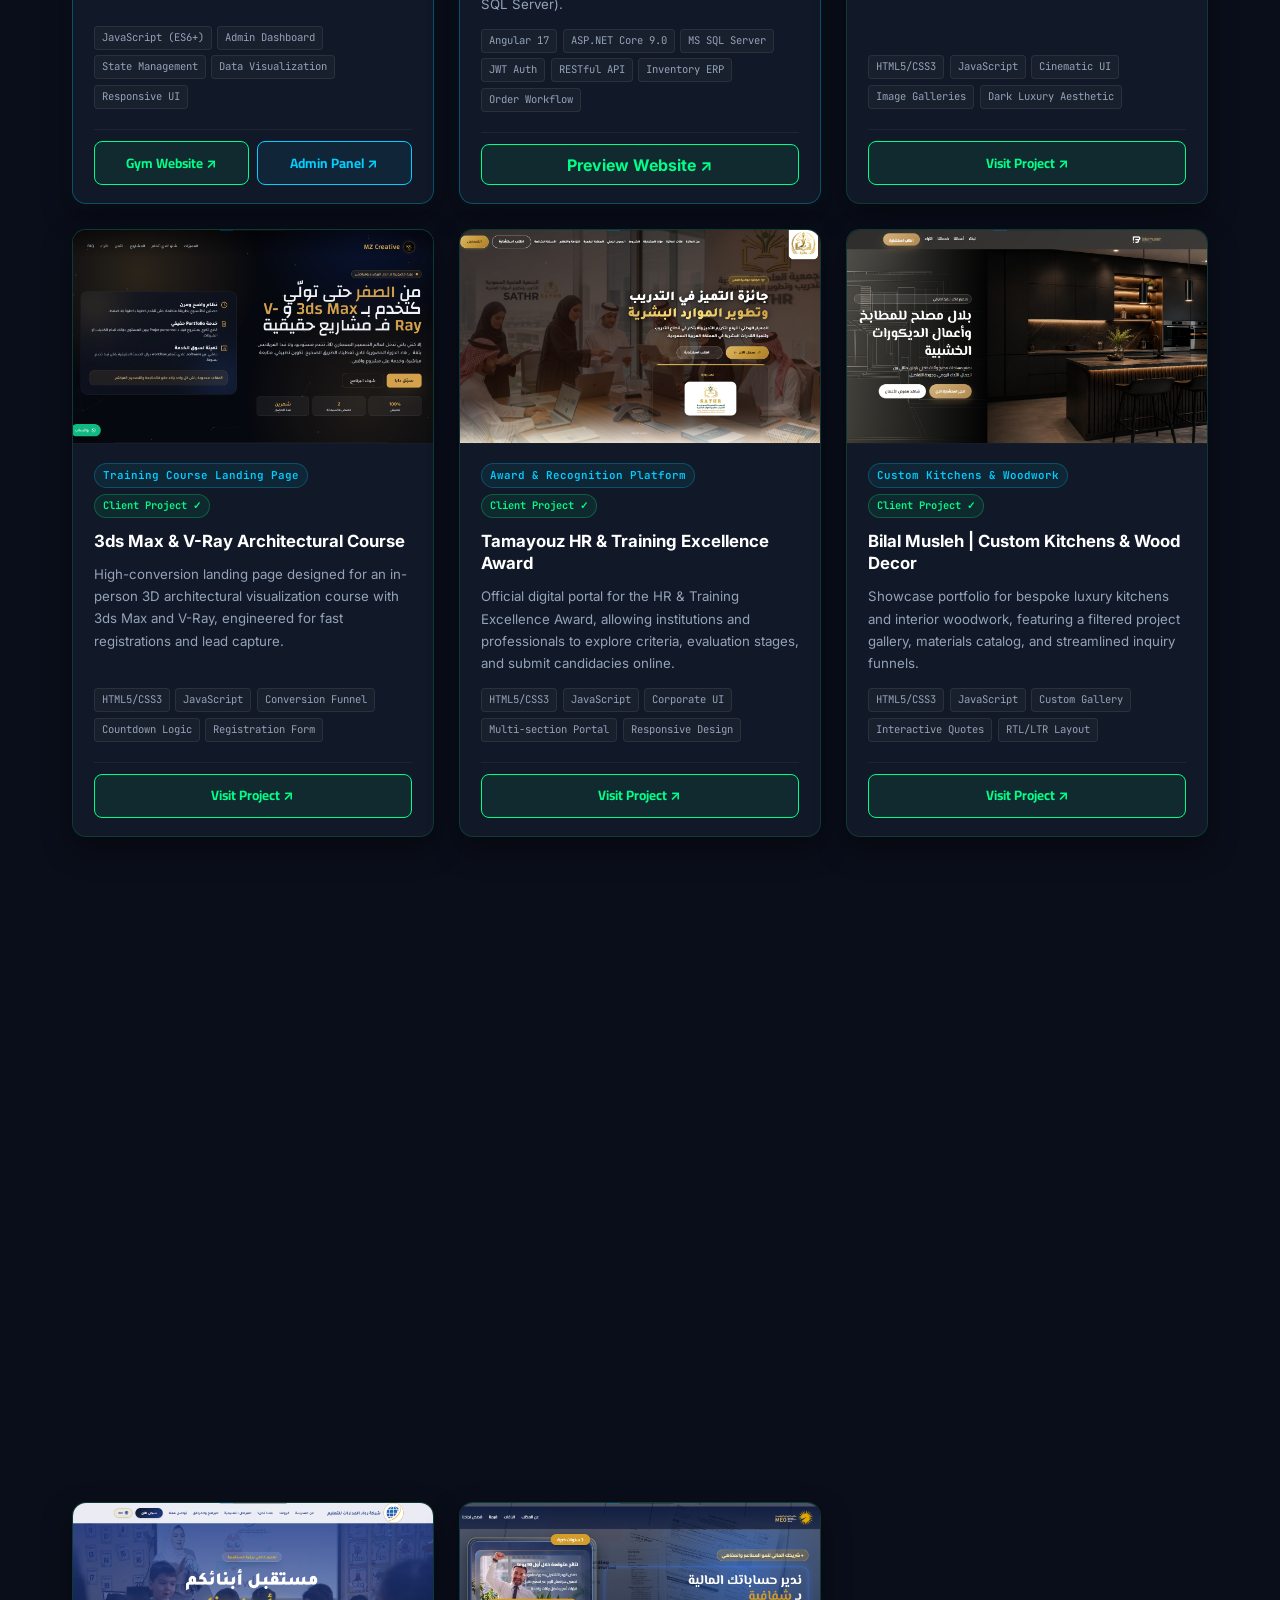
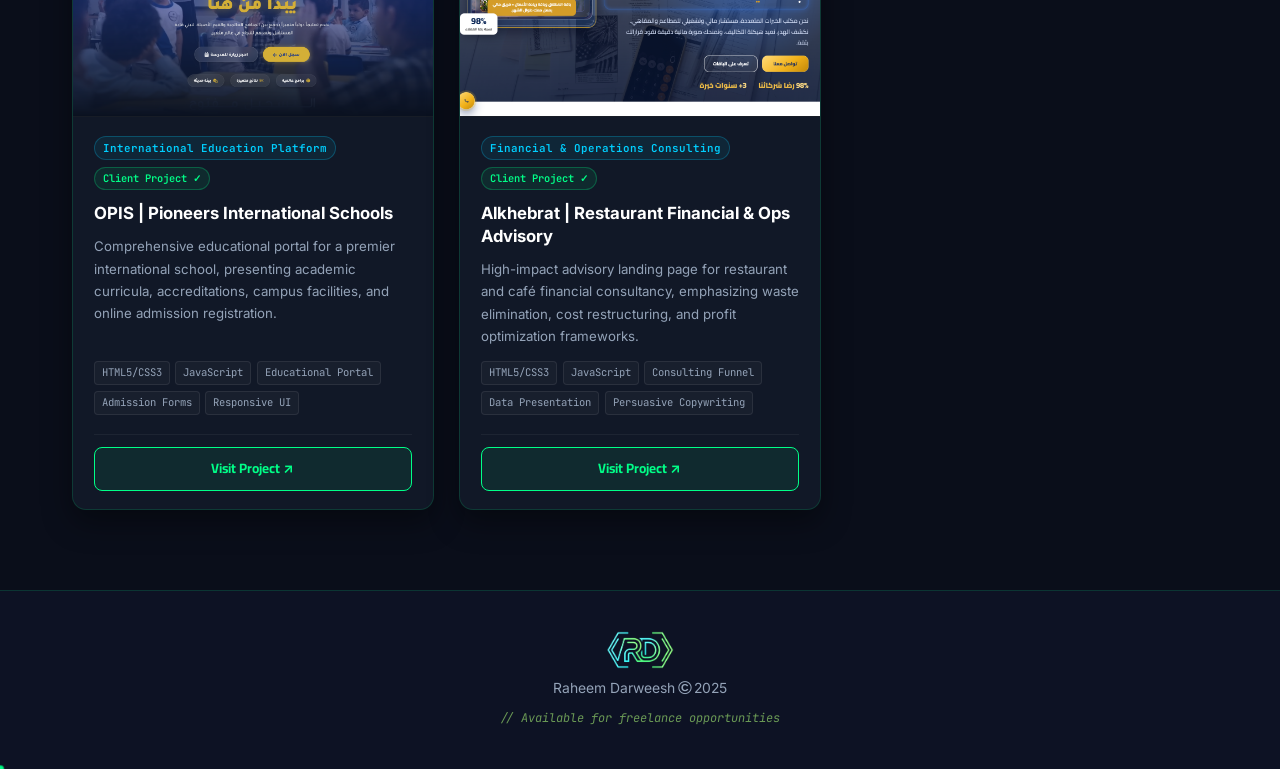
==== commit 94135404: "Manage assets folder" ====
--- a/projects.html
+++ b/projects.html
@@ -3,12 +3,15 @@
 
 <head>
   <meta charset="UTF-8" />
-  <meta name="viewport" content="width=device-width, initial-scale=1.0" />
+  <meta name="viewport" content="width=device-width, initial-scale=1.0, viewport-fit=cover" />
+  <meta name="theme-color" content="#0a0e1a" />
+  <meta name="apple-mobile-web-app-capable" content="yes" />
+  <meta name="apple-mobile-web-app-status-bar-style" content="black-translucent" />
   <meta name="description"
     content="Full portfolio of Software Engineer Raheem Darweesh — Comprehensive showcase of all web projects, e-commerce stores, and landing pages with live previews." />
   <title>Full Portfolio | Raheem Darweesh</title>
-  <link rel="icon" type="image/jpeg" href="favicon.png" />
-  <link rel="icon" href="assets/images/developer_avatar.jpg" type="image/jpeg" />
+  <link rel="icon" type="image/png" href="assets/favicon.png" />
+  <link rel="apple-touch-icon" href="assets/favicon.png" />
 
   <!-- Google Fonts: Inter & JetBrains Mono & Cairo -->
   <link rel="preconnect" href="https://fonts.googleapis.com" />
@@ -25,7 +28,7 @@
 
   <div class="page-loader" id="page-loader" role="status" aria-live="polite">
     <div class="page-loader-orbit" aria-hidden="true"></div>
-    <div class="page-loader-mark"><img src="favicon.png" alt="Raheem Darweesh logo" /></div>
+    <div class="page-loader-mark"><img src="assets/favicon.png" alt="Raheem Darweesh logo" /></div>
     <span class="page-loader-status" data-i18n="loader_status">Initializing...</span>
   </div>
 
@@ -105,7 +108,7 @@
         <!-- 1. Adeem Light -->
         <article class="project-card" data-category="landing ecommerce" id="project-adeem">
           <div class="project-img-wrapper">
-            <img src="Projects/adeem-light.png" alt="Adeem Light" loading="lazy" />
+            <img src="assets/projects/adeem-light.png" alt="Adeem Light" loading="lazy" />
             <div class="project-overlay">
               <a href="https://ra-7-eem.github.io/adeem-light/" target="_blank" rel="noopener" class="project-preview-btn" data-i18n="view_live">معاينة حية ↗</a>
             </div>
@@ -129,7 +132,7 @@
         <!-- 2. Al Ghzal -->
         <article class="project-card" data-category="landing corporate" id="project-alghzal">
           <div class="project-img-wrapper">
-            <img src="Projects/Alghzal.png" alt="Al Ghzal Food Products" loading="lazy" />
+            <img src="assets/projects/Alghzal.png" alt="Al Ghzal Food Products" loading="lazy" />
             <div class="project-overlay">
               <a href="https://ra-7-eem.github.io/ALghzal/" target="_blank" rel="noopener" class="project-preview-btn" data-i18n="view_live">معاينة حية ↗</a>
             </div>
@@ -153,7 +156,7 @@
         <!-- 3. Fahs Mabani -->
         <article class="project-card" data-category="landing corporate" id="project-fahsmabani">
           <div class="project-img-wrapper">
-            <img src="Projects/fahs-mabani.png" alt="Fahs Mabani" loading="lazy" />
+            <img src="assets/projects/fahs-mabani.png" alt="Fahs Mabani" loading="lazy" />
             <div class="project-overlay">
               <a href="https://ra-7-eem.github.io/fahs-mabani/" target="_blank" rel="noopener" class="project-preview-btn" data-i18n="view_live">معاينة حية ↗</a>
             </div>
@@ -177,7 +180,7 @@
         <!-- 4. Power Fitness Gym & Dashboard -->
         <article class="project-card featured-project" data-category="webapps landing" id="project-powerfitness">
           <div class="project-img-wrapper">
-            <img src="Projects/power-fitness.png" alt="Power Fitness Gym" loading="lazy" />
+            <img src="assets/projects/power-fitness.png" alt="Power Fitness Gym" loading="lazy" />
             <div class="project-overlay">
               <a href="https://ra-7-eem.github.io/power-fitness/" target="_blank" rel="noopener" class="project-preview-btn" data-i18n="view_live">معاينة حية ↗</a>
             </div>
@@ -202,7 +205,7 @@
         <!-- 5. ARCADE - Full Stack E-Commerce & Admin ERP -->
         <article class="project-card featured-project" data-category="ecommerce webapps" id="project-arcade">
           <div class="project-img-wrapper">
-            <img src="Projects/ARCADE/2.png" alt="ARCADE — Electronics Store & Admin ERP" loading="lazy" />
+            <img src="assets/projects/ARCADE/2.png" alt="ARCADE — Electronics Store & Admin ERP" loading="lazy" />
             <div class="project-overlay">
               <button type="button" class="project-preview-btn open-arcade-video" data-i18n="p_arcade_cta">معاينة الموقع ↗</button>
             </div>
@@ -226,7 +229,7 @@
         <!-- 6. MZ Creative -->
         <article class="project-card" data-category="landing corporate" id="project-mzcreative">
           <div class="project-img-wrapper">
-            <img src="Projects/mzcreative.png" alt="MZ Creative Agency" loading="lazy" />
+            <img src="assets/projects/mzcreative.png" alt="MZ Creative Agency" loading="lazy" />
             <div class="project-overlay">
               <a href="https://ra-7-eem.github.io/mzcreative/" target="_blank" rel="noopener" class="project-preview-btn" data-i18n="view_live">معاينة حية ↗</a>
             </div>
@@ -250,7 +253,7 @@
         <!-- 6. 3ds Max Architectural Course -->
         <article class="project-card" data-category="landing" id="project-3dsmax">
           <div class="project-img-wrapper">
-            <img src="Projects/3dsmax.mzcreative.png" alt="3ds Max Course" loading="lazy" />
+            <img src="assets/projects/3dsmax.mzcreative.png" alt="3ds Max Course" loading="lazy" />
             <div class="project-overlay">
               <a href="https://3dsmax.mzcreative.ma/" target="_blank" rel="noopener" class="project-preview-btn" data-i18n="view_live">معاينة حية ↗</a>
             </div>
@@ -274,7 +277,7 @@
         <!-- 7. Tamayouz Award -->
         <article class="project-card" data-category="landing corporate" id="project-tamayouz">
           <div class="project-img-wrapper">
-            <img src="Projects/tamayouz-award.png" alt="Tamayouz Award" loading="lazy" />
+            <img src="assets/projects/tamayouz-award.png" alt="Tamayouz Award" loading="lazy" />
             <div class="project-overlay">
               <a href="https://ra-7-eem.github.io/tamayouz-award/" target="_blank" rel="noopener" class="project-preview-btn" data-i18n="view_live">معاينة حية ↗</a>
             </div>
@@ -298,7 +301,7 @@
         <!-- 8. Bilal Musleh -->
         <article class="project-card" data-category="landing corporate" id="project-bilal">
           <div class="project-img-wrapper">
-            <img src="Projects/Bilal-Musleh.png" alt="Bilal Musleh" loading="lazy" />
+            <img src="assets/projects/Bilal-Musleh.png" alt="Bilal Musleh" loading="lazy" />
             <div class="project-overlay">
               <a href="https://ra-7-eem.github.io/Bilal-Musleh/" target="_blank" rel="noopener" class="project-preview-btn" data-i18n="view_live">معاينة حية ↗</a>
             </div>
@@ -322,7 +325,7 @@
         <!-- 9. Juman -->
         <article class="project-card" data-category="landing corporate" id="project-juman">
           <div class="project-img-wrapper">
-            <img src="Projects/Juman.png" alt="Juman Kitchens & Furniture" loading="lazy" />
+            <img src="assets/projects/Juman.png" alt="Juman Kitchens & Furniture" loading="lazy" />
             <div class="project-overlay">
               <a href="https://ra-7-eem.github.io/Juman/" target="_blank" rel="noopener" class="project-preview-btn" data-i18n="view_live">معاينة حية ↗</a>
             </div>
@@ -347,8 +350,8 @@
         <article class="project-card featured-project has-gallery" data-category="landing corporate" id="project-drasma">
           <div class="project-img-wrapper">
             <div class="project-gallery-slides">
-              <img src="Projects/DrAsma.clinic.png" alt="Dr. Asma Clinic — Page 1" class="project-gallery-img active" loading="lazy" />
-              <img src="Projects/DrAsma.clinic2.png" alt="Dr. Asma Clinic — Page 2" class="project-gallery-img" loading="lazy" />
+              <img src="assets/projects/DrAsma.clinic.png" alt="Dr. Asma Clinic — Page 1" class="project-gallery-img active" loading="lazy" />
+              <img src="assets/projects/DrAsma.clinic2.png" alt="Dr. Asma Clinic — Page 2" class="project-gallery-img" loading="lazy" />
             </div>
             <div class="project-gallery-nav">
               <button class="gallery-dot active" data-img-idx="0" aria-label="Page 1" title="الصفحة 1"></button>
@@ -379,8 +382,8 @@
         <article class="project-card featured-project has-gallery" data-category="ecommerce webapps" id="project-catalog">
           <div class="project-img-wrapper">
             <div class="project-gallery-slides">
-              <img src="Projects/catalog.png" alt="Smart Product Catalog — Intro" class="project-gallery-img active" loading="lazy" />
-              <img src="Projects/catalog2.png" alt="Smart Product Catalog — Products & Cart" class="project-gallery-img" loading="lazy" />
+              <img src="assets/projects/catalog.png" alt="Smart Product Catalog — Intro" class="project-gallery-img active" loading="lazy" />
+              <img src="assets/projects/catalog2.png" alt="Smart Product Catalog — Products & Cart" class="project-gallery-img" loading="lazy" />
             </div>
             <div class="project-gallery-nav">
               <button class="gallery-dot active" data-img-idx="0" aria-label="Intro Screen" title="الواجهة"></button>
@@ -409,7 +412,7 @@
         <!-- 12. OPIS International School -->
         <article class="project-card" data-category="landing corporate" id="project-opis">
           <div class="project-img-wrapper">
-            <img src="Projects/opis.png" alt="OPIS International School" loading="lazy" />
+            <img src="assets/projects/opis.png" alt="OPIS International School" loading="lazy" />
             <div class="project-overlay">
               <a href="https://opis.edu.sa/co/" target="_blank" rel="noopener" class="project-preview-btn" data-i18n="view_live">معاينة حية ↗</a>
             </div>
@@ -433,7 +436,7 @@
         <!-- 13. Alkhebrat -->
         <article class="project-card" data-category="landing corporate" id="project-alkhebrat">
           <div class="project-img-wrapper">
-            <img src="Projects/alkhebrat.png" alt="Alkhebrat Restaurant Advisory" loading="lazy" />
+            <img src="assets/projects/alkhebrat.png" alt="Alkhebrat Restaurant Advisory" loading="lazy" />
             <div class="project-overlay">
               <a href="https://ra-7-eem.github.io/alkhebrat/" target="_blank" rel="noopener" class="project-preview-btn" data-i18n="view_live">معاينة حية ↗</a>
             </div>
@@ -463,7 +466,7 @@
   <footer class="footer">
     <div class="container footer-inner">
       <div class="footer-logo">
-        <img src="favicon2.png" alt="RD Logo" style="height: 38px; width: auto; display: block; border-radius: 4px;" />
+        <img src="assets/favicon2.png" alt="RD Logo" style="height: 38px; width: auto; display: block; border-radius: 4px;" />
       </div>
       <div class="footer-text" dir="ltr">
         <span class="footer-copy">Raheem Darweesh <span class="copyright-symbol">©</span> 2025</span>
@@ -507,7 +510,8 @@
         <!-- Video Stage View -->
         <div class="pm-video-stage" id="pmVideoStage">
           <div class="pm-video-frame">
-            <iframe id="pmVideoIframe" src="" allow="autoplay; encrypted-media; fullscreen" allowfullscreen></iframe>
+            <iframe id="pmVideoIframe" src="" allow="autoplay; encrypted-media; fullscreen" allowfullscreen
+              webkitallowfullscreen="true" mozallowfullscreen="true"></iframe>
           </div>
           <div class="pm-video-actions">
             <a href="https://drive.google.com/file/d/1jtJatQcDNpOSRsGC-Wgm11loa31jvqkb/view?usp=drivesdk" target="_blank" rel="noopener" class="pm-drive-btn" id="pmDriveLink">
@@ -525,7 +529,7 @@
           </button>
 
           <div class="pm-image-frame">
-            <img src="Projects/ARCADE/2.png" alt="Screen preview" id="pmMainImage" class="pm-main-image" />
+            <img src="assets/projects/ARCADE/2.png" alt="Screen preview" id="pmMainImage" class="pm-main-image" />
           </div>
 
           <button type="button" class="pm-nav-btn pm-next-btn" id="pmNextBtn" aria-label="الصورة التالية">
--- a/style.css
+++ b/style.css
@@ -11,14 +11,20 @@
   box-sizing: border-box;
   margin: 0;
   padding: 0;
+  -webkit-tap-highlight-color: transparent;
 }
 
 html {
   scroll-behavior: smooth;
   font-size: 16px;
-}
-
-/* ---- DARK THEME (Default) ---- */
+  scrollbar-width: thin;
+  scrollbar-color: var(--accent-green) var(--bg-primary);
+  -webkit-font-smoothing: antialiased;
+  -moz-osx-font-smoothing: grayscale;
+  text-rendering: optimizeLegibility;
+}
+
+/* ---- THEME PALETTE ---- */
 :root {
   --bg-primary: #0a0e1a;
   --bg-secondary: #0d1224;
@@ -48,31 +54,6 @@
   --matrix-color: #00ff88;
 }
 
-/* ---- LIGHT THEME ---- */
-body.light-theme {
-  --bg-primary: #f0f4ff;
-  --bg-secondary: #e8edf8;
-  --bg-card: #ffffff;
-  --bg-card-hover: #f5f8ff;
-  --bg-navbar: rgba(240, 244, 255, 0.9);
-  --bg-mobile-menu: rgba(240, 244, 255, 0.99);
-  --accent-green: #00a85a;
-  --accent-cyan: #0080c8;
-  --accent-dim: rgba(0, 168, 90, 0.1);
-  --text-primary: #0f172a;
-  --text-secondary: #334155;
-  --text-muted: #64748b;
-  --text-card-title: #0f172a;
-  --border: rgba(0, 168, 90, 0.2);
-  --border-strong: rgba(0, 168, 90, 0.45);
-  --glow-green: 0 0 20px rgba(0, 168, 90, 0.25);
-  --glow-cyan: 0 0 20px rgba(0, 128, 200, 0.25);
-  --shadow-card: 0 4px 24px rgba(0, 0, 0, 0.08);
-  --shadow-hover: 0 12px 40px rgba(0, 0, 0, 0.12);
-  --matrix-bg: rgba(240, 244, 255, 0.08);
-  --matrix-color: #00a85a;
-}
-
 /* ---- BASE ---- */
 body {
   background-color: var(--bg-primary);
@@ -80,7 +61,8 @@
   font-family: var(--font-sans);
   line-height: 1.7;
   overflow-x: hidden;
-  transition: background-color 0.4s ease, color 0.4s ease;
+  -webkit-font-smoothing: antialiased;
+  -moz-osx-font-smoothing: grayscale;
 }
 
 /* Arabic font preference when RTL */
@@ -307,6 +289,9 @@
   width: 100%;
   z-index: 1000;
   padding: 0.9rem 0;
+  padding-top: max(0.9rem, env(safe-area-inset-top));
+  padding-left: max(0px, env(safe-area-inset-left));
+  padding-right: max(0px, env(safe-area-inset-right));
   background: var(--bg-navbar);
   backdrop-filter: blur(16px);
   -webkit-backdrop-filter: blur(16px);
@@ -317,6 +302,7 @@
 
 .navbar.scrolled {
   padding: 0.6rem 1rem 0;
+  padding-top: max(0.6rem, env(safe-area-inset-top));
   background: transparent;
   backdrop-filter: none;
   -webkit-backdrop-filter: none;
@@ -352,12 +338,6 @@
   border: 1px solid rgba(0, 255, 136, 0.25);
   box-shadow: 0 15px 35px rgba(0, 0, 0, 0.5), 0 0 25px rgba(0, 255, 136, 0.08);
   padding: 0.5rem 1.5rem;
-}
-
-body.light-theme .navbar.scrolled .nav-container {
-  background: rgba(255, 255, 255, 0.95);
-  border-color: rgba(0, 180, 90, 0.3);
-  box-shadow: 0 12px 30px rgba(0, 0, 0, 0.1), 0 0 20px rgba(0, 255, 136, 0.08);
 }
 
 .nav-logo {
@@ -542,6 +522,7 @@
    ===================================================== */
 .hero {
   min-height: 100vh;
+  min-height: 100dvh;
   display: flex;
   align-items: center;
   justify-content: center;
@@ -1444,6 +1425,11 @@
   z-index: 1;
   transition: all 0.6s cubic-bezier(0.25, 1, 0.5, 1);
   pointer-events: none;
+  -webkit-backface-visibility: hidden;
+  backface-visibility: hidden;
+  -webkit-transform-style: preserve-3d;
+  transform-style: preserve-3d;
+  will-change: transform, opacity;
 }
 
 .service-slide-inner {
@@ -1814,6 +1800,7 @@
   cursor: pointer;
   transition: all 0.3s cubic-bezier(0.4, 0, 0.2, 1);
   backdrop-filter: blur(10px);
+  -webkit-backdrop-filter: blur(10px);
 }
 
 .portfolio-filter-btn:hover {
@@ -1858,6 +1845,11 @@
   z-index: 1;
   transition: all 0.6s cubic-bezier(0.25, 1, 0.5, 1);
   pointer-events: none;
+  -webkit-backface-visibility: hidden;
+  backface-visibility: hidden;
+  -webkit-transform-style: preserve-3d;
+  transform-style: preserve-3d;
+  will-change: transform, opacity;
 }
 
 .portfolio-slide-inner {
@@ -1988,6 +1980,7 @@
   z-index: 20;
   background: rgba(10, 14, 26, 0.75);
   backdrop-filter: blur(8px);
+  -webkit-backdrop-filter: blur(8px);
   padding: 3px 7px;
   border-radius: 20px;
   border: 1px solid rgba(255, 255, 255, 0.12);
@@ -2026,6 +2019,7 @@
   inset: 0;
   background: rgba(10, 14, 26, 0.75);
   backdrop-filter: blur(4px);
+  -webkit-backdrop-filter: blur(4px);
   display: flex;
   align-items: center;
   justify-content: center;
@@ -2414,13 +2408,6 @@
   display: none !important;
 }
 
-body.light-theme .project-card {
-  box-shadow: 0 4px 20px rgba(0, 0, 0, 0.06);
-}
-
-body.light-theme .project-card:hover {
-  box-shadow: 0 12px 30px rgba(0, 0, 0, 0.12);
-}
 
 /* =====================================================
    TESTIMONIALS SECTION — BILAL MUSLEH STYLE SLIDER
@@ -2526,9 +2513,6 @@
   box-shadow: inset 0 2px 8px rgba(0, 0, 0, 0.4);
 }
 
-body.light-theme .testimonial-img-wrapper {
-  background: #1e222d;
-}
 
 .testimonial-img-wrapper img {
   width: 100%;
@@ -2837,6 +2821,7 @@
   outline: none;
   transition: var(--transition);
   appearance: none;
+  -webkit-appearance: none;
 }
 
 .form-input::placeholder {
@@ -3136,6 +3121,7 @@
   inset: 0;
   background: rgba(6, 10, 18, 0.88);
   backdrop-filter: blur(12px);
+  -webkit-backdrop-filter: blur(12px);
 }
 
 .service-modal-content {
@@ -3146,7 +3132,9 @@
   width: 100%;
   max-width: 920px;
   max-height: 88vh;
+  max-height: calc(88dvh - env(safe-area-inset-top) - env(safe-area-inset-bottom));
   overflow-y: auto;
+  -webkit-overflow-scrolling: touch;
   box-shadow: 0 30px 80px rgba(0, 0, 0, 0.85), 0 0 50px rgba(0, 255, 136, 0.08);
   transform: translateY(25px) scale(0.96);
   transition: transform 0.35s cubic-bezier(0.25, 1, 0.5, 1);
@@ -3425,10 +3413,12 @@
   box-shadow: 0 35px 90px rgba(0, 0, 0, 0.95), 0 0 60px rgba(0, 255, 136, 0.12);
   overflow: hidden;
   overflow-y: auto;
+  -webkit-overflow-scrolling: touch;
   /* Fix for cutoff content on smaller screens */
   display: flex;
   flex-direction: column;
   max-height: 92vh;
+  max-height: calc(92dvh - env(safe-area-inset-top) - env(safe-area-inset-bottom));
   transform: translateY(20px) scale(0.97);
   transition: transform 0.35s cubic-bezier(0.2, 1, 0.3, 1);
 }
@@ -3746,6 +3736,7 @@
   display: flex;
   gap: 0.5rem;
   overflow-x: auto;
+  -webkit-overflow-scrolling: touch;
   padding: 0.75rem 1.6rem;
   background: #080c16;
   border-top: 1px solid rgba(255, 255, 255, 0.05);
@@ -3807,51 +3798,7 @@
   border: 1px solid var(--accent-green);
 }
 
-/* Light Mode Overrides */
-body.light-theme .project-modal-container {
-  background: #ffffff;
-  border-color: rgba(0, 180, 100, 0.3);
-  box-shadow: 0 30px 90px rgba(0, 0, 0, 0.35);
-}
-
-body.light-theme .project-modal-top {
-  background: #f4f6fa;
-  border-bottom-color: rgba(0, 0, 0, 0.08);
-}
-
-body.light-theme .project-modal-title {
-  color: #1a2238;
-}
-
-body.light-theme .project-modal-stage {
-  background: #eef2f7;
-}
-
-body.light-theme .pm-nav-btn {
-  background: rgba(255, 255, 255, 0.9);
-  color: #0b9e59;
-  border-color: rgba(0, 180, 100, 0.3);
-}
-
-body.light-theme .project-modal-details {
-  background: #f8fafc;
-  border-top-color: rgba(0, 0, 0, 0.08);
-}
-
-body.light-theme .pm-screen-desc {
-  color: #4a5568;
-}
-
-body.light-theme .pm-tech-chips span {
-  background: #edf2f7;
-  border-color: #cbd5e0;
-  color: #2d3748;
-}
-
-body.light-theme .pm-thumbnails-bar {
-  background: #f1f5f9;
-  border-top-color: rgba(0, 0, 0, 0.08);
-}
+
 
 @media (max-width: 768px) {
   .project-modal {
@@ -3950,10 +3897,6 @@
    RESPONSIVE
    ===================================================== */
 @media (max-width: 1024px) {
-  .services-grid {
-    grid-template-columns: repeat(2, 1fr);
-  }
-
   .portfolio-grid {
     grid-template-columns: repeat(2, 1fr);
     gap: 1.2rem;
@@ -4054,15 +3997,6 @@
 
   .hero-stats {
     justify-content: center;
-  }
-
-  .hero-visual {
-    order: -1;
-  }
-
-  .hero-avatar-wrapper {
-    width: 200px;
-    height: 200px;
   }
 }
 
@@ -4128,6 +4062,10 @@
     backdrop-filter: blur(20px);
     -webkit-backdrop-filter: blur(20px);
     padding: 1.2rem;
+    padding-bottom: max(1.2rem, env(safe-area-inset-bottom));
+    max-height: calc(85dvh - env(safe-area-inset-top));
+    overflow-y: auto;
+    -webkit-overflow-scrolling: touch;
     border-radius: 20px;
     border: 1px solid rgba(0, 255, 136, 0.25);
     box-shadow: 0 15px 35px rgba(0, 0, 0, 0.6), 0 0 20px rgba(0, 255, 136, 0.1);
@@ -4135,12 +4073,6 @@
     pointer-events: auto;
   }
 
-  body.light-theme .nav-links {
-    background: rgba(255, 255, 255, 0.96);
-    border-color: rgba(0, 0, 0, 0.1);
-    box-shadow: 0 15px 35px rgba(0, 0, 0, 0.15);
-  }
-
   .nav-links.open {
     display: flex;
   }
@@ -4149,20 +4081,16 @@
     display: flex;
   }
 
-  .services-grid {
-    grid-template-columns: 1fr;
-  }
-
   .portfolio-grid {
     grid-template-columns: 1fr;
   }
 
-  .testimonials-grid {
-    grid-template-columns: 1fr;
-  }
-
   .contact-grid {
     grid-template-columns: 1fr;
+  }
+
+  .form-input {
+    font-size: 16px;
   }
 
   /* Show form first on mobile — more important for the client */
@@ -4990,6 +4918,7 @@
   z-index: 20;
   transition: all 0.25s ease;
   backdrop-filter: blur(8px);
+  -webkit-backdrop-filter: blur(8px);
 }
 
 .lightbox-close:hover {
@@ -5020,6 +4949,7 @@
   cursor: pointer;
   transition: all 0.25s ease;
   backdrop-filter: blur(8px);
+  -webkit-backdrop-filter: blur(8px);
   flex-shrink: 0;
 }
 
